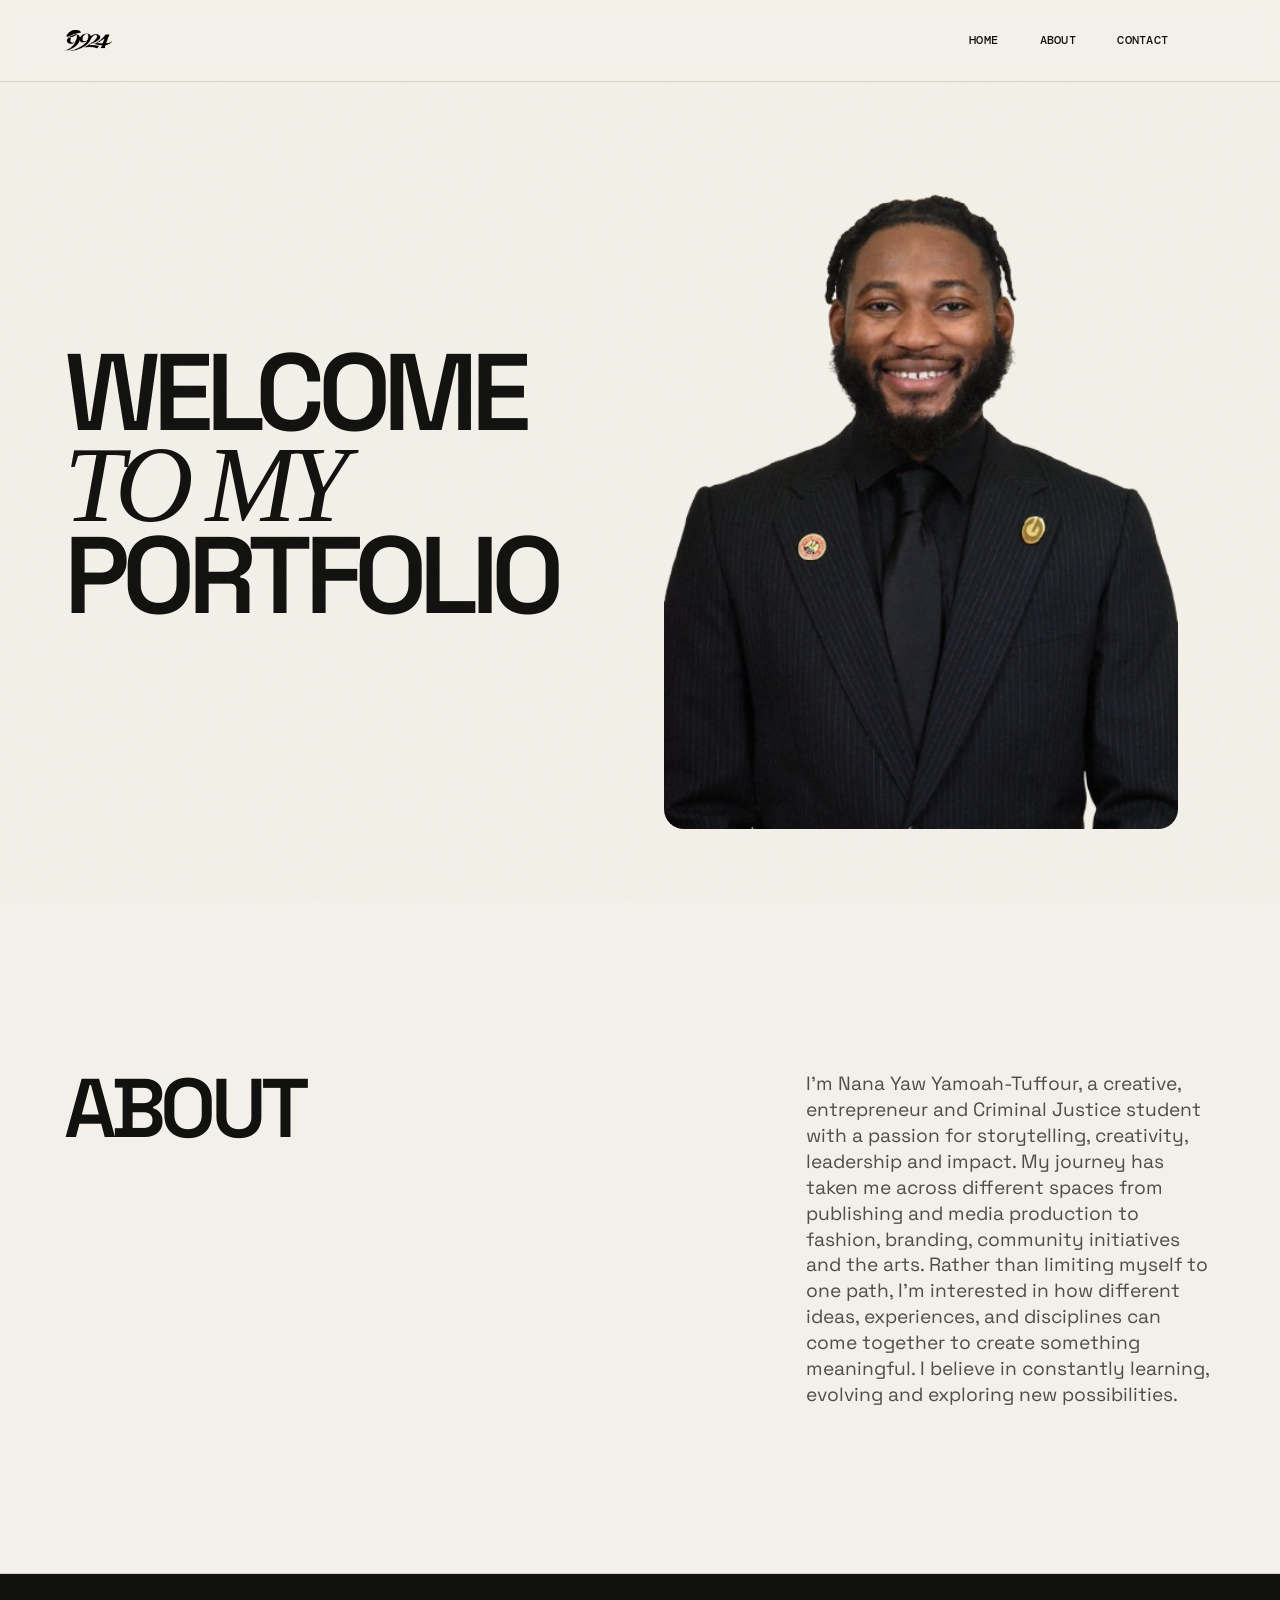
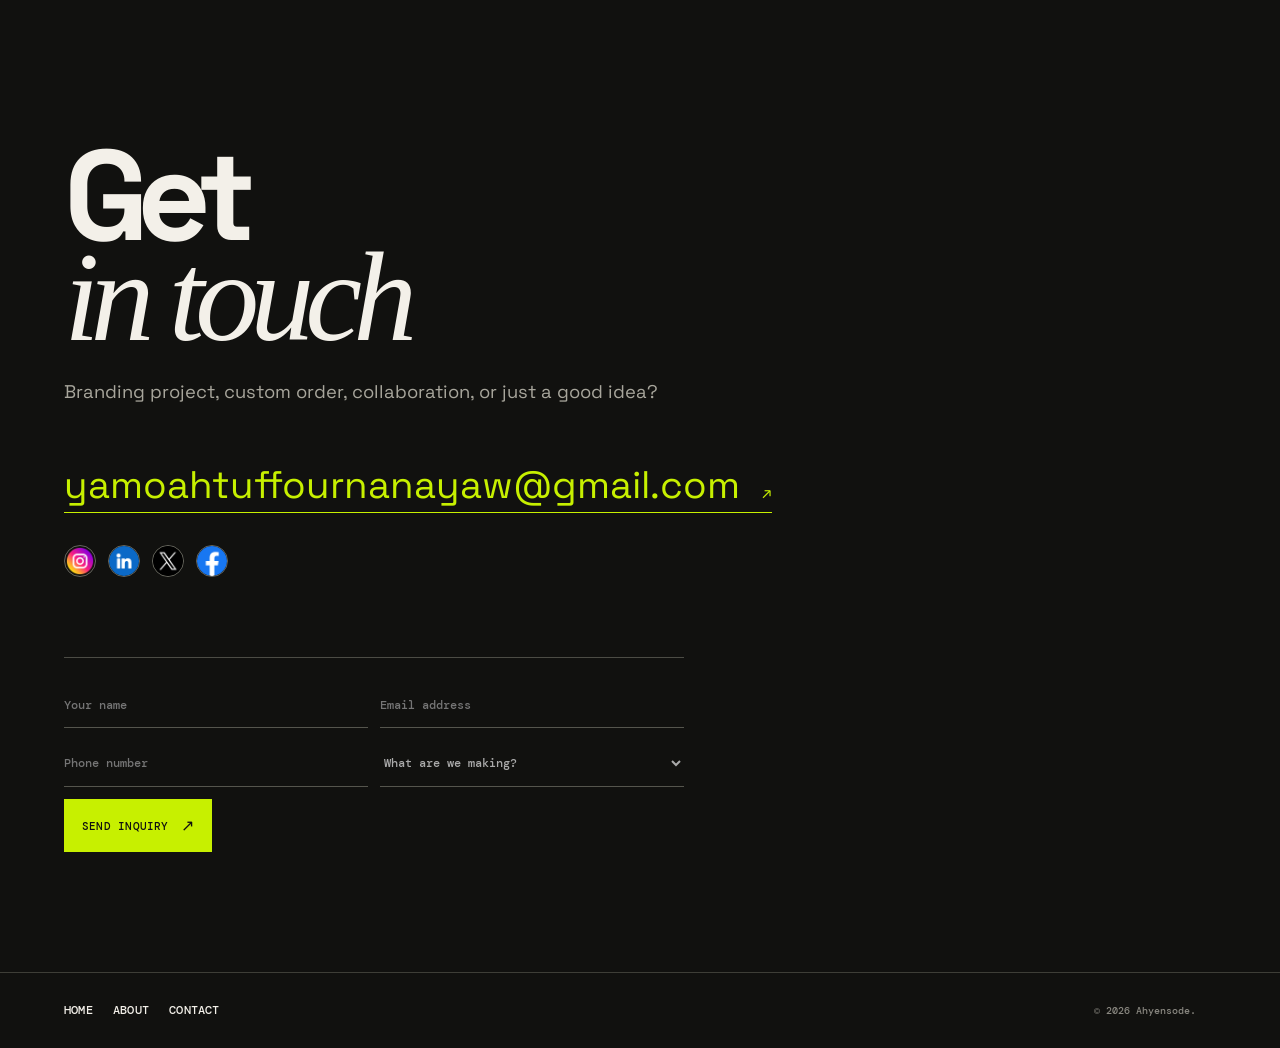
==== index.html @ be806682 "Build portfolio website" ====
<!doctype html>
<html lang="en">
<head>
<meta charset="UTF-8">
<meta name="viewport" content="width=device-width, initial-scale=1">
<meta name="description" content="A creative portfolio for Kora House and its founder.">
<title>Portfolio | Kora House</title>
<link rel="preconnect" href="https://fonts.googleapis.com">
<link rel="preconnect" href="https://fonts.gstatic.com" crossorigin>
<link href="https://fonts.googleapis.com/css2?family=DM+Mono:wght@400;500&family=Space+Grotesk:wght@400;500;600;700&display=swap" rel="stylesheet">
<link rel="stylesheet" href="styles.css">
</head>
<body>
<div class="page-noise" aria-hidden="true"></div>
<header class="site-header">
    <a class="site-logo" href="#home" aria-label="Kora House home">
        <img src="9924.img/logo.PNG" alt="Kora House logo">
    </a>
    <nav class="nav-menu" id="navMenu" aria-label="Main navigation">
        <a href="#home">Home</a>
        <a href="#about">About</a>
        <a href="#contact">Contact</a>
    </nav>
    <button class="menu-toggle" id="menuToggle" aria-label="Open menu" aria-expanded="false"><span></span><span></span></button>
</header>
<main>
<section class="hero" id="home">
    <div class="hero-copy reveal">
        
        <h1>WELCOME<br><em>TO MY</em><br>PORTFOLIO</h1>
        
        
    </div>
    <div class="hero-visual reveal delay-1" style="justify-self:center;position:relative;left:-20px;"><img src="9924.img/mainpic.png" alt="Portrait of the Kora House owner and creative director" style="object-fit:contain;object-position:center bottom;filter:none;border-radius:20px;"></div>
</section>

<section class="intro section-wrap" id="about">
    
    <div class="intro-body reveal"><h2>ABOUT</h2><div><p>
I’m Nana Yaw Yamoah-Tuffour, a creative, entrepreneur and Criminal Justice student with a passion for storytelling, creativity, leadership and impact.
My journey has taken me across different spaces from publishing and media production to fashion, branding, community initiatives and the arts. Rather than limiting myself to one path, I’m interested in how different ideas, experiences, and disciplines can come together to create something meaningful.
I believe in constantly learning, evolving and exploring new possibilities.</p>
</section>
<section class="contact" id="contact">
    <div class="section-wrap contact-inner">
        
        <h2>Get<br><em>in touch</em></h2>
        <p>Branding project, custom order, collaboration, or just a good idea?</p>
        <a class="contact-email" href="mailto:yamoahtuffournanayaw@gmail.com">yamoahtuffournanayaw@gmail.com <span>↗</span></a>
        <div class="contact-socials" aria-label="Social media links">
            <a href="https://www.instagram.com/nana_tuffourh?utm_source=qr" target="_blank" rel="noopener noreferrer" aria-label="Instagram">
                <span class="social-icon"><img src="9924.img/ig.PNG" alt="Instagram"></span>
            </a>
            <a href="https://www.linkedin.com/in/nanayawyamoahtuffour?utm_source=share_via&utm_content=profile&utm_medium=member_ios" target="_blank" rel="noopener noreferrer" aria-label="LinkedIn">
                <span class="social-icon"><img src="9924.img/in.PNG" alt="LinkedIn"></span>
            </a>
            <a href="https://x.com/nanatuffour337?s=11" target="_blank" rel="noopener noreferrer" aria-label="X">
                <span class="social-icon"><img src="9924.img/x.PNG" alt="X"></span>
            </a>
            <a href="https://www.facebook.com/share/1Bp9s2R8KX/?mibextid=wwXIfr" target="_blank" rel="noopener noreferrer" aria-label="Facebook">
                <span class="social-icon"><img src="9924.img/fb.PNG" alt="Facebook"></span>
            </a>
        </div>
        <form class="contact-form" id="contactForm">
            <input type="text" name="name" placeholder="Your name" required>
            <input type="email" name="email" placeholder="Email address" required>
            <input type="tel" name="phone" placeholder="Phone number">
            <select name="projectType" required><option value="" disabled selected>What are we making?</option><option>Brand identity</option><option>Custom apparel</option><option>Merchandise</option><option>Collaboration</option><option>Other</option></select>
            
            <button class="button button-light" type="submit">Send inquiry <span>↗</span></button>
            <p class="form-status" id="formStatus" role="status"></p>
        </form>
    </div>
</section>
</main>
<footer class="site-footer"><div class="footer-links"><a href="#home">Home</a><a href="#about">About</a><a href="#contact">Contact</a></div><a href="#contact"></a></div><small>© 2026 Ahyensode. </small></footer>
<script src="script.js"></script>
</body>
</html>
---- styles.css ----
.contact-socials{display:flex;gap:12px;margin:-3rem 0 5rem}.contact-socials a{display:inline-flex;align-items:center;gap:9px;color:var(--paper);font:500 .72rem var(--mono);text-decoration:none;text-transform:uppercase}.social-icon{display:grid;place-items:center;width:32px;height:32px;border:1px solid #66665d;border-radius:50%;color:var(--accent);font-size:.62rem;letter-spacing:-.04em;overflow:hidden}.social-icon img{display:block;width:100%;height:100%;object-fit:cover}.contact-socials a:hover .social-icon,.contact-socials a:focus-visible .social-icon{background:var(--accent);border-color:var(--accent);color:var(--ink)}
.intro h2{font-size:clamp(3.5rem,7.5vw,8rem)}
:root{--ink:#11110f;--paper:#f3f0e9;--muted:#8a8881;--line:#d5d1c7;--accent:#c7f000;--serif:Georgia,'Times New Roman',serif;--sans:'Space Grotesk',sans-serif;--mono:'DM Mono',monospace}*{box-sizing:border-box}html{scroll-behavior:smooth}body{margin:0;background:var(--paper);color:var(--ink);font-family:var(--sans);line-height:1.45;overflow-x:hidden}.page-noise{position:fixed;inset:0;pointer-events:none;opacity:.035;z-index:10;background-image:url("data:image/svg+xml,%3Csvg viewBox='0 0 180 180' xmlns='http://www.w3.org/2000/svg'%3E%3Cfilter id='n'%3E%3CfeTurbulence type='fractalNoise' baseFrequency='.9' numOctaves='3' stitchTiles='stitch'/%3E%3C/filter%3E%3Crect width='100%25' height='100%25' filter='url(%23n)' opacity='.75'/%3E%3C/svg%3E")}.site-header{height:82px;padding:0 5vw;display:flex;align-items:center;justify-content:space-between;gap:1rem;border-bottom:1px solid var(--line);position:relative;z-index:20;background:rgba(243,240,233,.92);backdrop-filter:blur(12px)}.site-logo{display:flex;align-items:center;justify-content:center;flex-shrink:0;width:48px;height:48px;margin-right:0}.site-logo img{display:block;width:100%;height:100%;object-fit:contain}.brand{font-size:1rem;font-weight:700;letter-spacing:.08em;color:inherit;text-decoration:none}.brand span{color:#a9cb00}.nav-menu{display:flex;gap:2.6rem;margin-left:auto;margin-right:3rem}.nav-menu a,.header-cta,.footer-links a,.social-links a{font:500 .72rem var(--mono);letter-spacing:.02em;color:inherit;text-decoration:none;text-transform:uppercase}.nav-menu a:hover,.footer-links a:hover,.social-links a:hover{color:#809800}.header-cta{border:1px solid var(--ink);padding:11px 15px}.header-cta span,.text-link span,.button span,.contact-email span{font-size:1rem;margin-left:12px}.menu-toggle{display:none;background:none;border:0;width:30px;padding:3px}.menu-toggle span{display:block;height:2px;background:var(--ink);margin:6px 0}@media (max-width:768px){.site-header{height:72px;padding:0 20px}.site-logo{width:40px;height:40px}.nav-menu{display:none;position:absolute;top:72px;left:20px;right:20px;flex-direction:column;align-items:flex-start;gap:1rem;padding:1rem 1.2rem;border:1px solid var(--line);background:rgba(243,240,233,.98);margin:0}.nav-menu.open{display:flex}.menu-toggle{display:block;margin-left:auto}}.hero{min-height:calc(100vh - 82px);padding:7vh 5vw 4vh;display:grid;grid-template-columns:1fr 1.05fr;gap:6vw;align-items:center;position:relative}.hero-copy{padding-bottom:4vh}.eyebrow,.section-kicker{font:500 .67rem var(--mono);letter-spacing:.08em;text-transform:uppercase;color:var(--muted)}.hero h1{font-size:clamp(3.8rem,8.5vw,8.8rem);line-height:.84;letter-spacing:-.07em;margin:1.7rem 0 2rem;font-weight:600}.hero h1 em,.collection h2 em,.custom h2 em,.contact h2 em{font-family:var(--serif);font-weight:400;letter-spacing:-.07em}.hero-lede{font-size:1.05rem;max-width:300px;color:#4e4d48;margin-bottom:2rem}.hero-actions{display:flex;align-items:center;gap:25px}.button{display:inline-flex;align-items:center;justify-content:space-between;text-decoration:none;border:1px solid transparent;padding:15px 17px;font:500 .7rem var(--mono);text-transform:uppercase;letter-spacing:.02em;cursor:pointer}.button-dark{background:var(--ink);color:var(--paper)}.button-dark:hover{background:#383830}.button-light{background:var(--accent);color:var(--ink)}.button-light:hover{background:#d6ff32}.text-link{font:500 .7rem var(--mono);text-transform:uppercase;color:inherit;text-decoration:none;border-bottom:1px solid currentColor;padding-bottom:5px}.text-link:hover{color:#7b9300}.hero-visual{height:min(72vh,720px);position:relative}.hero-visual img,.collection-image img,.custom-image img,.work-card img,.studio-grid img{width:100%;height:100%;object-fit:cover;display:block;filter:saturate(.78)}.hero-stamp{position:absolute;top:7%;left:-8%;width:105px;height:105px;border-radius:50%;background:var(--accent);display:grid;place-content:center;text-align:center;font:500 .65rem var(--mono);line-height:1.2;transform:rotate(-14deg)}.image-caption{position:absolute;bottom:0;right:0;background:var(--paper);padding:9px 13px;margin:0;font:500 .62rem var(--mono);text-transform:uppercase}.hero-scroll{position:absolute;bottom:3vh;left:5vw;font:500 .63rem var(--mono);text-transform:uppercase;color:var(--muted)}.hero-scroll span{margin-left:16px;color:var(--ink);font-size:1rem}.marquee{overflow:hidden;white-space:nowrap;background:var(--accent);font:500 .75rem var(--mono);padding:12px 0}.marquee div{width:max-content;animation:marquee 25s linear infinite}.section-wrap{padding:12vh 5vw;max-width:1500px;margin:auto}@media (max-width:768px){.site-header{height:72px;padding:0 20px}.site-logo{width:40px;height:40px}.nav-menu{display:none;position:absolute;top:72px;left:20px;right:20px;flex-direction:column;align-items:flex-start;gap:1rem;padding:1rem 1.2rem;border:1px solid var(--line);background:rgba(243,240,233,.98);margin:0}.nav-menu.open{display:flex}.menu-toggle{display:block;margin-left:auto}}.intro{position:relative;border-bottom:1px solid var(--line)}.intro-body{display:grid;grid-template-columns:1.2fr .8fr;gap:10vw;margin:7vh 0 4vh}.intro h2,.section-heading h2{font-size:clamp(3rem,6.5vw,7rem);line-height:.9;letter-spacing:-.07em;margin:0;font-weight:600}.intro h2 span,.section-heading h2 span{font-family:var(--serif);font-weight:400}.intro-body p{font-size:1.2rem;line-height:1.35;max-width:425px;margin:0 0 1.3rem;color:#4e4d48}.intro-stat{border-top:1px solid var(--ink);display:flex;gap:20px;padding-top:14px;width:190px;font:500 .65rem var(--mono);text-transform:uppercase}.intro-stat strong{font-size:2.5rem;line-height:.8}.section-heading{display:flex;align-items:end;justify-content:space-between;margin:7vh 0 5vh}.section-heading p{font:500 .65rem var(--mono);text-transform:uppercase;color:var(--muted)}.service-grid{display:grid;grid-template-columns:repeat(3,1fr);border-top:1px solid var(--ink);border-left:1px solid var(--ink)}.service-item{min-height:255px;padding:22px;border-right:1px solid var(--ink);border-bottom:1px solid var(--ink);position:relative;transition:background .25s,color .25s}.service-item:hover{background:var(--ink);color:var(--paper)}.service-item span,.service-item p{font:500 .63rem var(--mono);text-transform:uppercase}.service-item h3{font-size:1.65rem;line-height:.95;letter-spacing:-.05em;margin:52px 0 18px}.service-item p{color:var(--muted);max-width:220px;line-height:1.5;text-transform:none}.service-item b{position:absolute;right:22px;bottom:20px;font-size:1.3rem;font-weight:400}.filter-row{display:flex;gap:10px;margin:0 0 28px;flex-wrap:wrap}.filter{background:none;border:0;border-bottom:1px solid transparent;padding:5px 0;margin-right:17px;font:500 .68rem var(--mono);text-transform:uppercase;color:var(--muted);cursor:pointer}.filter.active,.filter:hover{border-color:var(--ink);color:var(--ink)}.work-grid{display:grid;grid-template-columns:1fr 1fr;gap:4vw 2vw}.work-card{margin:0;cursor:pointer}.work-card img{height:470px;transition:transform .5s}.work-card:hover img{transform:scale(.985);filter:saturate(1)}.work-wide{grid-column:span 2}.work-wide img{height:650px}.work-meta{display:flex;justify-content:space-between;align-items:baseline;border-bottom:1px solid var(--ink);padding:12px 0}.work-meta h3{font-size:1rem;margin:0}.work-meta span{font:500 .62rem var(--mono);text-transform:uppercase;color:var(--muted)}.collection{background:var(--ink);color:var(--paper);display:grid;grid-template-columns:1.12fr .88fr;min-height:760px;position:relative}.collection-image{min-height:700px}.collection-image img{filter:saturate(.65)}.collection-copy{padding:10vw 7vw;align-self:center}.collection-copy h2{font-size:clamp(5rem,10vw,11rem);line-height:.76;letter-spacing:-.09em;margin:2rem 0}.collection-copy p:not(.eyebrow){color:#aaa9a1;max-width:330px;font-size:1.05rem;margin-bottom:2.5rem}.collection-copy>div{display:flex;align-items:center;gap:25px}.light-link{color:var(--paper)}.collection-note{position:absolute;right:4vw;top:5vh;font:500 .63rem var(--mono);color:var(--accent);text-align:right}.custom{display:grid;grid-template-columns:1fr 1fr;gap:8vw;align-items:center}.custom-image{height:620px;position:relative}.custom-image span{position:absolute;bottom:28px;left:28px;color:var(--paper);font-size:2rem;line-height:.9;letter-spacing:-.06em}.custom-copy h2{font-size:clamp(3rem,6vw,6.5rem);line-height:.83;letter-spacing:-.08em;margin:2rem 0}.custom-copy>p{max-width:350px;font-size:1.1rem;color:#55534e;margin-bottom:2rem}.studio{border-top:1px solid var(--line)}.studio-grid{display:grid;grid-template-columns:1.2fr .8fr;grid-template-rows:350px 210px;gap:20px;margin-top:6vh}.studio-grid img{min-height:0}.studio-large{grid-row:span 2}.studio-quote{background:var(--accent);display:flex;flex-direction:column;justify-content:center;padding:35px;font:2.4rem/1 var(--serif);letter-spacing:-.06em}.studio-quote small{font:500 .6rem var(--mono);letter-spacing:0;text-transform:uppercase;margin-top:30px}.contact{background:var(--ink);color:var(--paper)}.contact-inner{position:relative}.contact h2{font-size:clamp(4rem,10vw,10rem);line-height:.78;letter-spacing:-.09em;margin:4rem 0 2rem}.contact-inner>p{color:#a8a69c;font-size:1.15rem}.contact-email{display:inline-block;color:var(--accent);font-size:clamp(1.3rem,3vw,2.4rem);text-decoration:none;border-bottom:1px solid var(--accent);margin:2rem 0 5rem}.contact-form{max-width:620px;display:grid;grid-template-columns:1fr 1fr;gap:12px;border-top:1px solid #4c4c45;padding-top:25px}.contact-form input,.contact-form select,.contact-form textarea{background:transparent;color:var(--paper);border:0;border-bottom:1px solid #55554d;padding:14px 0;font:500 .75rem var(--mono);border-radius:0;outline:0;width:100%}.contact-form input:focus,.contact-form select:focus,.contact-form textarea:focus{border-color:var(--accent)}.contact-form select{color:#aaa}.contact-form select option{color:var(--ink)}.contact-form textarea,.contact-form button,.form-status{grid-column:span 2}.contact-form textarea{resize:vertical}.contact-form button{width:max-content}.form-status{font:500 .7rem var(--mono);color:var(--accent);margin:0}.site-footer{padding:30px 5vw;display:grid;grid-template-columns:1fr 1fr 1fr auto;align-items:center;gap:20px;background:var(--ink);color:var(--paper);border-top:1px solid #3e3e37}.footer-links,.social-links{display:flex;gap:20px}.site-footer small{font:500 .6rem var(--mono);color:var(--muted);text-align:right}.reveal{opacity:0;transform:translateY(25px);animation:reveal .8s .15s forwards}.delay-1{animation-delay:.35s}@keyframes reveal{to{opacity:1;transform:none}}@keyframes marquee{to{transform:translateX(-50%)}}@media(max-width:800px){.site-header{height:68px}.nav-menu{display:none;position:absolute;top:68px;left:0;right:0;background:var(--paper);padding:25px 5vw;border-bottom:1px solid var(--line);flex-direction:column;gap:20px}.nav-menu.open{display:flex}.header-cta{display:none}.menu-toggle{display:block}.hero{display:flex;flex-direction:column;align-items:stretch;min-height:auto;padding-top:10vh}.hero h1{font-size:clamp(3.7rem,15vw,7rem)}.hero-visual{height:70vh;margin-top:5vh}.hero-scroll{display:none}.intro-body,.custom{grid-template-columns:1fr;gap:40px}.intro-body{margin-top:5vh}.service-grid{grid-template-columns:1fr 1fr}.service-item{min-height:225px}.work-grid{grid-template-columns:1fr}.work-wide{grid-column:auto}.work-card img,.work-wide img{height:480px}.collection{grid-template-columns:1fr}.collection-image{min-height:75vh}.collection-copy{position:absolute;inset:0;padding:15vh 8vw;display:flex;flex-direction:column;justify-content:end;background:linear-gradient(transparent 20%,rgba(17,17,15,.9))}.collection-copy p:not(.eyebrow){color:var(--paper)}.custom-image{height:500px}.studio-grid{grid-template-columns:1fr;grid-template-rows:400px 250px 230px}.studio-large{grid-row:auto}.contact-form{grid-template-columns:1fr}.contact-form textarea,.contact-form button,.form-status{grid-column:auto}.site-footer{grid-template-columns:1fr 1fr}.site-footer small{grid-column:span 2;text-align:left}.social-links{flex-wrap:wrap}}@media(max-width:480px){.section-wrap{padding:10vh 6vw}.hero{padding-left:6vw;padding-right:6vw}.hero-visual{height:55vh}.hero-stamp{left:-5%;width:85px;height:85px;font-size:.55rem}.hero-actions{align-items:flex-start;flex-direction:column;gap:20px}.intro h2,.section-heading h2{font-size:3.5rem}.section-heading{display:block}.section-heading p{margin-top:25px}.service-grid{grid-template-columns:1fr}.work-card img,.work-wide img{height:390px}.collection-image{min-height:70vh}.collection-copy h2{font-size:5.5rem}.custom-image{height:400px}.custom-copy h2{font-size:3.7rem}.studio-grid{grid-template-rows:300px 220px 220px}.studio-quote{font-size:2rem}.site-footer{grid-template-columns:1fr}.site-footer small{grid-column:auto}.footer-links,.social-links{gap:12px;flex-wrap:wrap}}
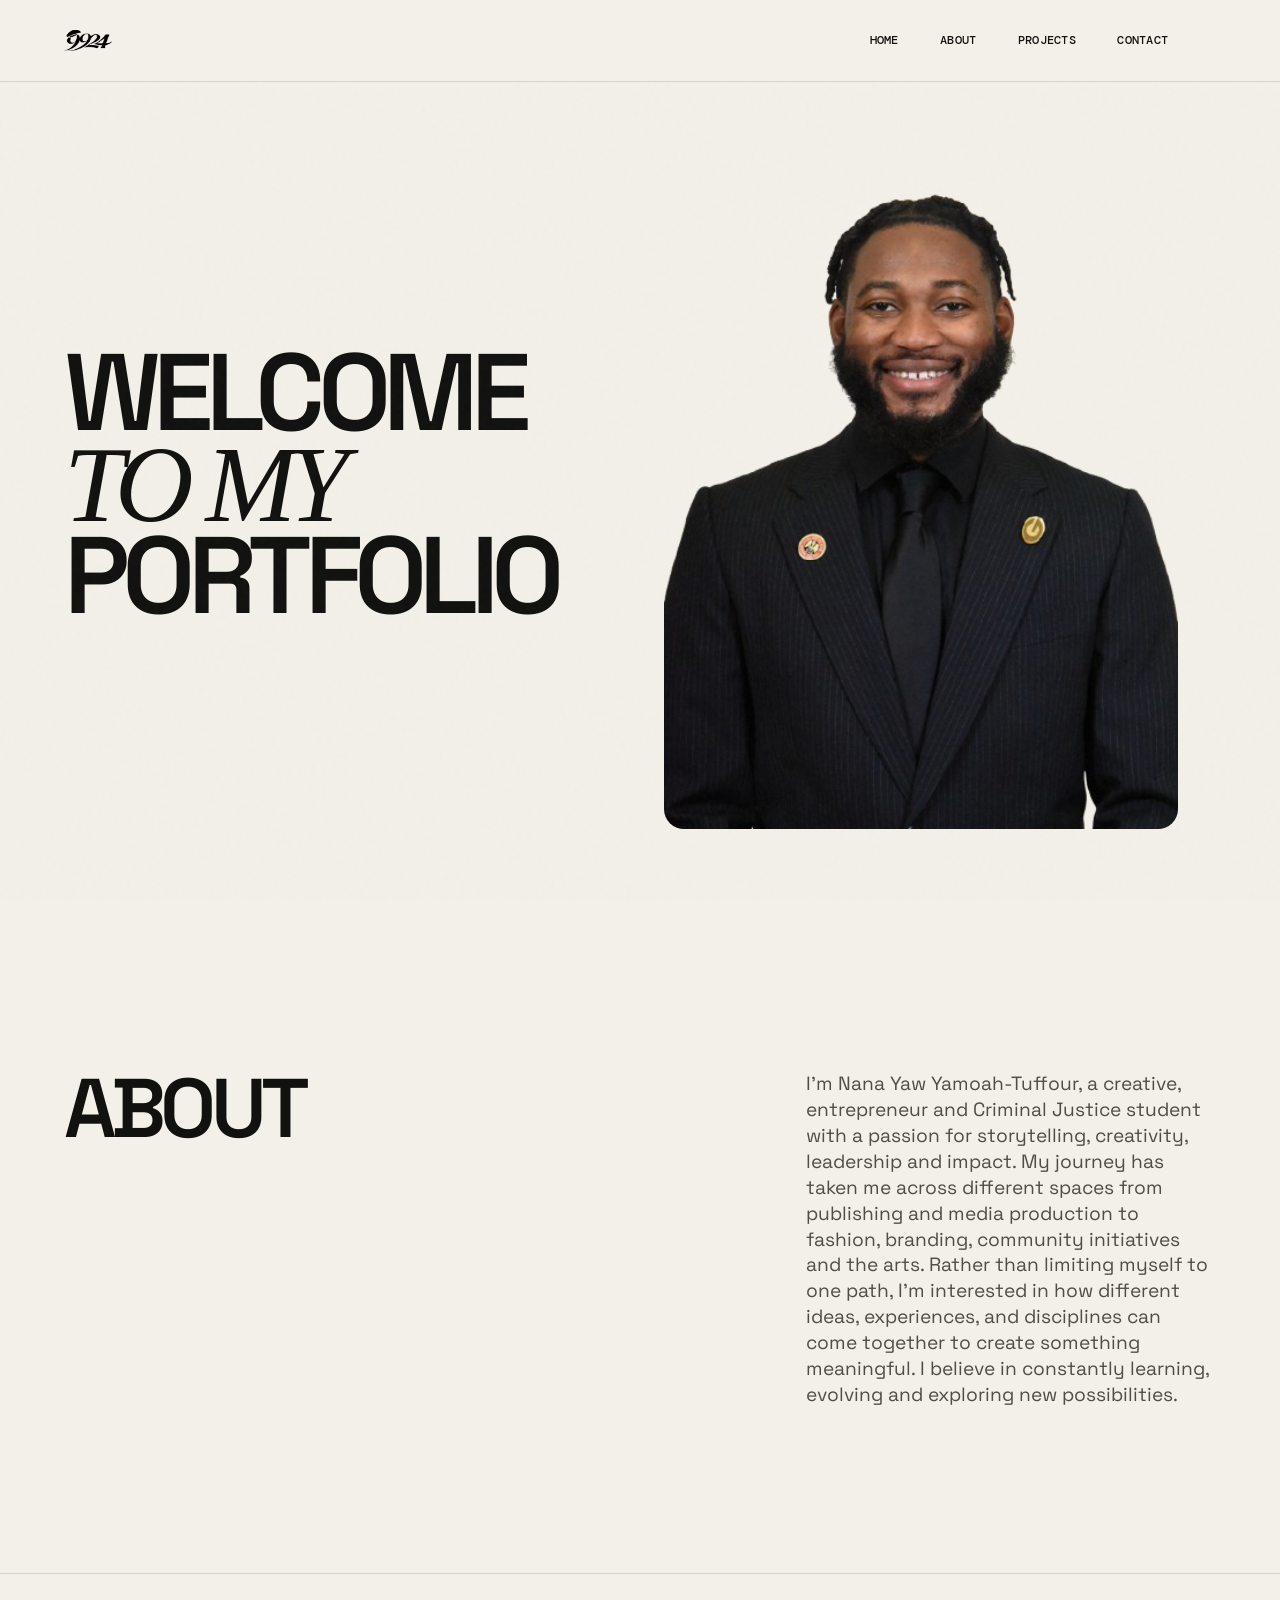
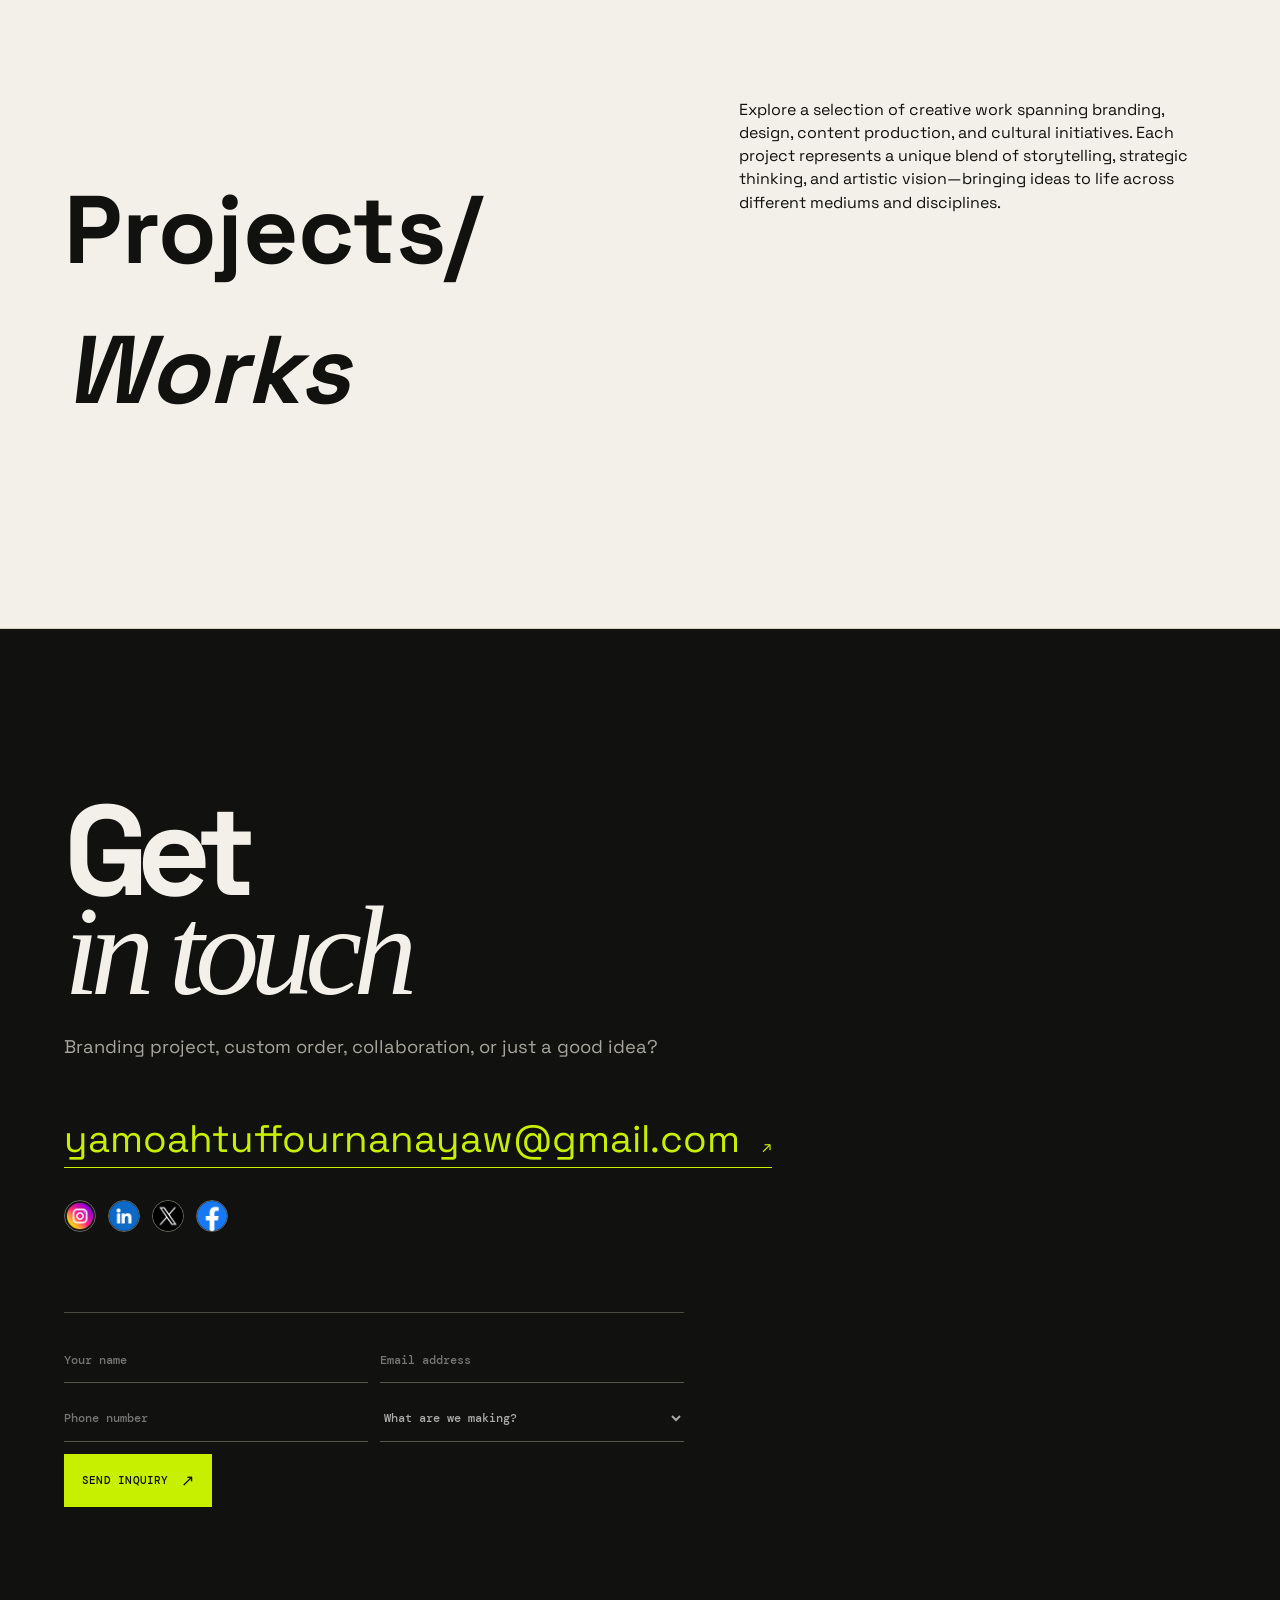
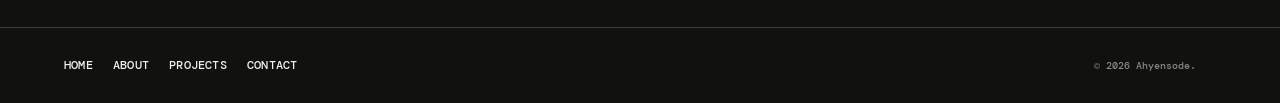
==== commit 39db8863: "Add Projects/Works section between About and Contact" ====
--- a/index.html
+++ b/index.html
@@ -19,6 +19,7 @@
     <nav class="nav-menu" id="navMenu" aria-label="Main navigation">
         <a href="#home">Home</a>
         <a href="#about">About</a>
+        <a href="#projects">Projects</a>
         <a href="#contact">Contact</a>
     </nav>
     <button class="menu-toggle" id="menuToggle" aria-label="Open menu" aria-expanded="false"><span></span><span></span></button>
@@ -40,6 +41,11 @@
 I’m Nana Yaw Yamoah-Tuffour, a creative, entrepreneur and Criminal Justice student with a passion for storytelling, creativity, leadership and impact.
 My journey has taken me across different spaces from publishing and media production to fashion, branding, community initiatives and the arts. Rather than limiting myself to one path, I’m interested in how different ideas, experiences, and disciplines can come together to create something meaningful.
 I believe in constantly learning, evolving and exploring new possibilities.</p>
+</section>
+<section class="projects section-wrap" id="projects">
+    <div class="projects-body reveal"><h2>Projects/<br><em>Works</em></h2><div><p>
+        Explore a selection of creative work spanning branding, design, content production, and cultural initiatives. Each project represents a unique blend of storytelling, strategic thinking, and artistic vision—bringing ideas to life across different mediums and disciplines.
+    </p></div></div>
 </section>
 <section class="contact" id="contact">
     <div class="section-wrap contact-inner">
@@ -73,7 +79,7 @@
     </div>
 </section>
 </main>
-<footer class="site-footer"><div class="footer-links"><a href="#home">Home</a><a href="#about">About</a><a href="#contact">Contact</a></div><a href="#contact"></a></div><small>© 2026 Ahyensode. </small></footer>
+<footer class="site-footer"><div class="footer-links"><a href="#home">Home</a><a href="#about">About</a><a href="#projects">Projects</a><a href="#contact">Contact</a></div><a href="#contact"></a></div><small>© 2026 Ahyensode. </small></footer>
 <script src="script.js"></script>
 </body>
 </html>
--- a/styles.css
+++ b/styles.css
@@ -1,3 +1,5 @@
 .contact-socials{display:flex;gap:12px;margin:-3rem 0 5rem}.contact-socials a{display:inline-flex;align-items:center;gap:9px;color:var(--paper);font:500 .72rem var(--mono);text-decoration:none;text-transform:uppercase}.social-icon{display:grid;place-items:center;width:32px;height:32px;border:1px solid #66665d;border-radius:50%;color:var(--accent);font-size:.62rem;letter-spacing:-.04em;overflow:hidden}.social-icon img{display:block;width:100%;height:100%;object-fit:cover}.contact-socials a:hover .social-icon,.contact-socials a:focus-visible .social-icon{background:var(--accent);border-color:var(--accent);color:var(--ink)}
 .intro h2{font-size:clamp(3.5rem,7.5vw,8rem)}
-:root{--ink:#11110f;--paper:#f3f0e9;--muted:#8a8881;--line:#d5d1c7;--accent:#c7f000;--serif:Georgia,'Times New Roman',serif;--sans:'Space Grotesk',sans-serif;--mono:'DM Mono',monospace}*{box-sizing:border-box}html{scroll-behavior:smooth}body{margin:0;background:var(--paper);color:var(--ink);font-family:var(--sans);line-height:1.45;overflow-x:hidden}.page-noise{position:fixed;inset:0;pointer-events:none;opacity:.035;z-index:10;background-image:url("data:image/svg+xml,%3Csvg viewBox='0 0 180 180' xmlns='http://www.w3.org/2000/svg'%3E%3Cfilter id='n'%3E%3CfeTurbulence type='fractalNoise' baseFrequency='.9' numOctaves='3' stitchTiles='stitch'/%3E%3C/filter%3E%3Crect width='100%25' height='100%25' filter='url(%23n)' opacity='.75'/%3E%3C/svg%3E")}.site-header{height:82px;padding:0 5vw;display:flex;align-items:center;justify-content:space-between;gap:1rem;border-bottom:1px solid var(--line);position:relative;z-index:20;background:rgba(243,240,233,.92);backdrop-filter:blur(12px)}.site-logo{display:flex;align-items:center;justify-content:center;flex-shrink:0;width:48px;height:48px;margin-right:0}.site-logo img{display:block;width:100%;height:100%;object-fit:contain}.brand{font-size:1rem;font-weight:700;letter-spacing:.08em;color:inherit;text-decoration:none}.brand span{color:#a9cb00}.nav-menu{display:flex;gap:2.6rem;margin-left:auto;margin-right:3rem}.nav-menu a,.header-cta,.footer-links a,.social-links a{font:500 .72rem var(--mono);letter-spacing:.02em;color:inherit;text-decoration:none;text-transform:uppercase}.nav-menu a:hover,.footer-links a:hover,.social-links a:hover{color:#809800}.header-cta{border:1px solid var(--ink);padding:11px 15px}.header-cta span,.text-link span,.button span,.contact-email span{font-size:1rem;margin-left:12px}.menu-toggle{display:none;background:none;border:0;width:30px;padding:3px}.menu-toggle span{display:block;height:2px;background:var(--ink);margin:6px 0}@media (max-width:768px){.site-header{height:72px;padding:0 20px}.site-logo{width:40px;height:40px}.nav-menu{display:none;position:absolute;top:72px;left:20px;right:20px;flex-direction:column;align-items:flex-start;gap:1rem;padding:1rem 1.2rem;border:1px solid var(--line);background:rgba(243,240,233,.98);margin:0}.nav-menu.open{display:flex}.menu-toggle{display:block;margin-left:auto}}.hero{min-height:calc(100vh - 82px);padding:7vh 5vw 4vh;display:grid;grid-template-columns:1fr 1.05fr;gap:6vw;align-items:center;position:relative}.hero-copy{padding-bottom:4vh}.eyebrow,.section-kicker{font:500 .67rem var(--mono);letter-spacing:.08em;text-transform:uppercase;color:var(--muted)}.hero h1{font-size:clamp(3.8rem,8.5vw,8.8rem);line-height:.84;letter-spacing:-.07em;margin:1.7rem 0 2rem;font-weight:600}.hero h1 em,.collection h2 em,.custom h2 em,.contact h2 em{font-family:var(--serif);font-weight:400;letter-spacing:-.07em}.hero-lede{font-size:1.05rem;max-width:300px;color:#4e4d48;margin-bottom:2rem}.hero-actions{display:flex;align-items:center;gap:25px}.button{display:inline-flex;align-items:center;justify-content:space-between;text-decoration:none;border:1px solid transparent;padding:15px 17px;font:500 .7rem var(--mono);text-transform:uppercase;letter-spacing:.02em;cursor:pointer}.button-dark{background:var(--ink);color:var(--paper)}.button-dark:hover{background:#383830}.button-light{background:var(--accent);color:var(--ink)}.button-light:hover{background:#d6ff32}.text-link{font:500 .7rem var(--mono);text-transform:uppercase;color:inherit;text-decoration:none;border-bottom:1px solid currentColor;padding-bottom:5px}.text-link:hover{color:#7b9300}.hero-visual{height:min(72vh,720px);position:relative}.hero-visual img,.collection-image img,.custom-image img,.work-card img,.studio-grid img{width:100%;height:100%;object-fit:cover;display:block;filter:saturate(.78)}.hero-stamp{position:absolute;top:7%;left:-8%;width:105px;height:105px;border-radius:50%;background:var(--accent);display:grid;place-content:center;text-align:center;font:500 .65rem var(--mono);line-height:1.2;transform:rotate(-14deg)}.image-caption{position:absolute;bottom:0;right:0;background:var(--paper);padding:9px 13px;margin:0;font:500 .62rem var(--mono);text-transform:uppercase}.hero-scroll{position:absolute;bottom:3vh;left:5vw;font:500 .63rem var(--mono);text-transform:uppercase;color:var(--muted)}.hero-scroll span{margin-left:16px;color:var(--ink);font-size:1rem}.marquee{overflow:hidden;white-space:nowrap;background:var(--accent);font:500 .75rem var(--mono);padding:12px 0}.marquee div{width:max-content;animation:marquee 25s linear infinite}.section-wrap{padding:12vh 5vw;max-width:1500px;margin:auto}@media (max-width:768px){.site-header{height:72px;padding:0 20px}.site-logo{width:40px;height:40px}.nav-menu{display:none;position:absolute;top:72px;left:20px;right:20px;flex-direction:column;align-items:flex-start;gap:1rem;padding:1rem 1.2rem;border:1px solid var(--line);background:rgba(243,240,233,.98);margin:0}.nav-menu.open{display:flex}.menu-toggle{display:block;margin-left:auto}}.intro{position:relative;border-bottom:1px solid var(--line)}.intro-body{display:grid;grid-template-columns:1.2fr .8fr;gap:10vw;margin:7vh 0 4vh}.intro h2,.section-heading h2{font-size:clamp(3rem,6.5vw,7rem);line-height:.9;letter-spacing:-.07em;margin:0;font-weight:600}.intro h2 span,.section-heading h2 span{font-family:var(--serif);font-weight:400}.intro-body p{font-size:1.2rem;line-height:1.35;max-width:425px;margin:0 0 1.3rem;color:#4e4d48}.intro-stat{border-top:1px solid var(--ink);display:flex;gap:20px;padding-top:14px;width:190px;font:500 .65rem var(--mono);text-transform:uppercase}.intro-stat strong{font-size:2.5rem;line-height:.8}.section-heading{display:flex;align-items:end;justify-content:space-between;margin:7vh 0 5vh}.section-heading p{font:500 .65rem var(--mono);text-transform:uppercase;color:var(--muted)}.service-grid{display:grid;grid-template-columns:repeat(3,1fr);border-top:1px solid var(--ink);border-left:1px solid var(--ink)}.service-item{min-height:255px;padding:22px;border-right:1px solid var(--ink);border-bottom:1px solid var(--ink);position:relative;transition:background .25s,color .25s}.service-item:hover{background:var(--ink);color:var(--paper)}.service-item span,.service-item p{font:500 .63rem var(--mono);text-transform:uppercase}.service-item h3{font-size:1.65rem;line-height:.95;letter-spacing:-.05em;margin:52px 0 18px}.service-item p{color:var(--muted);max-width:220px;line-height:1.5;text-transform:none}.service-item b{position:absolute;right:22px;bottom:20px;font-size:1.3rem;font-weight:400}.filter-row{display:flex;gap:10px;margin:0 0 28px;flex-wrap:wrap}.filter{background:none;border:0;border-bottom:1px solid transparent;padding:5px 0;margin-right:17px;font:500 .68rem var(--mono);text-transform:uppercase;color:var(--muted);cursor:pointer}.filter.active,.filter:hover{border-color:var(--ink);color:var(--ink)}.work-grid{display:grid;grid-template-columns:1fr 1fr;gap:4vw 2vw}.work-card{margin:0;cursor:pointer}.work-card img{height:470px;transition:transform .5s}.work-card:hover img{transform:scale(.985);filter:saturate(1)}.work-wide{grid-column:span 2}.work-wide img{height:650px}.work-meta{display:flex;justify-content:space-between;align-items:baseline;border-bottom:1px solid var(--ink);padding:12px 0}.work-meta h3{font-size:1rem;margin:0}.work-meta span{font:500 .62rem var(--mono);text-transform:uppercase;color:var(--muted)}.collection{background:var(--ink);color:var(--paper);display:grid;grid-template-columns:1.12fr .88fr;min-height:760px;position:relative}.collection-image{min-height:700px}.collection-image img{filter:saturate(.65)}.collection-copy{padding:10vw 7vw;align-self:center}.collection-copy h2{font-size:clamp(5rem,10vw,11rem);line-height:.76;letter-spacing:-.09em;margin:2rem 0}.collection-copy p:not(.eyebrow){color:#aaa9a1;max-width:330px;font-size:1.05rem;margin-bottom:2.5rem}.collection-copy>div{display:flex;align-items:center;gap:25px}.light-link{color:var(--paper)}.collection-note{position:absolute;right:4vw;top:5vh;font:500 .63rem var(--mono);color:var(--accent);text-align:right}.custom{display:grid;grid-template-columns:1fr 1fr;gap:8vw;align-items:center}.custom-image{height:620px;position:relative}.custom-image span{position:absolute;bottom:28px;left:28px;color:var(--paper);font-size:2rem;line-height:.9;letter-spacing:-.06em}.custom-copy h2{font-size:clamp(3rem,6vw,6.5rem);line-height:.83;letter-spacing:-.08em;margin:2rem 0}.custom-copy>p{max-width:350px;font-size:1.1rem;color:#55534e;margin-bottom:2rem}.studio{border-top:1px solid var(--line)}.studio-grid{display:grid;grid-template-columns:1.2fr .8fr;grid-template-rows:350px 210px;gap:20px;margin-top:6vh}.studio-grid img{min-height:0}.studio-large{grid-row:span 2}.studio-quote{background:var(--accent);display:flex;flex-direction:column;justify-content:center;padding:35px;font:2.4rem/1 var(--serif);letter-spacing:-.06em}.studio-quote small{font:500 .6rem var(--mono);letter-spacing:0;text-transform:uppercase;margin-top:30px}.contact{background:var(--ink);color:var(--paper)}.contact-inner{position:relative}.contact h2{font-size:clamp(4rem,10vw,10rem);line-height:.78;letter-spacing:-.09em;margin:4rem 0 2rem}.contact-inner>p{color:#a8a69c;font-size:1.15rem}.contact-email{display:inline-block;color:var(--accent);font-size:clamp(1.3rem,3vw,2.4rem);text-decoration:none;border-bottom:1px solid var(--accent);margin:2rem 0 5rem}.contact-form{max-width:620px;display:grid;grid-template-columns:1fr 1fr;gap:12px;border-top:1px solid #4c4c45;padding-top:25px}.contact-form input,.contact-form select,.contact-form textarea{background:transparent;color:var(--paper);border:0;border-bottom:1px solid #55554d;padding:14px 0;font:500 .75rem var(--mono);border-radius:0;outline:0;width:100%}.contact-form input:focus,.contact-form select:focus,.contact-form textarea:focus{border-color:var(--accent)}.contact-form select{color:#aaa}.contact-form select option{color:var(--ink)}.contact-form textarea,.contact-form button,.form-status{grid-column:span 2}.contact-form textarea{resize:vertical}.contact-form button{width:max-content}.form-status{font:500 .7rem var(--mono);color:var(--accent);margin:0}.site-footer{padding:30px 5vw;display:grid;grid-template-columns:1fr 1fr 1fr auto;align-items:center;gap:20px;background:var(--ink);color:var(--paper);border-top:1px solid #3e3e37}.footer-links,.social-links{display:flex;gap:20px}.site-footer small{font:500 .6rem var(--mono);color:var(--muted);text-align:right}.reveal{opacity:0;transform:translateY(25px);animation:reveal .8s .15s forwards}.delay-1{animation-delay:.35s}@keyframes reveal{to{opacity:1;transform:none}}@keyframes marquee{to{transform:translateX(-50%)}}@media(max-width:800px){.site-header{height:68px}.nav-menu{display:none;position:absolute;top:68px;left:0;right:0;background:var(--paper);padding:25px 5vw;border-bottom:1px solid var(--line);flex-direction:column;gap:20px}.nav-menu.open{display:flex}.header-cta{display:none}.menu-toggle{display:block}.hero{display:flex;flex-direction:column;align-items:stretch;min-height:auto;padding-top:10vh}.hero h1{font-size:clamp(3.7rem,15vw,7rem)}.hero-visual{height:70vh;margin-top:5vh}.hero-scroll{display:none}.intro-body,.custom{grid-template-columns:1fr;gap:40px}.intro-body{margin-top:5vh}.service-grid{grid-template-columns:1fr 1fr}.service-item{min-height:225px}.work-grid{grid-template-columns:1fr}.work-wide{grid-column:auto}.work-card img,.work-wide img{height:480px}.collection{grid-template-columns:1fr}.collection-image{min-height:75vh}.collection-copy{position:absolute;inset:0;padding:15vh 8vw;display:flex;flex-direction:column;justify-content:end;background:linear-gradient(transparent 20%,rgba(17,17,15,.9))}.collection-copy p:not(.eyebrow){color:var(--paper)}.custom-image{height:500px}.studio-grid{grid-template-columns:1fr;grid-template-rows:400px 250px 230px}.studio-large{grid-row:auto}.contact-form{grid-template-columns:1fr}.contact-form textarea,.contact-form button,.form-status{grid-column:auto}.site-footer{grid-template-columns:1fr 1fr}.site-footer small{grid-column:span 2;text-align:left}.social-links{flex-wrap:wrap}}@media(max-width:480px){.section-wrap{padding:10vh 6vw}.hero{padding-left:6vw;padding-right:6vw}.hero-visual{height:55vh}.hero-stamp{left:-5%;width:85px;height:85px;font-size:.55rem}.hero-actions{align-items:flex-start;flex-direction:column;gap:20px}.intro h2,.section-heading h2{font-size:3.5rem}.section-heading{display:block}.section-heading p{margin-top:25px}.service-grid{grid-template-columns:1fr}.work-card img,.work-wide img{height:390px}.collection-image{min-height:70vh}.collection-copy h2{font-size:5.5rem}.custom-image{height:400px}.custom-copy h2{font-size:3.7rem}.studio-grid{grid-template-rows:300px 220px 220px}.studio-quote{font-size:2rem}.site-footer{grid-template-columns:1fr}.site-footer small{grid-column:auto}.footer-links,.social-links{gap:12px;flex-wrap:wrap}}
+.projects h2{font-size:clamp(3.5rem,7.5vw,8rem)}
+.projects{position:relative;border-bottom:1px solid var(--line)}.projects-body{display:grid;grid-template-columns:1.2fr 1fr;gap:8vw;align-items:start}@media (max-width:768px){.projects-body{grid-template-columns:1fr;gap:2rem}}
+:root{--ink:#11110f;--paper:#f3f0e9;--muted:#8a8881;--line:#d5d1c7;--accent:#c7f000;--serif:Georgia,'Times New Roman',serif;--sans:'Space Grotesk',sans-serif;--mono:'DM Mono',monospace}*{box-sizing:border-box}html{scroll-behavior:smooth}body{margin:0;background:var(--paper);color:var(--ink);font-family:var(--sans);line-height:1.45;overflow-x:hidden}.page-noise{position:fixed;inset:0;pointer-events:none;opacity:.035;z-index:10;background-image:url("data:image/svg+xml,%3Csvg viewBox='0 0 180 180' xmlns='http://www.w3.org/2000/svg'%3E%3Cfilter id='n'%3E%3CfeTurbulence type='fractalNoise' baseFrequency='.9' numOctaves='3' stitchTiles='stitch'/%3E%3C/filter%3E%3Crect width='100%25' height='100%25' filter='url(%23n)' opacity='.75'/%3E%3C/svg%3E")}.site-header{height:82px;padding:0 5vw;display:flex;align-items:center;justify-content:space-between;gap:1rem;border-bottom:1px solid var(--line);position:relative;z-index:20;background:rgba(243,240,233,.92);backdrop-filter:blur(12px)}.site-logo{display:flex;align-items:center;justify-content:center;flex-shrink:0;width:48px;height:48px;margin-right:0}.site-logo img{display:block;width:100%;height:100%;object-fit:contain}.brand{font-size:1rem;font-weight:700;letter-spacing:.08em;color:inherit;text-decoration:none}.brand span{color:#a9cb00}.nav-menu{display:flex;gap:2.6rem;margin-left:auto;margin-right:3rem}.nav-menu a,.header-cta,.footer-links a,.social-links a{font:500 .72rem var(--mono);letter-spacing:.02em;color:inherit;text-decoration:none;text-transform:uppercase}.nav-menu a:hover,.footer-links a:hover,.social-links a:hover{color:#809800}.header-cta{border:1px solid var(--ink);padding:11px 15px}.header-cta span,.text-link span,.button span,.contact-email span{font-size:1rem;margin-left:12px}.menu-toggle{display:none;background:none;border:0;width:30px;padding:3px}.menu-toggle span{display:block;height:2px;background:var(--ink);margin:6px 0}@media (max-width:768px){.site-header{height:72px;padding:0 20px}.site-logo{width:40px;height:40px}.nav-menu{display:none;position:absolute;top:72px;left:40px;right:30px;flex-direction:column;align-items:flex-start;gap:1rem;padding:1rem 1.2rem;border:1px solid var(--line);background:rgba(243,240,233,.98);margin:0}.nav-menu.open{display:flex}.menu-toggle{display:block;margin-left:auto}}.hero{min-height:calc(100vh - 82px);padding:7vh 5vw 4vh;display:grid;grid-template-columns:1fr 1.05fr;gap:6vw;align-items:center;position:relative}.hero-copy{padding-bottom:4vh}.eyebrow,.section-kicker{font:500 .67rem var(--mono);letter-spacing:.08em;text-transform:uppercase;color:var(--muted)}.hero h1{font-size:clamp(3.8rem,8.5vw,8.8rem);line-height:.84;letter-spacing:-.07em;margin:1.7rem 0 2rem;font-weight:600}.hero h1 em,.collection h2 em,.custom h2 em,.contact h2 em{font-family:var(--serif);font-weight:400;letter-spacing:-.07em}.hero-lede{font-size:1.05rem;max-width:300px;color:#4e4d48;margin-bottom:2rem}.hero-actions{display:flex;align-items:center;gap:25px}.button{display:inline-flex;align-items:center;justify-content:space-between;text-decoration:none;border:1px solid transparent;padding:15px 17px;font:500 .7rem var(--mono);text-transform:uppercase;letter-spacing:.02em;cursor:pointer}.button-dark{background:var(--ink);color:var(--paper)}.button-dark:hover{background:#383830}.button-light{background:var(--accent);color:var(--ink)}.button-light:hover{background:#d6ff32}.text-link{font:500 .7rem var(--mono);text-transform:uppercase;color:inherit;text-decoration:none;border-bottom:1px solid currentColor;padding-bottom:5px}.text-link:hover{color:#7b9300}.hero-visual{height:min(72vh,720px);position:relative}.hero-visual img,.collection-image img,.custom-image img,.work-card img,.studio-grid img{width:100%;height:100%;object-fit:cover;display:block;filter:saturate(.78)}.hero-stamp{position:absolute;top:7%;left:-8%;width:105px;height:105px;border-radius:50%;background:var(--accent);display:grid;place-content:center;text-align:center;font:500 .65rem var(--mono);line-height:1.2;transform:rotate(-14deg)}.image-caption{position:absolute;bottom:0;right:0;background:var(--paper);padding:9px 13px;margin:0;font:500 .62rem var(--mono);text-transform:uppercase}.hero-scroll{position:absolute;bottom:3vh;left:5vw;font:500 .63rem var(--mono);text-transform:uppercase;color:var(--muted)}.hero-scroll span{margin-left:16px;color:var(--ink);font-size:1rem}.marquee{overflow:hidden;white-space:nowrap;background:var(--accent);font:500 .75rem var(--mono);padding:12px 0}.marquee div{width:max-content;animation:marquee 25s linear infinite}.section-wrap{padding:12vh 5vw;max-width:1500px;margin:auto}@media (max-width:768px){.site-header{height:72px;padding:0 20px}.site-logo{width:40px;height:40px}.nav-menu{display:none;position:absolute;top:72px;left:20px;right:20px;flex-direction:column;align-items:flex-start;gap:1rem;padding:1rem 1.2rem;border:1px solid var(--line);background:rgba(243,240,233,.98);margin:0}.nav-menu.open{display:flex}.menu-toggle{display:block;margin-left:auto}.hero-visual{left:50%;transform:translateX(-50%);width:min(76vw,340px);height:420px}.hero-visual img{object-fit:cover;object-position:center;filter:none;border-radius:20px}}.intro{position:relative;border-bottom:1px solid var(--line)}.intro-body{display:grid;grid-template-columns:1.2fr .8fr;gap:10vw;margin:7vh 0 4vh}.intro h2,.section-heading h2{font-size:clamp(3rem,6.5vw,7rem);line-height:.9;letter-spacing:-.07em;margin:0;font-weight:600}.intro h2 span,.section-heading h2 span{font-family:var(--serif);font-weight:400}.intro-body p{font-size:1.2rem;line-height:1.35;max-width:425px;margin:0 0 1.3rem;color:#4e4d48}.intro-stat{border-top:1px solid var(--ink);display:flex;gap:20px;padding-top:14px;width:190px;font:500 .65rem var(--mono);text-transform:uppercase}.intro-stat strong{font-size:2.5rem;line-height:.8}.section-heading{display:flex;align-items:end;justify-content:space-between;margin:7vh 0 5vh}.section-heading p{font:500 .65rem var(--mono);text-transform:uppercase;color:var(--muted)}.service-grid{display:grid;grid-template-columns:repeat(3,1fr);border-top:1px solid var(--ink);border-left:1px solid var(--ink)}.service-item{min-height:255px;padding:22px;border-right:1px solid var(--ink);border-bottom:1px solid var(--ink);position:relative;transition:background .25s,color .25s}.service-item:hover{background:var(--ink);color:var(--paper)}.service-item span,.service-item p{font:500 .63rem var(--mono);text-transform:uppercase}.service-item h3{font-size:1.65rem;line-height:.95;letter-spacing:-.05em;margin:52px 0 18px}.service-item p{color:var(--muted);max-width:220px;line-height:1.5;text-transform:none}.service-item b{position:absolute;right:22px;bottom:20px;font-size:1.3rem;font-weight:400}.filter-row{display:flex;gap:10px;margin:0 0 28px;flex-wrap:wrap}.filter{background:none;border:0;border-bottom:1px solid transparent;padding:5px 0;margin-right:17px;font:500 .68rem var(--mono);text-transform:uppercase;color:var(--muted);cursor:pointer}.filter.active,.filter:hover{border-color:var(--ink);color:var(--ink)}.work-grid{display:grid;grid-template-columns:1fr 1fr;gap:4vw 2vw}.work-card{margin:0;cursor:pointer}.work-card img{height:470px;transition:transform .5s}.work-card:hover img{transform:scale(.985);filter:saturate(1)}.work-wide{grid-column:span 2}.work-wide img{height:650px}.work-meta{display:flex;justify-content:space-between;align-items:baseline;border-bottom:1px solid var(--ink);padding:12px 0}.work-meta h3{font-size:1rem;margin:0}.work-meta span{font:500 .62rem var(--mono);text-transform:uppercase;color:var(--muted)}.collection{background:var(--ink);color:var(--paper);display:grid;grid-template-columns:1.12fr .88fr;min-height:760px;position:relative}.collection-image{min-height:700px}.collection-image img{filter:saturate(.65)}.collection-copy{padding:10vw 7vw;align-self:center}.collection-copy h2{font-size:clamp(5rem,10vw,11rem);line-height:.76;letter-spacing:-.09em;margin:2rem 0}.collection-copy p:not(.eyebrow){color:#aaa9a1;max-width:330px;font-size:1.05rem;margin-bottom:2.5rem}.collection-copy>div{display:flex;align-items:center;gap:25px}.light-link{color:var(--paper)}.collection-note{position:absolute;right:4vw;top:5vh;font:500 .63rem var(--mono);color:var(--accent);text-align:right}.custom{display:grid;grid-template-columns:1fr 1fr;gap:8vw;align-items:center}.custom-image{height:620px;position:relative}.custom-image span{position:absolute;bottom:28px;left:28px;color:var(--paper);font-size:2rem;line-height:.9;letter-spacing:-.06em}.custom-copy h2{font-size:clamp(3rem,6vw,6.5rem);line-height:.83;letter-spacing:-.08em;margin:2rem 0}.custom-copy>p{max-width:350px;font-size:1.1rem;color:#55534e;margin-bottom:2rem}.studio{border-top:1px solid var(--line)}.studio-grid{display:grid;grid-template-columns:1.2fr .8fr;grid-template-rows:350px 210px;gap:20px;margin-top:6vh}.studio-grid img{min-height:0}.studio-large{grid-row:span 2}.studio-quote{background:var(--accent);display:flex;flex-direction:column;justify-content:center;padding:35px;font:2.4rem/1 var(--serif);letter-spacing:-.06em}.studio-quote small{font:500 .6rem var(--mono);letter-spacing:0;text-transform:uppercase;margin-top:30px}.contact{background:var(--ink);color:var(--paper)}.contact-inner{position:relative}.contact h2{font-size:clamp(4rem,10vw,10rem);line-height:.78;letter-spacing:-.09em;margin:4rem 0 2rem}.contact-inner>p{color:#a8a69c;font-size:1.15rem}.contact-email{display:inline-block;color:var(--accent);font-size:clamp(1.3rem,3vw,2.4rem);text-decoration:none;border-bottom:1px solid var(--accent);margin:2rem 0 5rem}.contact-form{max-width:620px;display:grid;grid-template-columns:1fr 1fr;gap:12px;border-top:1px solid #4c4c45;padding-top:25px}.contact-form input,.contact-form select,.contact-form textarea{background:transparent;color:var(--paper);border:0;border-bottom:1px solid #55554d;padding:14px 0;font:500 .75rem var(--mono);border-radius:0;outline:0;width:100%}.contact-form input:focus,.contact-form select:focus,.contact-form textarea:focus{border-color:var(--accent)}.contact-form select{color:#aaa}.contact-form select option{color:var(--ink)}.contact-form textarea,.contact-form button,.form-status{grid-column:span 2}.contact-form textarea{resize:vertical}.contact-form button{width:max-content}.form-status{font:500 .7rem var(--mono);color:var(--accent);margin:0}.site-footer{padding:30px 5vw;display:grid;grid-template-columns:1fr 1fr 1fr auto;align-items:center;gap:20px;background:var(--ink);color:var(--paper);border-top:1px solid #3e3e37}.footer-links,.social-links{display:flex;gap:20px}.site-footer small{font:500 .6rem var(--mono);color:var(--muted);text-align:right}.reveal{opacity:0;transform:translateY(25px);animation:reveal .8s .15s forwards}.delay-1{animation-delay:.35s}@keyframes reveal{to{opacity:1;transform:none}}@keyframes marquee{to{transform:translateX(-50%)}}@media(max-width:800px){.site-header{height:68px}.nav-menu{display:none;position:absolute;top:68px;left:0;right:0;background:var(--paper);padding:25px 5vw;border-bottom:1px solid var(--line);flex-direction:column;gap:20px}.nav-menu.open{display:flex}.header-cta{display:none}.menu-toggle{display:block}.hero{display:flex;flex-direction:column;align-items:stretch;min-height:auto;padding-top:10vh}.hero h1{font-size:clamp(3.7rem,15vw,7rem)}.hero-visual{height:70vh;margin-top:5vh}.hero-scroll{display:none}.intro-body,.custom{grid-template-columns:1fr;gap:40px}.intro-body{margin-top:5vh}.service-grid{grid-template-columns:1fr 1fr}.service-item{min-height:225px}.work-grid{grid-template-columns:1fr}.work-wide{grid-column:auto}.work-card img,.work-wide img{height:480px}.collection{grid-template-columns:1fr}.collection-image{min-height:75vh}.collection-copy{position:absolute;inset:0;padding:15vh 8vw;display:flex;flex-direction:column;justify-content:end;background:linear-gradient(transparent 20%,rgba(17,17,15,.9))}.collection-copy p:not(.eyebrow){color:var(--paper)}.custom-image{height:500px}.studio-grid{grid-template-columns:1fr;grid-template-rows:400px 250px 230px}.studio-large{grid-row:auto}.contact-form{grid-template-columns:1fr}.contact-form textarea,.contact-form button,.form-status{grid-column:auto}.site-footer{grid-template-columns:1fr 1fr}.site-footer small{grid-column:span 2;text-align:left}.social-links{flex-wrap:wrap}}@media(max-width:480px){.section-wrap{padding:10vh 6vw}.hero{padding-left:6vw;padding-right:6vw}.hero-visual{height:55vh}.hero-stamp{left:-5%;width:85px;height:85px;font-size:.55rem}.hero-actions{align-items:flex-start;flex-direction:column;gap:20px}.intro h2,.section-heading h2{font-size:3.5rem}.section-heading{display:block}.section-heading p{margin-top:25px}.service-grid{grid-template-columns:1fr}.work-card img,.work-wide img{height:390px}.collection-image{min-height:70vh}.collection-copy h2{font-size:5.5rem}.custom-image{height:400px}.custom-copy h2{font-size:3.7rem}.studio-grid{grid-template-rows:300px 220px 220px}.studio-quote{font-size:2rem}.site-footer{grid-template-columns:1fr}.site-footer small{grid-column:auto}.footer-links,.social-links{gap:12px;flex-wrap:wrap}}
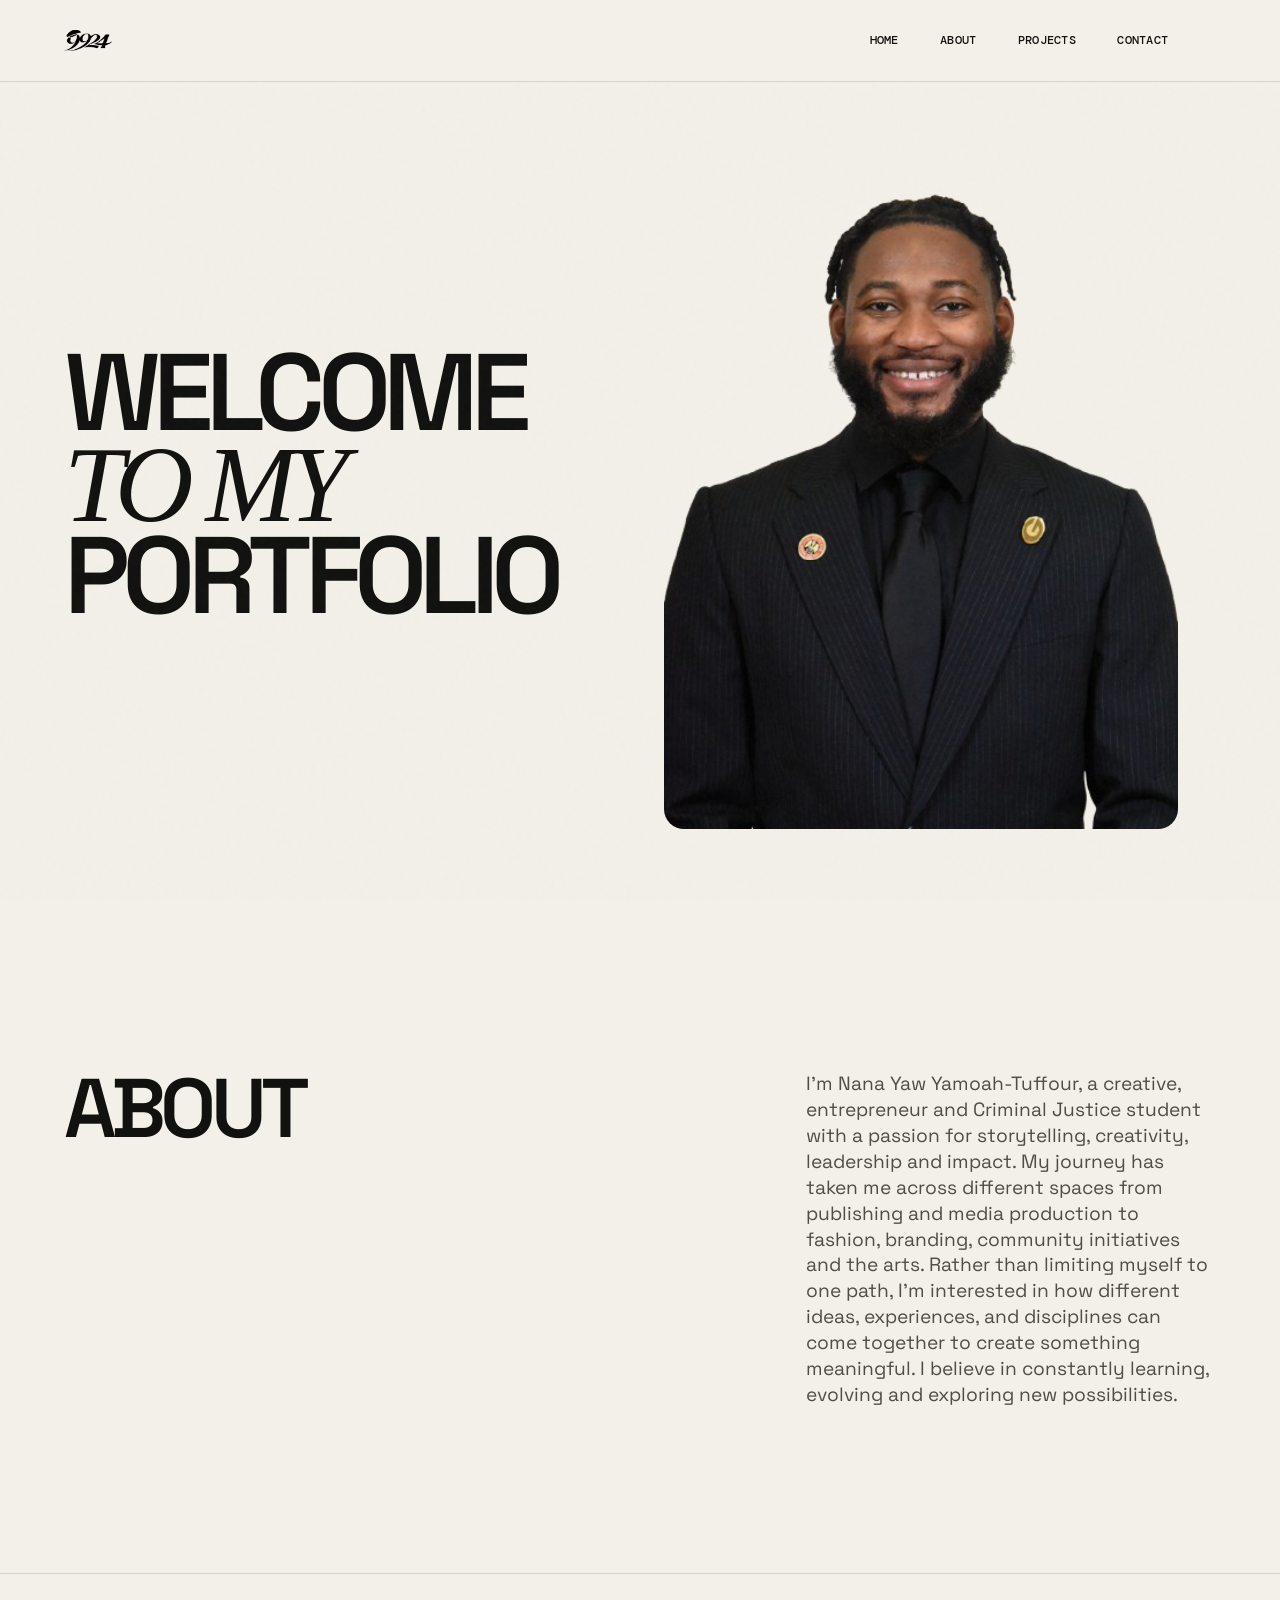
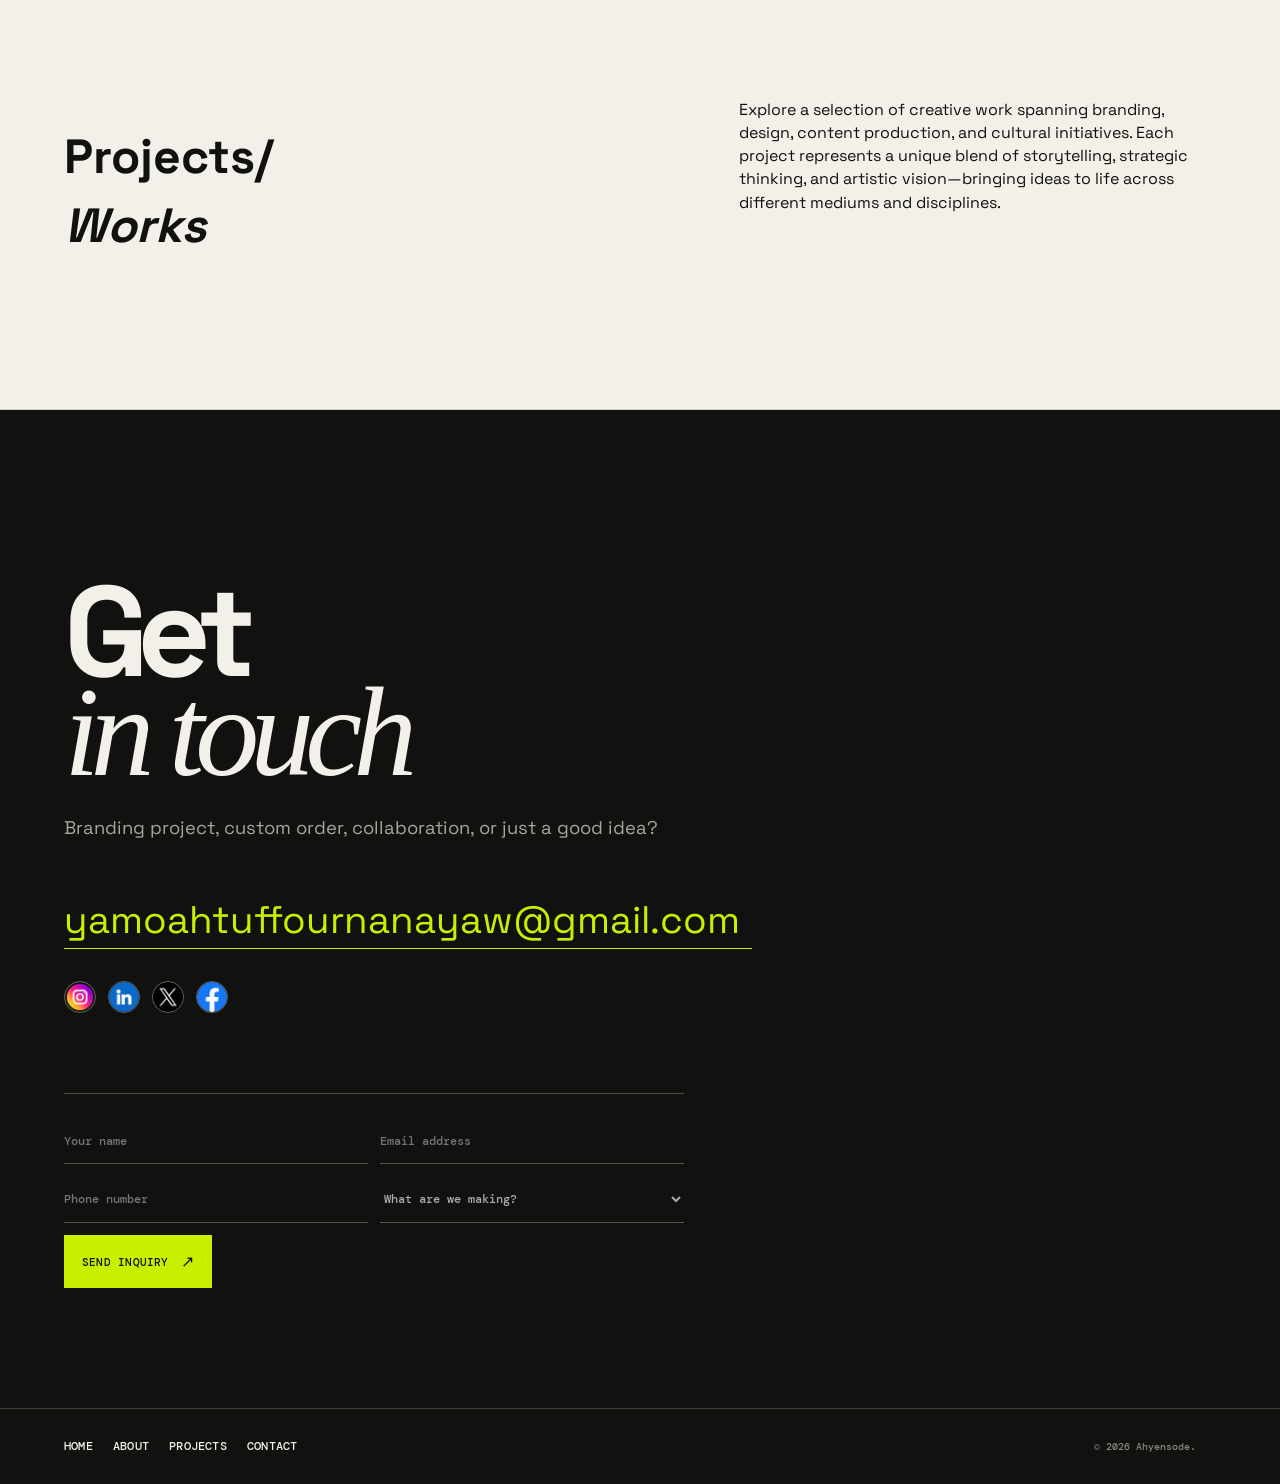
==== commit c168bfe5: "change commit" ====
--- a/index.html
+++ b/index.html
@@ -52,7 +52,7 @@
         
         <h2>Get<br><em>in touch</em></h2>
         <p>Branding project, custom order, collaboration, or just a good idea?</p>
-        <a class="contact-email" href="mailto:yamoahtuffournanayaw@gmail.com">yamoahtuffournanayaw@gmail.com <span>↗</span></a>
+        <a class="contact-email" href="mailto:yamoahtuffournanayaw@gmail.com">yamoahtuffournanayaw@gmail.com <span></span></a>
         <div class="contact-socials" aria-label="Social media links">
             <a href="https://www.instagram.com/nana_tuffourh?utm_source=qr" target="_blank" rel="noopener noreferrer" aria-label="Instagram">
                 <span class="social-icon"><img src="9924.img/ig.PNG" alt="Instagram"></span>
--- a/styles.css
+++ b/styles.css
@@ -1,5 +1,5 @@
 .contact-socials{display:flex;gap:12px;margin:-3rem 0 5rem}.contact-socials a{display:inline-flex;align-items:center;gap:9px;color:var(--paper);font:500 .72rem var(--mono);text-decoration:none;text-transform:uppercase}.social-icon{display:grid;place-items:center;width:32px;height:32px;border:1px solid #66665d;border-radius:50%;color:var(--accent);font-size:.62rem;letter-spacing:-.04em;overflow:hidden}.social-icon img{display:block;width:100%;height:100%;object-fit:cover}.contact-socials a:hover .social-icon,.contact-socials a:focus-visible .social-icon{background:var(--accent);border-color:var(--accent);color:var(--ink)}
 .intro h2{font-size:clamp(3.5rem,7.5vw,8rem)}
-.projects h2{font-size:clamp(3.5rem,7.5vw,8rem)}
+.projects h2{font-size:clamp(1.75rem,3.75vw,4rem)}
 .projects{position:relative;border-bottom:1px solid var(--line)}.projects-body{display:grid;grid-template-columns:1.2fr 1fr;gap:8vw;align-items:start}@media (max-width:768px){.projects-body{grid-template-columns:1fr;gap:2rem}}
-:root{--ink:#11110f;--paper:#f3f0e9;--muted:#8a8881;--line:#d5d1c7;--accent:#c7f000;--serif:Georgia,'Times New Roman',serif;--sans:'Space Grotesk',sans-serif;--mono:'DM Mono',monospace}*{box-sizing:border-box}html{scroll-behavior:smooth}body{margin:0;background:var(--paper);color:var(--ink);font-family:var(--sans);line-height:1.45;overflow-x:hidden}.page-noise{position:fixed;inset:0;pointer-events:none;opacity:.035;z-index:10;background-image:url("data:image/svg+xml,%3Csvg viewBox='0 0 180 180' xmlns='http://www.w3.org/2000/svg'%3E%3Cfilter id='n'%3E%3CfeTurbulence type='fractalNoise' baseFrequency='.9' numOctaves='3' stitchTiles='stitch'/%3E%3C/filter%3E%3Crect width='100%25' height='100%25' filter='url(%23n)' opacity='.75'/%3E%3C/svg%3E")}.site-header{height:82px;padding:0 5vw;display:flex;align-items:center;justify-content:space-between;gap:1rem;border-bottom:1px solid var(--line);position:relative;z-index:20;background:rgba(243,240,233,.92);backdrop-filter:blur(12px)}.site-logo{display:flex;align-items:center;justify-content:center;flex-shrink:0;width:48px;height:48px;margin-right:0}.site-logo img{display:block;width:100%;height:100%;object-fit:contain}.brand{font-size:1rem;font-weight:700;letter-spacing:.08em;color:inherit;text-decoration:none}.brand span{color:#a9cb00}.nav-menu{display:flex;gap:2.6rem;margin-left:auto;margin-right:3rem}.nav-menu a,.header-cta,.footer-links a,.social-links a{font:500 .72rem var(--mono);letter-spacing:.02em;color:inherit;text-decoration:none;text-transform:uppercase}.nav-menu a:hover,.footer-links a:hover,.social-links a:hover{color:#809800}.header-cta{border:1px solid var(--ink);padding:11px 15px}.header-cta span,.text-link span,.button span,.contact-email span{font-size:1rem;margin-left:12px}.menu-toggle{display:none;background:none;border:0;width:30px;padding:3px}.menu-toggle span{display:block;height:2px;background:var(--ink);margin:6px 0}@media (max-width:768px){.site-header{height:72px;padding:0 20px}.site-logo{width:40px;height:40px}.nav-menu{display:none;position:absolute;top:72px;left:40px;right:30px;flex-direction:column;align-items:flex-start;gap:1rem;padding:1rem 1.2rem;border:1px solid var(--line);background:rgba(243,240,233,.98);margin:0}.nav-menu.open{display:flex}.menu-toggle{display:block;margin-left:auto}}.hero{min-height:calc(100vh - 82px);padding:7vh 5vw 4vh;display:grid;grid-template-columns:1fr 1.05fr;gap:6vw;align-items:center;position:relative}.hero-copy{padding-bottom:4vh}.eyebrow,.section-kicker{font:500 .67rem var(--mono);letter-spacing:.08em;text-transform:uppercase;color:var(--muted)}.hero h1{font-size:clamp(3.8rem,8.5vw,8.8rem);line-height:.84;letter-spacing:-.07em;margin:1.7rem 0 2rem;font-weight:600}.hero h1 em,.collection h2 em,.custom h2 em,.contact h2 em{font-family:var(--serif);font-weight:400;letter-spacing:-.07em}.hero-lede{font-size:1.05rem;max-width:300px;color:#4e4d48;margin-bottom:2rem}.hero-actions{display:flex;align-items:center;gap:25px}.button{display:inline-flex;align-items:center;justify-content:space-between;text-decoration:none;border:1px solid transparent;padding:15px 17px;font:500 .7rem var(--mono);text-transform:uppercase;letter-spacing:.02em;cursor:pointer}.button-dark{background:var(--ink);color:var(--paper)}.button-dark:hover{background:#383830}.button-light{background:var(--accent);color:var(--ink)}.button-light:hover{background:#d6ff32}.text-link{font:500 .7rem var(--mono);text-transform:uppercase;color:inherit;text-decoration:none;border-bottom:1px solid currentColor;padding-bottom:5px}.text-link:hover{color:#7b9300}.hero-visual{height:min(72vh,720px);position:relative}.hero-visual img,.collection-image img,.custom-image img,.work-card img,.studio-grid img{width:100%;height:100%;object-fit:cover;display:block;filter:saturate(.78)}.hero-stamp{position:absolute;top:7%;left:-8%;width:105px;height:105px;border-radius:50%;background:var(--accent);display:grid;place-content:center;text-align:center;font:500 .65rem var(--mono);line-height:1.2;transform:rotate(-14deg)}.image-caption{position:absolute;bottom:0;right:0;background:var(--paper);padding:9px 13px;margin:0;font:500 .62rem var(--mono);text-transform:uppercase}.hero-scroll{position:absolute;bottom:3vh;left:5vw;font:500 .63rem var(--mono);text-transform:uppercase;color:var(--muted)}.hero-scroll span{margin-left:16px;color:var(--ink);font-size:1rem}.marquee{overflow:hidden;white-space:nowrap;background:var(--accent);font:500 .75rem var(--mono);padding:12px 0}.marquee div{width:max-content;animation:marquee 25s linear infinite}.section-wrap{padding:12vh 5vw;max-width:1500px;margin:auto}@media (max-width:768px){.site-header{height:72px;padding:0 20px}.site-logo{width:40px;height:40px}.nav-menu{display:none;position:absolute;top:72px;left:20px;right:20px;flex-direction:column;align-items:flex-start;gap:1rem;padding:1rem 1.2rem;border:1px solid var(--line);background:rgba(243,240,233,.98);margin:0}.nav-menu.open{display:flex}.menu-toggle{display:block;margin-left:auto}.hero-visual{left:50%;transform:translateX(-50%);width:min(76vw,340px);height:420px}.hero-visual img{object-fit:cover;object-position:center;filter:none;border-radius:20px}}.intro{position:relative;border-bottom:1px solid var(--line)}.intro-body{display:grid;grid-template-columns:1.2fr .8fr;gap:10vw;margin:7vh 0 4vh}.intro h2,.section-heading h2{font-size:clamp(3rem,6.5vw,7rem);line-height:.9;letter-spacing:-.07em;margin:0;font-weight:600}.intro h2 span,.section-heading h2 span{font-family:var(--serif);font-weight:400}.intro-body p{font-size:1.2rem;line-height:1.35;max-width:425px;margin:0 0 1.3rem;color:#4e4d48}.intro-stat{border-top:1px solid var(--ink);display:flex;gap:20px;padding-top:14px;width:190px;font:500 .65rem var(--mono);text-transform:uppercase}.intro-stat strong{font-size:2.5rem;line-height:.8}.section-heading{display:flex;align-items:end;justify-content:space-between;margin:7vh 0 5vh}.section-heading p{font:500 .65rem var(--mono);text-transform:uppercase;color:var(--muted)}.service-grid{display:grid;grid-template-columns:repeat(3,1fr);border-top:1px solid var(--ink);border-left:1px solid var(--ink)}.service-item{min-height:255px;padding:22px;border-right:1px solid var(--ink);border-bottom:1px solid var(--ink);position:relative;transition:background .25s,color .25s}.service-item:hover{background:var(--ink);color:var(--paper)}.service-item span,.service-item p{font:500 .63rem var(--mono);text-transform:uppercase}.service-item h3{font-size:1.65rem;line-height:.95;letter-spacing:-.05em;margin:52px 0 18px}.service-item p{color:var(--muted);max-width:220px;line-height:1.5;text-transform:none}.service-item b{position:absolute;right:22px;bottom:20px;font-size:1.3rem;font-weight:400}.filter-row{display:flex;gap:10px;margin:0 0 28px;flex-wrap:wrap}.filter{background:none;border:0;border-bottom:1px solid transparent;padding:5px 0;margin-right:17px;font:500 .68rem var(--mono);text-transform:uppercase;color:var(--muted);cursor:pointer}.filter.active,.filter:hover{border-color:var(--ink);color:var(--ink)}.work-grid{display:grid;grid-template-columns:1fr 1fr;gap:4vw 2vw}.work-card{margin:0;cursor:pointer}.work-card img{height:470px;transition:transform .5s}.work-card:hover img{transform:scale(.985);filter:saturate(1)}.work-wide{grid-column:span 2}.work-wide img{height:650px}.work-meta{display:flex;justify-content:space-between;align-items:baseline;border-bottom:1px solid var(--ink);padding:12px 0}.work-meta h3{font-size:1rem;margin:0}.work-meta span{font:500 .62rem var(--mono);text-transform:uppercase;color:var(--muted)}.collection{background:var(--ink);color:var(--paper);display:grid;grid-template-columns:1.12fr .88fr;min-height:760px;position:relative}.collection-image{min-height:700px}.collection-image img{filter:saturate(.65)}.collection-copy{padding:10vw 7vw;align-self:center}.collection-copy h2{font-size:clamp(5rem,10vw,11rem);line-height:.76;letter-spacing:-.09em;margin:2rem 0}.collection-copy p:not(.eyebrow){color:#aaa9a1;max-width:330px;font-size:1.05rem;margin-bottom:2.5rem}.collection-copy>div{display:flex;align-items:center;gap:25px}.light-link{color:var(--paper)}.collection-note{position:absolute;right:4vw;top:5vh;font:500 .63rem var(--mono);color:var(--accent);text-align:right}.custom{display:grid;grid-template-columns:1fr 1fr;gap:8vw;align-items:center}.custom-image{height:620px;position:relative}.custom-image span{position:absolute;bottom:28px;left:28px;color:var(--paper);font-size:2rem;line-height:.9;letter-spacing:-.06em}.custom-copy h2{font-size:clamp(3rem,6vw,6.5rem);line-height:.83;letter-spacing:-.08em;margin:2rem 0}.custom-copy>p{max-width:350px;font-size:1.1rem;color:#55534e;margin-bottom:2rem}.studio{border-top:1px solid var(--line)}.studio-grid{display:grid;grid-template-columns:1.2fr .8fr;grid-template-rows:350px 210px;gap:20px;margin-top:6vh}.studio-grid img{min-height:0}.studio-large{grid-row:span 2}.studio-quote{background:var(--accent);display:flex;flex-direction:column;justify-content:center;padding:35px;font:2.4rem/1 var(--serif);letter-spacing:-.06em}.studio-quote small{font:500 .6rem var(--mono);letter-spacing:0;text-transform:uppercase;margin-top:30px}.contact{background:var(--ink);color:var(--paper)}.contact-inner{position:relative}.contact h2{font-size:clamp(4rem,10vw,10rem);line-height:.78;letter-spacing:-.09em;margin:4rem 0 2rem}.contact-inner>p{color:#a8a69c;font-size:1.15rem}.contact-email{display:inline-block;color:var(--accent);font-size:clamp(1.3rem,3vw,2.4rem);text-decoration:none;border-bottom:1px solid var(--accent);margin:2rem 0 5rem}.contact-form{max-width:620px;display:grid;grid-template-columns:1fr 1fr;gap:12px;border-top:1px solid #4c4c45;padding-top:25px}.contact-form input,.contact-form select,.contact-form textarea{background:transparent;color:var(--paper);border:0;border-bottom:1px solid #55554d;padding:14px 0;font:500 .75rem var(--mono);border-radius:0;outline:0;width:100%}.contact-form input:focus,.contact-form select:focus,.contact-form textarea:focus{border-color:var(--accent)}.contact-form select{color:#aaa}.contact-form select option{color:var(--ink)}.contact-form textarea,.contact-form button,.form-status{grid-column:span 2}.contact-form textarea{resize:vertical}.contact-form button{width:max-content}.form-status{font:500 .7rem var(--mono);color:var(--accent);margin:0}.site-footer{padding:30px 5vw;display:grid;grid-template-columns:1fr 1fr 1fr auto;align-items:center;gap:20px;background:var(--ink);color:var(--paper);border-top:1px solid #3e3e37}.footer-links,.social-links{display:flex;gap:20px}.site-footer small{font:500 .6rem var(--mono);color:var(--muted);text-align:right}.reveal{opacity:0;transform:translateY(25px);animation:reveal .8s .15s forwards}.delay-1{animation-delay:.35s}@keyframes reveal{to{opacity:1;transform:none}}@keyframes marquee{to{transform:translateX(-50%)}}@media(max-width:800px){.site-header{height:68px}.nav-menu{display:none;position:absolute;top:68px;left:0;right:0;background:var(--paper);padding:25px 5vw;border-bottom:1px solid var(--line);flex-direction:column;gap:20px}.nav-menu.open{display:flex}.header-cta{display:none}.menu-toggle{display:block}.hero{display:flex;flex-direction:column;align-items:stretch;min-height:auto;padding-top:10vh}.hero h1{font-size:clamp(3.7rem,15vw,7rem)}.hero-visual{height:70vh;margin-top:5vh}.hero-scroll{display:none}.intro-body,.custom{grid-template-columns:1fr;gap:40px}.intro-body{margin-top:5vh}.service-grid{grid-template-columns:1fr 1fr}.service-item{min-height:225px}.work-grid{grid-template-columns:1fr}.work-wide{grid-column:auto}.work-card img,.work-wide img{height:480px}.collection{grid-template-columns:1fr}.collection-image{min-height:75vh}.collection-copy{position:absolute;inset:0;padding:15vh 8vw;display:flex;flex-direction:column;justify-content:end;background:linear-gradient(transparent 20%,rgba(17,17,15,.9))}.collection-copy p:not(.eyebrow){color:var(--paper)}.custom-image{height:500px}.studio-grid{grid-template-columns:1fr;grid-template-rows:400px 250px 230px}.studio-large{grid-row:auto}.contact-form{grid-template-columns:1fr}.contact-form textarea,.contact-form button,.form-status{grid-column:auto}.site-footer{grid-template-columns:1fr 1fr}.site-footer small{grid-column:span 2;text-align:left}.social-links{flex-wrap:wrap}}@media(max-width:480px){.section-wrap{padding:10vh 6vw}.hero{padding-left:6vw;padding-right:6vw}.hero-visual{height:55vh}.hero-stamp{left:-5%;width:85px;height:85px;font-size:.55rem}.hero-actions{align-items:flex-start;flex-direction:column;gap:20px}.intro h2,.section-heading h2{font-size:3.5rem}.section-heading{display:block}.section-heading p{margin-top:25px}.service-grid{grid-template-columns:1fr}.work-card img,.work-wide img{height:390px}.collection-image{min-height:70vh}.collection-copy h2{font-size:5.5rem}.custom-image{height:400px}.custom-copy h2{font-size:3.7rem}.studio-grid{grid-template-rows:300px 220px 220px}.studio-quote{font-size:2rem}.site-footer{grid-template-columns:1fr}.site-footer small{grid-column:auto}.footer-links,.social-links{gap:12px;flex-wrap:wrap}}
+:root{--ink:#11110f;--paper:#f3f0e9;--muted:#8a8881;--line:#d5d1c7;--accent:#c7f000;--serif:Georgia,'Times New Roman',serif;--sans:'Space Grotesk',sans-serif;--mono:'DM Mono',monospace}*{box-sizing:border-box}html{scroll-behavior:smooth}body{margin:0;background:var(--paper);color:var(--ink);font-family:var(--sans);line-height:1.45;overflow-x:hidden}.page-noise{position:fixed;inset:0;pointer-events:none;opacity:.035;z-index:10;background-image:url("data:image/svg+xml,%3Csvg viewBox='0 0 180 180' xmlns='http://www.w3.org/2000/svg'%3E%3Cfilter id='n'%3E%3CfeTurbulence type='fractalNoise' baseFrequency='.9' numOctaves='3' stitchTiles='stitch'/%3E%3C/filter%3E%3Crect width='100%25' height='100%25' filter='url(%23n)' opacity='.75'/%3E%3C/svg%3E")}.site-header{height:82px;padding:0 5vw;display:flex;align-items:center;justify-content:space-between;gap:1rem;border-bottom:1px solid var(--line);position:relative;z-index:20;background:rgba(243,240,233,.92);backdrop-filter:blur(12px)}.site-logo{display:flex;align-items:center;justify-content:center;flex-shrink:0;width:48px;height:48px;margin-right:0}.site-logo img{display:block;width:100%;height:100%;object-fit:contain}.brand{font-size:1rem;font-weight:700;letter-spacing:.08em;color:inherit;text-decoration:none}.brand span{color:#a9cb00}.nav-menu{display:flex;gap:2.6rem;margin-left:auto;margin-right:3rem}.nav-menu a,.header-cta,.footer-links a,.social-links a{font:500 .72rem var(--mono);letter-spacing:.02em;color:inherit;text-decoration:none;text-transform:uppercase}.nav-menu a:hover,.footer-links a:hover,.social-links a:hover{color:#809800}.header-cta{border:1px solid var(--ink);padding:11px 15px}.header-cta span,.text-link span,.button span,.contact-email span{font-size:1rem;margin-left:12px}.menu-toggle{display:none;background:none;border:0;width:30px;padding:3px}.menu-toggle span{display:block;height:2px;background:var(--ink);margin:6px 0}@media (max-width:768px){.site-header{height:72px;padding:0 20px}.site-logo{width:40px;height:40px}.nav-menu{display:none;position:absolute;top:72px;left:20px;right:50px;flex-direction:column;align-items:flex-start;gap:1rem;padding:1rem 1.2rem;border:1px solid var(--line);background:rgba(243,240,233,.98);margin:0}.nav-menu.open{display:flex}.menu-toggle{display:block;margin-left:auto}}.hero{min-height:calc(100vh - 82px);padding:7vh 5vw 4vh;display:grid;grid-template-columns:1fr 1.05fr;gap:6vw;align-items:center;position:relative}.hero-copy{padding-bottom:4vh}.eyebrow,.section-kicker{font:500 .67rem var(--mono);letter-spacing:.08em;text-transform:uppercase;color:var(--muted)}.hero h1{font-size:clamp(3.8rem,8.5vw,8.8rem);line-height:.84;letter-spacing:-.07em;margin:1.7rem 0 2rem;font-weight:600}.hero h1 em,.collection h2 em,.custom h2 em,.contact h2 em{font-family:var(--serif);font-weight:400;letter-spacing:-.07em}.hero-lede{font-size:1.05rem;max-width:300px;color:#4e4d48;margin-bottom:2rem}.hero-actions{display:flex;align-items:center;gap:25px}.button{display:inline-flex;align-items:center;justify-content:space-between;text-decoration:none;border:1px solid transparent;padding:15px 17px;font:500 .7rem var(--mono);text-transform:uppercase;letter-spacing:.02em;cursor:pointer}.button-dark{background:var(--ink);color:var(--paper)}.button-dark:hover{background:#383830}.button-light{background:var(--accent);color:var(--ink)}.button-light:hover{background:#d6ff32}.text-link{font:500 .7rem var(--mono);text-transform:uppercase;color:inherit;text-decoration:none;border-bottom:1px solid currentColor;padding-bottom:5px}.text-link:hover{color:#7b9300}.hero-visual{height:min(72vh,720px);position:relative}.hero-visual img,.collection-image img,.custom-image img,.work-card img,.studio-grid img{width:100%;height:100%;object-fit:cover;display:block;filter:saturate(.78)}.hero-stamp{position:absolute;top:7%;left:-8%;width:105px;height:105px;border-radius:50%;background:var(--accent);display:grid;place-content:center;text-align:center;font:500 .65rem var(--mono);line-height:1.2;transform:rotate(-14deg)}.image-caption{position:absolute;bottom:0;right:0;background:var(--paper);padding:9px 13px;margin:0;font:500 .62rem var(--mono);text-transform:uppercase}.hero-scroll{position:absolute;bottom:3vh;left:5vw;font:500 .63rem var(--mono);text-transform:uppercase;color:var(--muted)}.hero-scroll span{margin-left:16px;color:var(--ink);font-size:1rem}.marquee{overflow:hidden;white-space:nowrap;background:var(--accent);font:500 .75rem var(--mono);padding:12px 0}.marquee div{width:max-content;animation:marquee 25s linear infinite}.section-wrap{padding:12vh 5vw;max-width:1500px;margin:auto}@media (max-width:768px){.site-header{height:72px;padding:0 20px}.site-logo{width:40px;height:40px}.nav-menu{display:none;position:absolute;top:72px;left:20px;right:20px;flex-direction:column;align-items:flex-start;gap:1rem;padding:1rem 1.2rem;border:1px solid var(--line);background:rgba(243,240,233,.98);margin:0}.nav-menu.open{display:flex}.menu-toggle{display:block;margin-left:auto}.hero-visual{left:50%;transform:translateX(-50%);width:min(76vw,340px);height:420px}.hero-visual img{object-fit:cover;object-position:center;filter:none;border-radius:20px}}.intro{position:relative;border-bottom:1px solid var(--line)}.intro-body{display:grid;grid-template-columns:1.2fr .8fr;gap:10vw;margin:7vh 0 4vh}.intro h2,.section-heading h2{font-size:clamp(3rem,6.5vw,7rem);line-height:.9;letter-spacing:-.07em;margin:0;font-weight:600}.intro h2 span,.section-heading h2 span{font-family:var(--serif);font-weight:400}.intro-body p{font-size:1.2rem;line-height:1.35;max-width:425px;margin:0 0 1.3rem;color:#4e4d48}.intro-stat{border-top:1px solid var(--ink);display:flex;gap:20px;padding-top:14px;width:190px;font:500 .65rem var(--mono);text-transform:uppercase}.intro-stat strong{font-size:2.5rem;line-height:.8}.section-heading{display:flex;align-items:end;justify-content:space-between;margin:7vh 0 5vh}.section-heading p{font:500 .65rem var(--mono);text-transform:uppercase;color:var(--muted)}.service-grid{display:grid;grid-template-columns:repeat(3,1fr);border-top:1px solid var(--ink);border-left:1px solid var(--ink)}.service-item{min-height:255px;padding:22px;border-right:1px solid var(--ink);border-bottom:1px solid var(--ink);position:relative;transition:background .25s,color .25s}.service-item:hover{background:var(--ink);color:var(--paper)}.service-item span,.service-item p{font:500 .63rem var(--mono);text-transform:uppercase}.service-item h3{font-size:1.65rem;line-height:.95;letter-spacing:-.05em;margin:52px 0 18px}.service-item p{color:var(--muted);max-width:220px;line-height:1.5;text-transform:none}.service-item b{position:absolute;right:22px;bottom:20px;font-size:1.3rem;font-weight:400}.filter-row{display:flex;gap:10px;margin:0 0 28px;flex-wrap:wrap}.filter{background:none;border:0;border-bottom:1px solid transparent;padding:5px 0;margin-right:17px;font:500 .68rem var(--mono);text-transform:uppercase;color:var(--muted);cursor:pointer}.filter.active,.filter:hover{border-color:var(--ink);color:var(--ink)}.work-grid{display:grid;grid-template-columns:1fr 1fr;gap:4vw 2vw}.work-card{margin:0;cursor:pointer}.work-card img{height:470px;transition:transform .5s}.work-card:hover img{transform:scale(.985);filter:saturate(1)}.work-wide{grid-column:span 2}.work-wide img{height:650px}.work-meta{display:flex;justify-content:space-between;align-items:baseline;border-bottom:1px solid var(--ink);padding:12px 0}.work-meta h3{font-size:1rem;margin:0}.work-meta span{font:500 .62rem var(--mono);text-transform:uppercase;color:var(--muted)}.collection{background:var(--ink);color:var(--paper);display:grid;grid-template-columns:1.12fr .88fr;min-height:760px;position:relative}.collection-image{min-height:700px}.collection-image img{filter:saturate(.65)}.collection-copy{padding:10vw 7vw;align-self:center}.collection-copy h2{font-size:clamp(5rem,10vw,11rem);line-height:.76;letter-spacing:-.09em;margin:2rem 0}.collection-copy p:not(.eyebrow){color:#aaa9a1;max-width:330px;font-size:1.05rem;margin-bottom:2.5rem}.collection-copy>div{display:flex;align-items:center;gap:25px}.light-link{color:var(--paper)}.collection-note{position:absolute;right:4vw;top:5vh;font:500 .63rem var(--mono);color:var(--accent);text-align:right}.custom{display:grid;grid-template-columns:1fr 1fr;gap:8vw;align-items:center}.custom-image{height:620px;position:relative}.custom-image span{position:absolute;bottom:28px;left:28px;color:var(--paper);font-size:2rem;line-height:.9;letter-spacing:-.06em}.custom-copy h2{font-size:clamp(3rem,6vw,6.5rem);line-height:.83;letter-spacing:-.08em;margin:2rem 0}.custom-copy>p{max-width:350px;font-size:1.1rem;color:#55534e;margin-bottom:2rem}.studio{border-top:1px solid var(--line)}.studio-grid{display:grid;grid-template-columns:1.2fr .8fr;grid-template-rows:350px 210px;gap:20px;margin-top:6vh}.studio-grid img{min-height:0}.studio-large{grid-row:span 2}.studio-quote{background:var(--accent);display:flex;flex-direction:column;justify-content:center;padding:35px;font:2.4rem/1 var(--serif);letter-spacing:-.06em}.studio-quote small{font:500 .6rem var(--mono);letter-spacing:0;text-transform:uppercase;margin-top:30px}.contact{background:var(--ink);color:var(--paper)}.contact-inner{position:relative}.contact h2{font-size:clamp(4rem,10vw,10rem);line-height:.78;letter-spacing:-.09em;margin:4rem 0 2rem}.contact-inner>p{color:#a8a69c;font-size:1.15rem}.contact-email{display:inline-block;color:var(--accent);font-size:clamp(1.3rem,3vw,2.4rem);text-decoration:none;border-bottom:1px solid var(--accent);margin:2rem 0 5rem}.contact-form{max-width:620px;display:grid;grid-template-columns:1fr 1fr;gap:12px;border-top:1px solid #4c4c45;padding-top:25px}.contact-form input,.contact-form select,.contact-form textarea{background:transparent;color:var(--paper);border:0;border-bottom:1px solid #55554d;padding:14px 0;font:500 .75rem var(--mono);border-radius:0;outline:0;width:100%}.contact-form input:focus,.contact-form select:focus,.contact-form textarea:focus{border-color:var(--accent)}.contact-form select{color:#aaa}.contact-form select option{color:var(--ink)}.contact-form textarea,.contact-form button,.form-status{grid-column:span 2}.contact-form textarea{resize:vertical}.contact-form button{width:max-content}.form-status{font:500 .7rem var(--mono);color:var(--accent);margin:0}.site-footer{padding:30px 5vw;display:grid;grid-template-columns:1fr 1fr 1fr auto;align-items:center;gap:20px;background:var(--ink);color:var(--paper);border-top:1px solid #3e3e37}.footer-links,.social-links{display:flex;gap:20px}.site-footer small{font:500 .6rem var(--mono);color:var(--muted);text-align:right}.reveal{opacity:0;transform:translateY(25px);animation:reveal .8s .15s forwards}.delay-1{animation-delay:.35s}@keyframes reveal{to{opacity:1;transform:none}}@keyframes marquee{to{transform:translateX(-50%)}}@media(max-width:800px){.site-header{height:68px}.nav-menu{display:none;position:absolute;top:68px;left:0;right:0;background:var(--paper);padding:25px 5vw;border-bottom:1px solid var(--line);flex-direction:column;gap:20px}.nav-menu.open{display:flex}.header-cta{display:none}.menu-toggle{display:block}.hero{display:flex;flex-direction:column;align-items:stretch;min-height:auto;padding-top:10vh}.hero h1{font-size:clamp(3.7rem,15vw,7rem)}.hero-visual{height:70vh;margin-top:5vh}.hero-scroll{display:none}.intro-body,.custom{grid-template-columns:1fr;gap:40px}.intro-body{margin-top:5vh}.service-grid{grid-template-columns:1fr 1fr}.service-item{min-height:225px}.work-grid{grid-template-columns:1fr}.work-wide{grid-column:auto}.work-card img,.work-wide img{height:480px}.collection{grid-template-columns:1fr}.collection-image{min-height:75vh}.collection-copy{position:absolute;inset:0;padding:15vh 8vw;display:flex;flex-direction:column;justify-content:end;background:linear-gradient(transparent 20%,rgba(17,17,15,.9))}.collection-copy p:not(.eyebrow){color:var(--paper)}.custom-image{height:500px}.studio-grid{grid-template-columns:1fr;grid-template-rows:400px 250px 230px}.studio-large{grid-row:auto}.contact-form{grid-template-columns:1fr}.contact-form textarea,.contact-form button,.form-status{grid-column:auto}.site-footer{grid-template-columns:1fr 1fr}.site-footer small{grid-column:span 2;text-align:left}.social-links{flex-wrap:wrap}}@media(max-width:480px){.section-wrap{padding:10vh 6vw}.hero{padding-left:6vw;padding-right:6vw}.hero-visual{height:55vh}.hero-stamp{left:-5%;width:85px;height:85px;font-size:.55rem}.hero-actions{align-items:flex-start;flex-direction:column;gap:20px}.intro h2,.section-heading h2{font-size:3.5rem}.section-heading{display:block}.section-heading p{margin-top:25px}.service-grid{grid-template-columns:1fr}.work-card img,.work-wide img{height:390px}.collection-image{min-height:70vh}.collection-copy h2{font-size:5.5rem}.custom-image{height:400px}.custom-copy h2{font-size:3.7rem}.studio-grid{grid-template-rows:300px 220px 220px}.studio-quote{font-size:2rem}.site-footer{grid-template-columns:1fr}.site-footer small{grid-column:auto}.footer-links,.social-links{gap:12px;flex-wrap:wrap}}
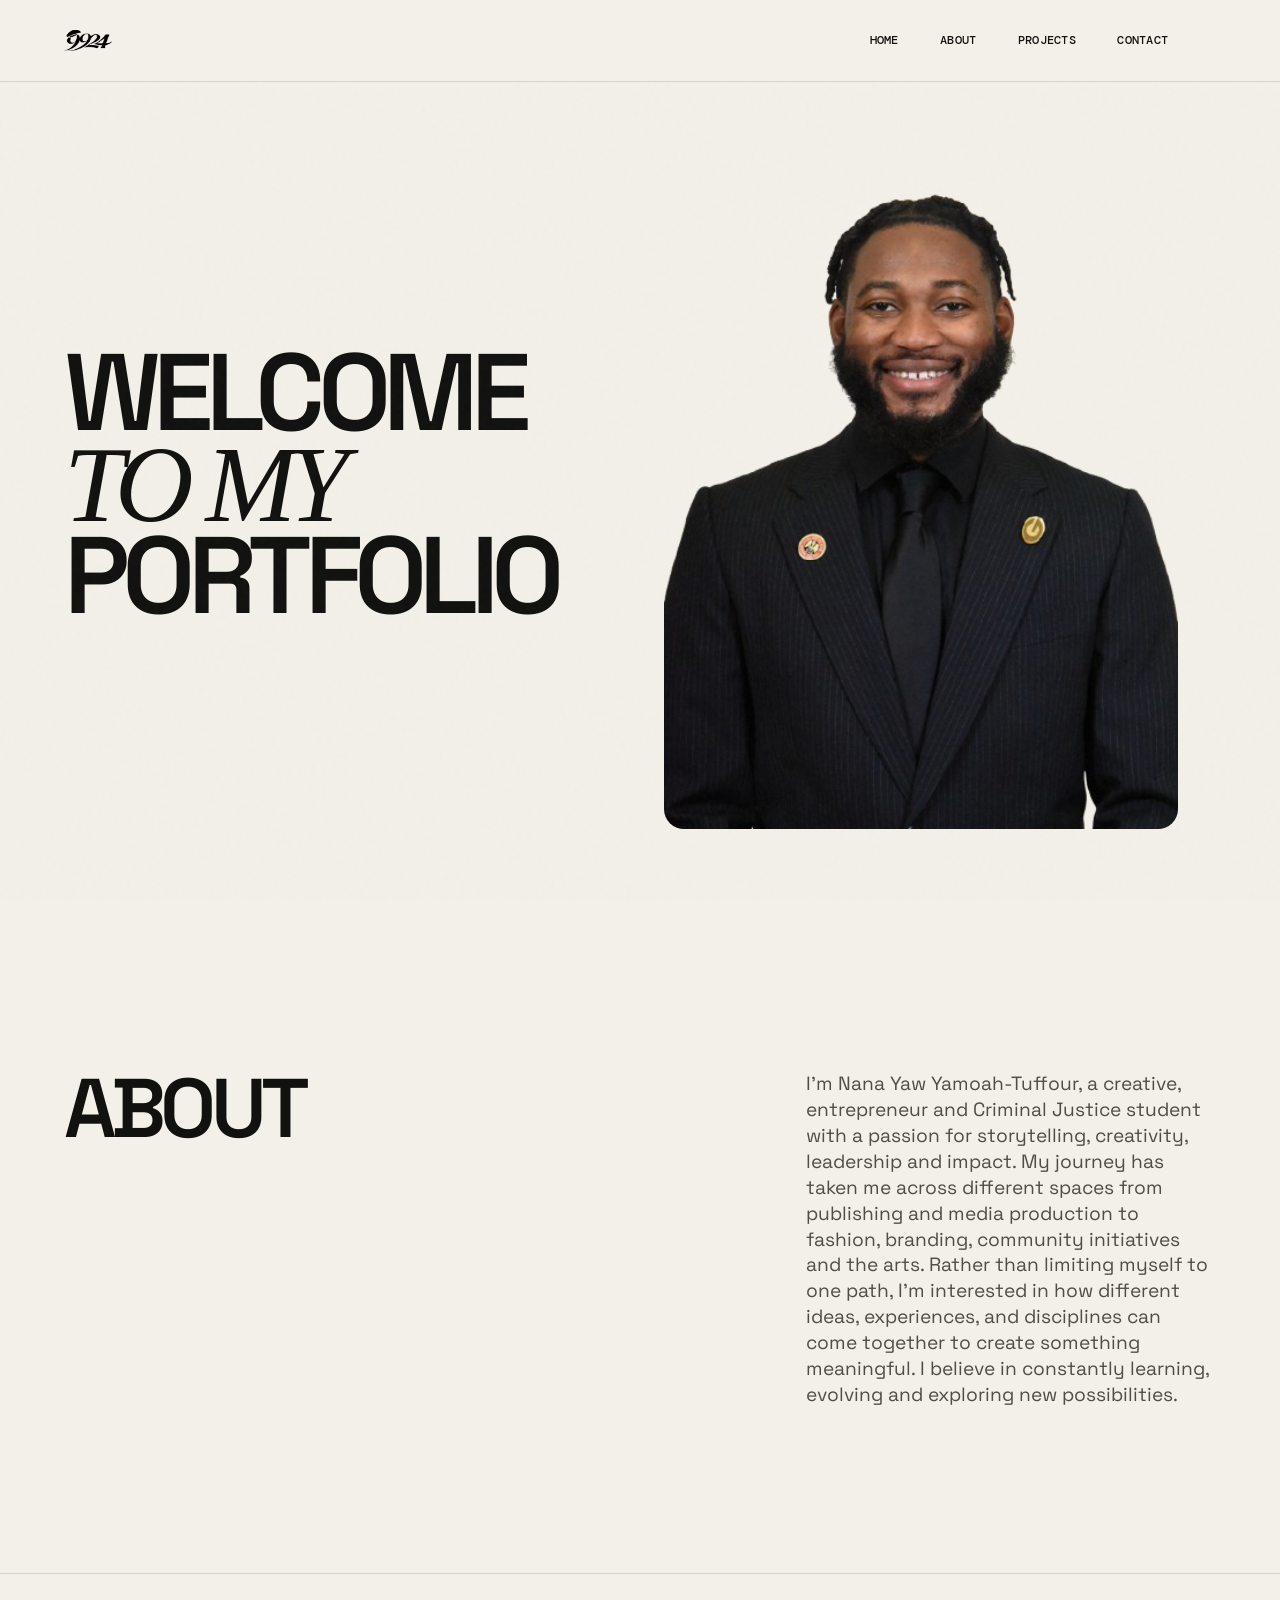
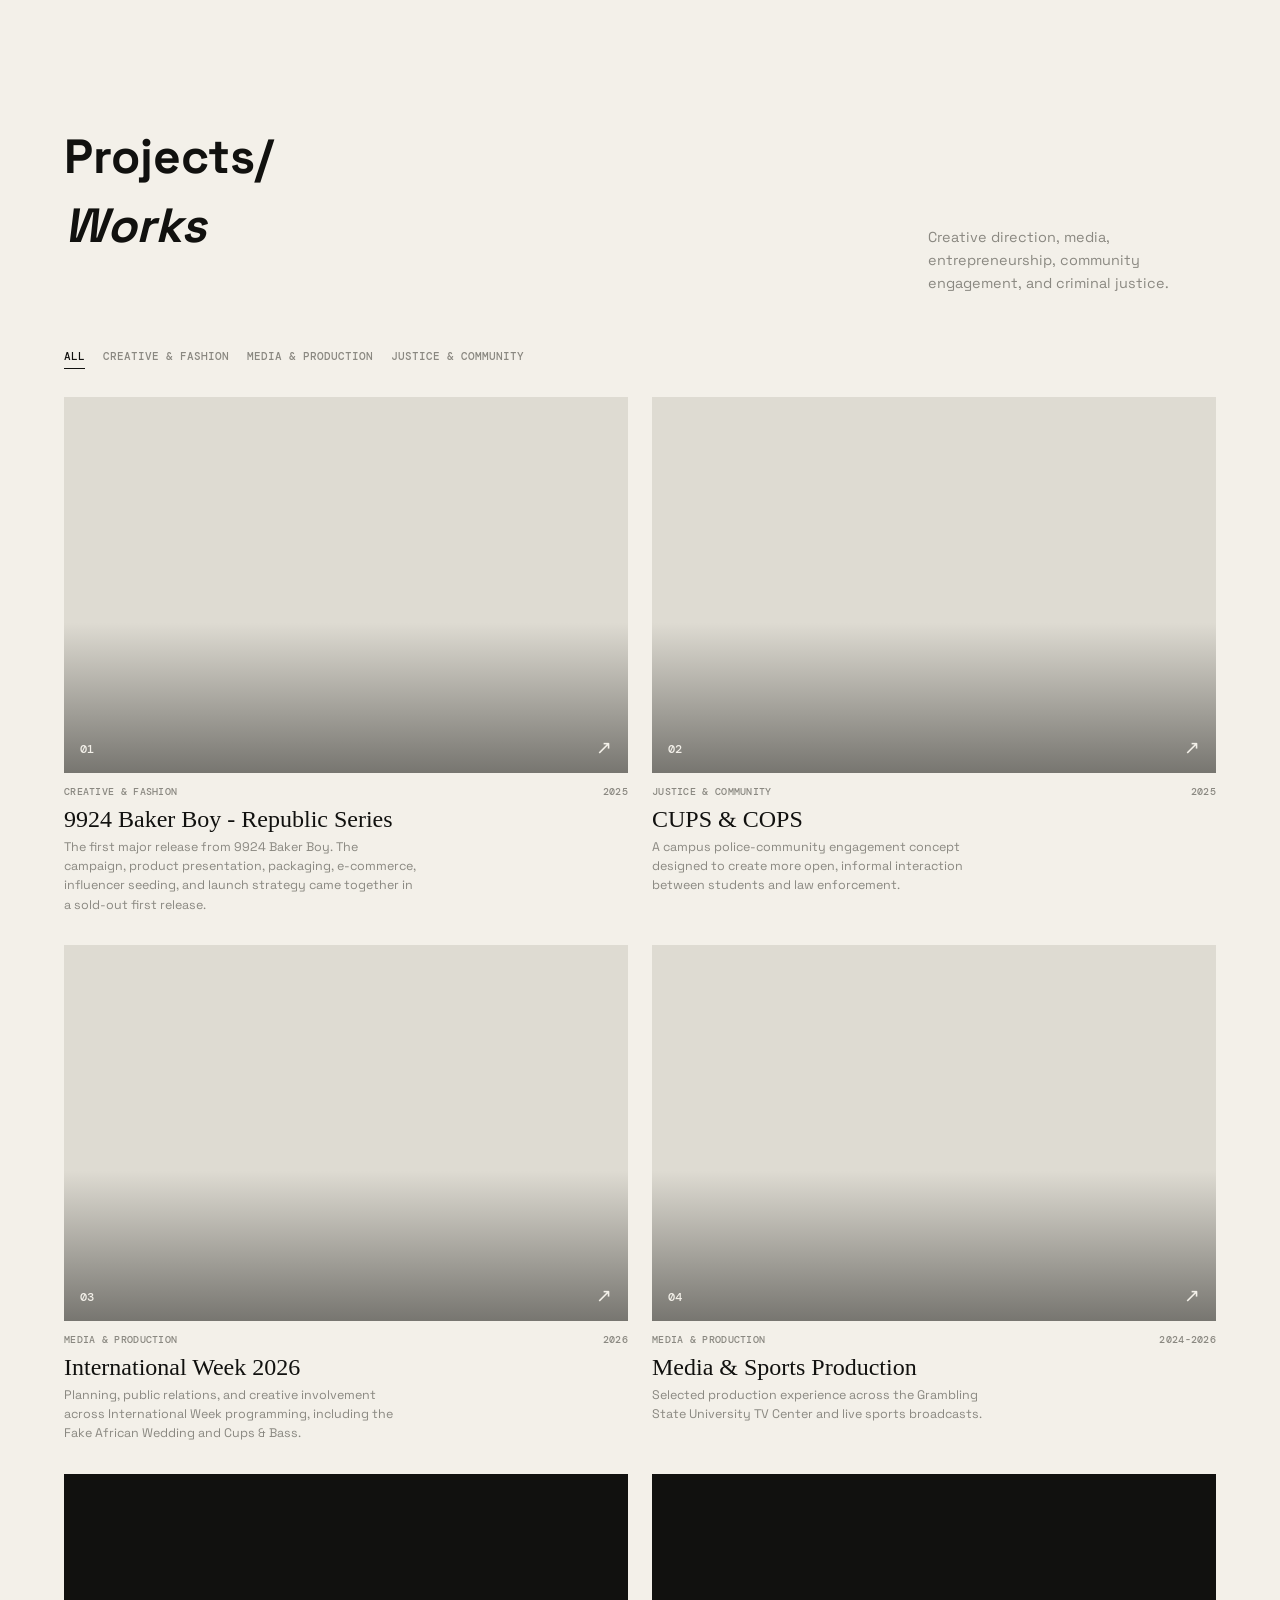
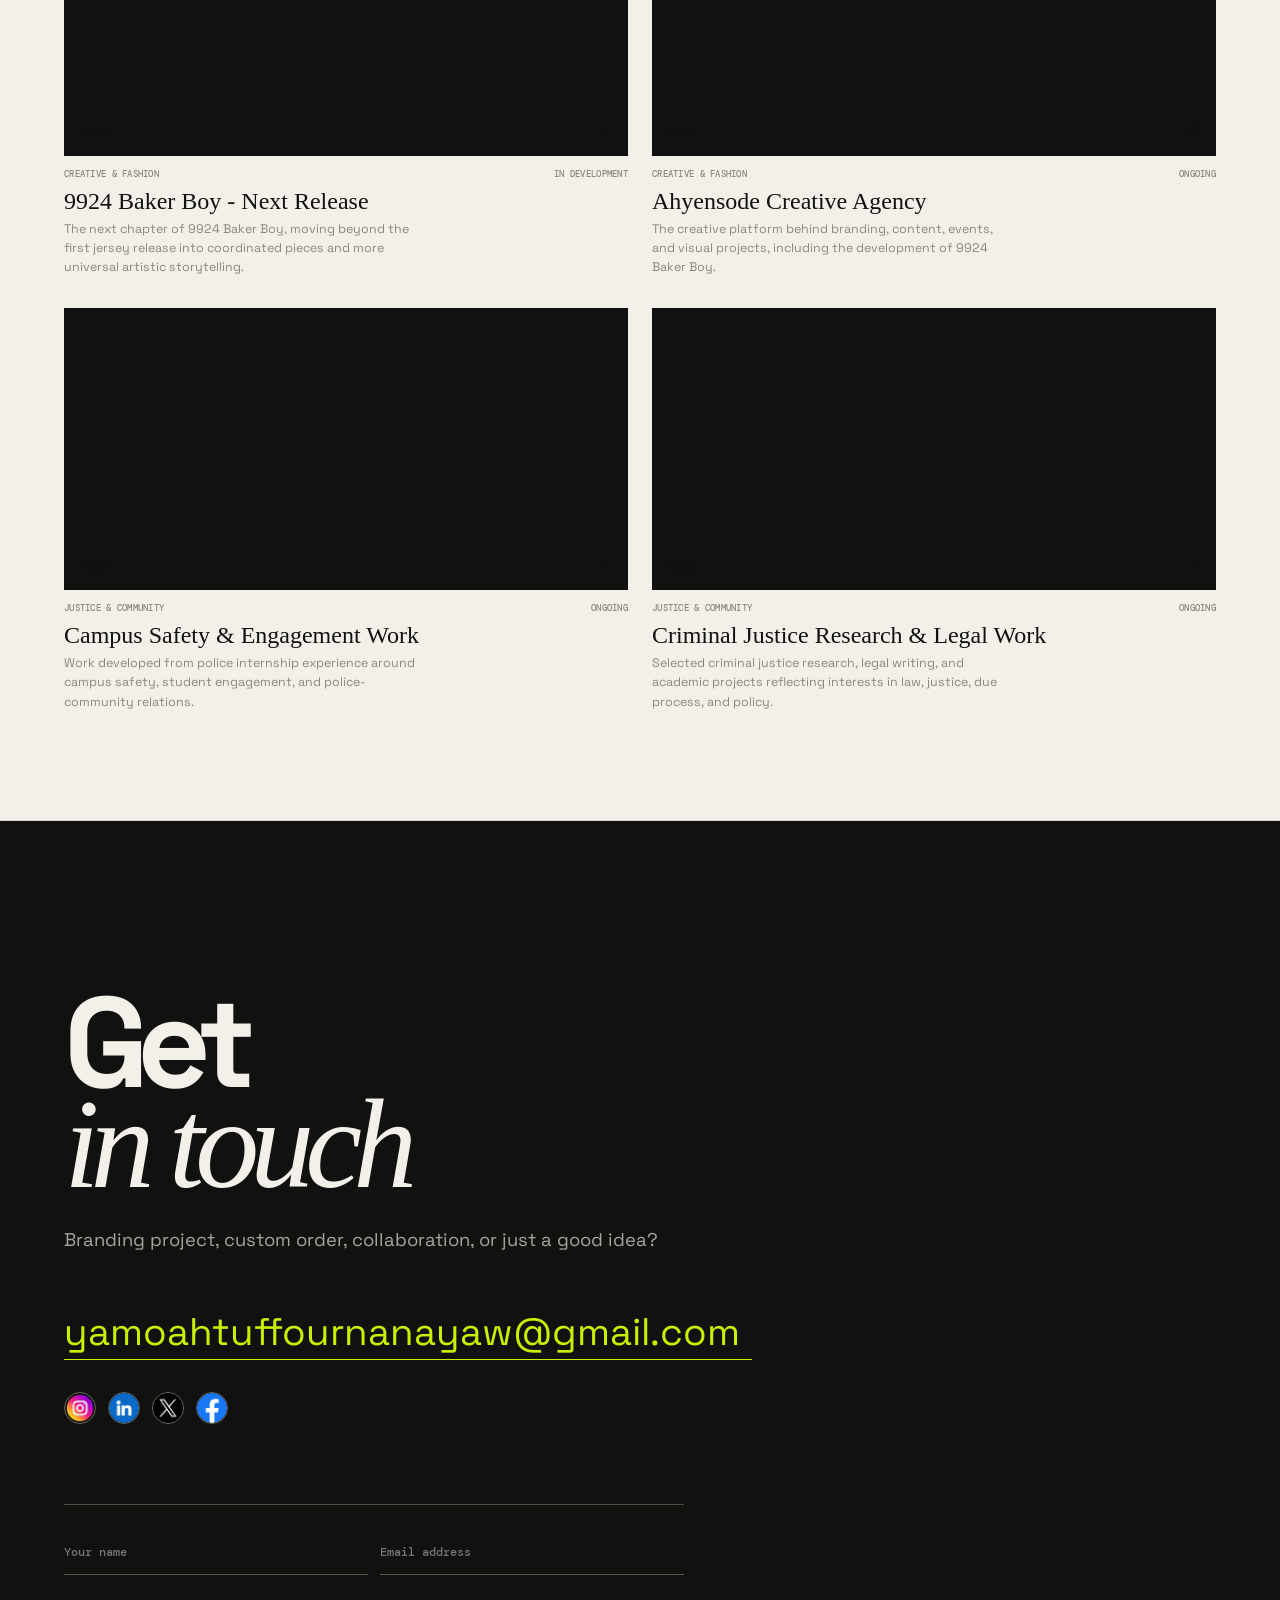
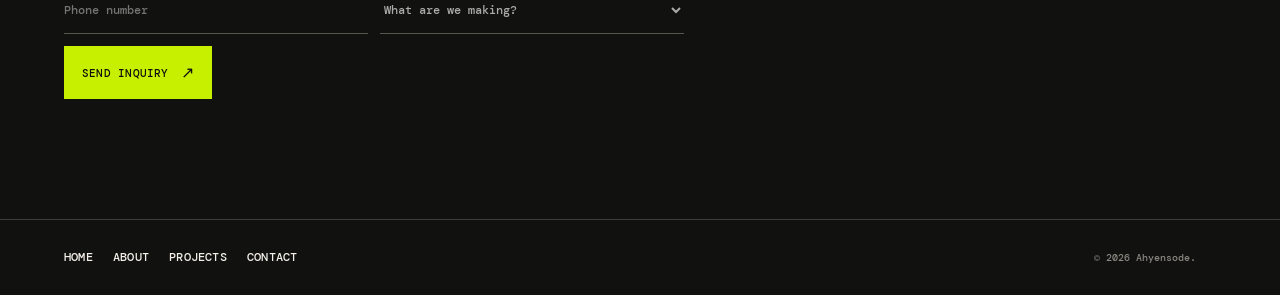
==== commit 486763f6: "Build visual project case studies" ====
--- a/index.html
+++ b/index.html
@@ -3,8 +3,8 @@
 <head>
 <meta charset="UTF-8">
 <meta name="viewport" content="width=device-width, initial-scale=1">
-<meta name="description" content="A creative portfolio for Kora House and its founder.">
-<title>Portfolio | Kora House</title>
+<meta name="description" content="A creative portfolio for 9924.">
+<title>Portfolio | 9924</title>
 <link rel="preconnect" href="https://fonts.googleapis.com">
 <link rel="preconnect" href="https://fonts.gstatic.com" crossorigin>
 <link href="https://fonts.googleapis.com/css2?family=DM+Mono:wght@400;500&family=Space+Grotesk:wght@400;500;600;700&display=swap" rel="stylesheet">
@@ -13,8 +13,8 @@
 <body>
 <div class="page-noise" aria-hidden="true"></div>
 <header class="site-header">
-    <a class="site-logo" href="#home" aria-label="Kora House home">
-        <img src="9924.img/logo.PNG" alt="Kora House logo">
+    <a class="site-logo" href="#home" aria-label="9924">
+        <img src="9924.img/logo.PNG" alt="9924 logo">
     </a>
     <nav class="nav-menu" id="navMenu" aria-label="Main navigation">
         <a href="#home">Home</a>
@@ -32,7 +32,7 @@
         
         
     </div>
-    <div class="hero-visual reveal delay-1" style="justify-self:center;position:relative;left:-20px;"><img src="9924.img/mainpic.png" alt="Portrait of the Kora House owner and creative director" style="object-fit:contain;object-position:center bottom;filter:none;border-radius:20px;"></div>
+    <div class="hero-visual reveal delay-1" style="justify-self:center;position:relative;left:-20px;"><img src="9924.img/mainpic.png" alt="Portrait of the 9924 owner and creative director" style="object-fit:contain;object-position:center bottom;filter:none;border-radius:20px;"></div>
 </section>
 
 <section class="intro section-wrap" id="about">
@@ -43,9 +43,21 @@
 I believe in constantly learning, evolving and exploring new possibilities.</p>
 </section>
 <section class="projects section-wrap" id="projects">
-    <div class="projects-body reveal"><h2>Projects/<br><em>Works</em></h2><div><p>
-        Explore a selection of creative work spanning branding, design, content production, and cultural initiatives. Each project represents a unique blend of storytelling, strategic thinking, and artistic vision—bringing ideas to life across different mediums and disciplines.
-    </p></div></div>
+    <div class="projects-body reveal">
+        <div class="projects-intro">
+            <h2>Projects/<br><em>Works</em></h2>
+            <p>Creative direction, media, entrepreneurship, community engagement, and criminal justice.</p>
+        </div>
+        <div class="projects-list-wrap">
+            <div class="project-tabs" id="projectTabs" role="tablist" aria-label="Project categories">
+                <button class="project-tab active" type="button" data-category="all" role="tab" aria-selected="true">All</button>
+                <button class="project-tab" type="button" data-category="creative" role="tab" aria-selected="false">Creative &amp; Fashion</button>
+                <button class="project-tab" type="button" data-category="media" role="tab" aria-selected="false">Media &amp; Production</button>
+                <button class="project-tab" type="button" data-category="justice" role="tab" aria-selected="false">Justice &amp; Community</button>
+            </div>
+            <div class="project-list" id="projectList"></div>
+        </div>
+    </div>
 </section>
 <section class="contact" id="contact">
     <div class="section-wrap contact-inner">
@@ -79,6 +91,12 @@
     </div>
 </section>
 </main>
+<div class="project-lightbox" id="projectLightbox" aria-hidden="true">
+    <button class="lightbox-nav prev" id="projectPrevious" type="button" aria-label="Previous project image">&#8249;</button>
+    <div class="lightbox-inner" id="projectLightboxInner"></div>
+    <button class="lightbox-nav next" id="projectNext" type="button" aria-label="Next project image">&#8250;</button>
+    <button class="lightbox-close" id="projectClose" type="button">Close &#10005;</button>
+</div>
 <footer class="site-footer"><div class="footer-links"><a href="#home">Home</a><a href="#about">About</a><a href="#projects">Projects</a><a href="#contact">Contact</a></div><a href="#contact"></a></div><small>© 2026 Ahyensode. </small></footer>
 <script src="script.js"></script>
 </body>
--- a/styles.css
+++ b/styles.css
@@ -1,5 +1,12 @@
 .contact-socials{display:flex;gap:12px;margin:-3rem 0 5rem}.contact-socials a{display:inline-flex;align-items:center;gap:9px;color:var(--paper);font:500 .72rem var(--mono);text-decoration:none;text-transform:uppercase}.social-icon{display:grid;place-items:center;width:32px;height:32px;border:1px solid #66665d;border-radius:50%;color:var(--accent);font-size:.62rem;letter-spacing:-.04em;overflow:hidden}.social-icon img{display:block;width:100%;height:100%;object-fit:cover}.contact-socials a:hover .social-icon,.contact-socials a:focus-visible .social-icon{background:var(--accent);border-color:var(--accent);color:var(--ink)}
 .intro h2{font-size:clamp(3.5rem,7.5vw,8rem)}
 .projects h2{font-size:clamp(1.75rem,3.75vw,4rem)}
-.projects{position:relative;border-bottom:1px solid var(--line)}.projects-body{display:grid;grid-template-columns:1.2fr 1fr;gap:8vw;align-items:start}@media (max-width:768px){.projects-body{grid-template-columns:1fr;gap:2rem}}
+.projects p{font-size:1.1rem}
+.projects-intro p{max-width:32ch;color:var(--muted);font-size:.9rem;line-height:1.6}.project-tabs{display:flex;flex-wrap:wrap;gap:18px;margin:0 0 28px}.project-tab{padding:0 0 5px;border:0;border-bottom:1px solid transparent;background:none;color:var(--muted);font:500 .68rem var(--mono);text-transform:uppercase;cursor:pointer}.project-tab:hover,.project-tab.active{border-bottom-color:var(--ink);color:var(--ink)}.project-list{border-top:1px solid var(--line)}.project-item{display:grid;grid-template-columns:64px 1fr auto;column-gap:16px;padding:20px 0;border-bottom:1px solid var(--line)}.project-thumb{grid-row:1 / 4;width:64px;height:64px;border:0;background:#e4e0d5;cursor:pointer}.project-thumb.empty{display:grid;place-items:center;color:var(--muted);font:500 .58rem var(--mono);line-height:1.3;text-align:center;cursor:default}.project-item h3{margin:0;font:400 1.05rem var(--serif)}.project-year{justify-self:end;color:var(--muted);font:500 .68rem var(--mono)}.project-role{margin:3px 0 0!important;color:var(--muted);font:500 .68rem var(--mono)}.project-item .project-blurb{grid-column:2;margin:9px 0 0!important;color:var(--muted);font-size:.86rem;line-height:1.55}.project-lightbox{position:fixed;inset:0;z-index:100;display:none;align-items:center;justify-content:center;padding:40px;background:rgba(15,15,13,.95)}.project-lightbox.open{display:flex}.lightbox-inner{width:100%;max-width:1000px}.lightbox-inner img,.lightbox-inner video{display:block;width:100%;max-height:70vh;object-fit:contain}.lightbox-caption{display:flex;justify-content:space-between;margin-top:14px;color:var(--paper);font:500 .75rem var(--mono)}.lightbox-nav,.lightbox-close{position:fixed;border:0;background:none;color:var(--paper);cursor:pointer;font:500 .8rem var(--mono)}.lightbox-nav{top:50%;font-size:2rem;transform:translateY(-50%)}.lightbox-nav.prev{left:24px}.lightbox-nav.next{right:24px}.lightbox-close{top:28px;right:32px}
+.project-number{grid-column:2;color:var(--accent);font:500 .68rem var(--mono)}.project-title{padding:0;border:0;background:none;color:inherit;font:400 1.05rem var(--serif);text-align:left;cursor:pointer}.project-title:hover{text-decoration:underline;text-decoration-thickness:1px;text-underline-offset:4px}.project-placeholder{display:grid;place-items:center;background:var(--ink)!important;color:var(--accent);font:500 .7rem var(--mono)}.project-thumb img{width:100%;height:100%;object-fit:cover}.case-study{max-width:980px;max-height:86vh;overflow:auto;background:var(--paper);color:var(--ink)}.case-study-cover{min-height:220px;display:grid;place-items:center;background-position:center;background-size:cover;background-color:var(--ink);color:var(--accent);font:500 clamp(2rem,6vw,5rem) var(--mono)}.case-study-copy{padding:34px clamp(24px,5vw,64px) 44px}.case-study-kicker{margin:0 0 14px;color:var(--muted);font:500 .68rem var(--mono);text-transform:uppercase}.case-study h2{margin:0 0 18px;font:400 clamp(2rem,4vw,3.7rem) var(--serif)}.case-study-overview{max-width:58ch;margin:0 0 32px;font-size:1.05rem;line-height:1.65}.case-study-sections{display:grid;grid-template-columns:repeat(2,minmax(0,1fr));gap:24px;border-top:1px solid var(--line);padding-top:24px}.case-study-sections div{margin:0}.case-study-sections dt{margin-bottom:8px;color:var(--muted);font:500 .68rem var(--mono);text-transform:uppercase}.case-study-sections dd{margin:0;line-height:1.6}.case-study-note{margin:32px 0 0;color:var(--muted);font-size:.8rem;line-height:1.5}.case-study-note code{font-family:var(--mono)}
+.project-list{display:grid;grid-template-columns:repeat(2,minmax(0,1fr));gap:32px 24px;border-top:0}.project-card{min-width:0}.project-card-link{display:block;color:inherit;text-decoration:none}.project-card-cover{position:relative;display:grid;place-items:end start;aspect-ratio:4/3;margin-bottom:14px;padding:16px;background-position:center;background-size:cover;background-color:#25251f;color:var(--paper);overflow:hidden;transition:transform 220ms ease}.project-card-cover::after{content:'';position:absolute;inset:0;background:linear-gradient(180deg,transparent 48%,rgba(17,17,15,.72))}.project-card-cover>span{position:relative;z-index:1;font:500 .72rem var(--mono)}.project-card-cover .project-card-arrow{position:absolute;right:16px;bottom:13px;font-size:1.5rem}.project-card-link:hover .project-card-cover{transform:translateY(-5px)}.project-card-meta{display:flex;justify-content:space-between;gap:12px;color:var(--muted);font:500 .62rem var(--mono);line-height:1.4;text-transform:uppercase}.project-card h3{margin:8px 0 6px;font:400 clamp(1.2rem,2.2vw,1.8rem) var(--serif)}.project-card p{margin:0!important;color:var(--muted);font-size:.82rem;line-height:1.55}.project-card.additional .project-card-cover{aspect-ratio:16/8;min-height:110px}.project-card.additional .project-card-cover{background:#272720}.project-card.additional .project-card-meta{font-size:.58rem}
+.case-study-page{background:var(--paper)}.case-study-back{color:inherit;font:500 .7rem var(--mono);text-decoration:none;text-transform:uppercase}.case-study-back span{margin-left:10px;font-size:1rem}.dedicated-case-study{max-width:1180px;margin:0 auto;padding:5vw}.dedicated-case-hero{display:grid;place-items:end start;aspect-ratio:2/1;min-height:300px;padding:28px;background-position:center;background-size:cover;background-color:var(--ink);color:var(--paper);font:500 clamp(2rem,7vw,6rem) var(--mono)}.dedicated-case-body{max-width:920px;padding:48px 0 96px}.dedicated-case-body h1{max-width:760px;margin:0 0 22px;font:400 clamp(2.5rem,6vw,6.5rem) var(--serif);line-height:.98}.case-section p{margin:0;line-height:1.65}.case-overview{max-width:62ch;margin:0 0 54px;font-size:1.15rem}.dedicated-case-grid{display:grid;grid-template-columns:repeat(2,minmax(0,1fr));gap:30px 60px;border-top:1px solid var(--line);padding-top:28px}.dedicated-case-grid section{border-bottom:1px solid var(--line);padding-bottom:24px}.case-label{margin-bottom:10px!important;color:var(--muted);font:500 .7rem var(--mono);text-transform:uppercase}.visuals-placeholder{display:grid;grid-template-columns:1fr 2fr;gap:24px;margin-top:70px;padding:28px 0;border-top:1px solid var(--line);border-bottom:1px solid var(--line)}.visuals-placeholder span{font:500 .7rem var(--mono);text-transform:uppercase}.visuals-placeholder p{max-width:46ch;margin:0;color:var(--muted);line-height:1.6}.case-outcome{margin-top:38px}
+.projects{position:relative;border-bottom:1px solid var(--line)}.projects-body{display:block}.projects-intro{display:flex;align-items:end;justify-content:space-between;gap:2rem;margin-bottom:3rem}.projects-intro p{margin:0 0 .35rem}.projects-list-wrap{width:100%}@media (max-width:768px){.projects-intro{display:block;margin-bottom:2rem}.projects-intro p{margin-top:1rem}}@media (max-width:560px){.project-list{grid-template-columns:1fr}.dedicated-case-study{padding:20px}.dedicated-case-hero{min-height:220px;aspect-ratio:4/3}.dedicated-case-body{padding:34px 0 60px}.dedicated-case-grid{grid-template-columns:1fr;gap:0}.visuals-placeholder{grid-template-columns:1fr;gap:12px}}
+.project-list{gap:38px 28px}.project-card-cover{margin-bottom:16px;background-color:#dedbd2;transition:opacity 180ms ease}.project-card-cover::after{background:linear-gradient(180deg,transparent 60%,rgba(17,17,15,.5))}.project-card-cover .project-card-arrow{font-size:1.2rem}.project-card-link:hover .project-card-cover{transform:none;opacity:.88}.project-card-meta{letter-spacing:.03em}.project-card h3{margin:7px 0 5px}.project-card p{max-width:44ch}.project-card.additional .project-card-cover{background:#ece9e1}.project-card.additional .project-card-cover>span{color:var(--ink)}
+.project-list{gap:30px 24px}.project-card-cover{aspect-ratio:3/2;margin-bottom:12px}.project-card h3{font-size:clamp(1.05rem,2vw,1.5rem)}.project-card p{font-size:.78rem}.project-card.additional .project-card-cover{min-height:96px}
 :root{--ink:#11110f;--paper:#f3f0e9;--muted:#8a8881;--line:#d5d1c7;--accent:#c7f000;--serif:Georgia,'Times New Roman',serif;--sans:'Space Grotesk',sans-serif;--mono:'DM Mono',monospace}*{box-sizing:border-box}html{scroll-behavior:smooth}body{margin:0;background:var(--paper);color:var(--ink);font-family:var(--sans);line-height:1.45;overflow-x:hidden}.page-noise{position:fixed;inset:0;pointer-events:none;opacity:.035;z-index:10;background-image:url("data:image/svg+xml,%3Csvg viewBox='0 0 180 180' xmlns='http://www.w3.org/2000/svg'%3E%3Cfilter id='n'%3E%3CfeTurbulence type='fractalNoise' baseFrequency='.9' numOctaves='3' stitchTiles='stitch'/%3E%3C/filter%3E%3Crect width='100%25' height='100%25' filter='url(%23n)' opacity='.75'/%3E%3C/svg%3E")}.site-header{height:82px;padding:0 5vw;display:flex;align-items:center;justify-content:space-between;gap:1rem;border-bottom:1px solid var(--line);position:relative;z-index:20;background:rgba(243,240,233,.92);backdrop-filter:blur(12px)}.site-logo{display:flex;align-items:center;justify-content:center;flex-shrink:0;width:48px;height:48px;margin-right:0}.site-logo img{display:block;width:100%;height:100%;object-fit:contain}.brand{font-size:1rem;font-weight:700;letter-spacing:.08em;color:inherit;text-decoration:none}.brand span{color:#a9cb00}.nav-menu{display:flex;gap:2.6rem;margin-left:auto;margin-right:3rem}.nav-menu a,.header-cta,.footer-links a,.social-links a{font:500 .72rem var(--mono);letter-spacing:.02em;color:inherit;text-decoration:none;text-transform:uppercase}.nav-menu a:hover,.footer-links a:hover,.social-links a:hover{color:#809800}.header-cta{border:1px solid var(--ink);padding:11px 15px}.header-cta span,.text-link span,.button span,.contact-email span{font-size:1rem;margin-left:12px}.menu-toggle{display:none;background:none;border:0;width:30px;padding:3px}.menu-toggle span{display:block;height:2px;background:var(--ink);margin:6px 0}@media (max-width:768px){.site-header{height:72px;padding:0 20px}.site-logo{width:40px;height:40px}.nav-menu{display:none;position:absolute;top:72px;left:20px;right:50px;flex-direction:column;align-items:flex-start;gap:1rem;padding:1rem 1.2rem;border:1px solid var(--line);background:rgba(243,240,233,.98);margin:0}.nav-menu.open{display:flex}.menu-toggle{display:block;margin-left:auto}}.hero{min-height:calc(100vh - 82px);padding:7vh 5vw 4vh;display:grid;grid-template-columns:1fr 1.05fr;gap:6vw;align-items:center;position:relative}.hero-copy{padding-bottom:4vh}.eyebrow,.section-kicker{font:500 .67rem var(--mono);letter-spacing:.08em;text-transform:uppercase;color:var(--muted)}.hero h1{font-size:clamp(3.8rem,8.5vw,8.8rem);line-height:.84;letter-spacing:-.07em;margin:1.7rem 0 2rem;font-weight:600}.hero h1 em,.collection h2 em,.custom h2 em,.contact h2 em{font-family:var(--serif);font-weight:400;letter-spacing:-.07em}.hero-lede{font-size:1.05rem;max-width:300px;color:#4e4d48;margin-bottom:2rem}.hero-actions{display:flex;align-items:center;gap:25px}.button{display:inline-flex;align-items:center;justify-content:space-between;text-decoration:none;border:1px solid transparent;padding:15px 17px;font:500 .7rem var(--mono);text-transform:uppercase;letter-spacing:.02em;cursor:pointer}.button-dark{background:var(--ink);color:var(--paper)}.button-dark:hover{background:#383830}.button-light{background:var(--accent);color:var(--ink)}.button-light:hover{background:#d6ff32}.text-link{font:500 .7rem var(--mono);text-transform:uppercase;color:inherit;text-decoration:none;border-bottom:1px solid currentColor;padding-bottom:5px}.text-link:hover{color:#7b9300}.hero-visual{height:min(72vh,720px);position:relative}.hero-visual img,.collection-image img,.custom-image img,.work-card img,.studio-grid img{width:100%;height:100%;object-fit:cover;display:block;filter:saturate(.78)}.hero-stamp{position:absolute;top:7%;left:-8%;width:105px;height:105px;border-radius:50%;background:var(--accent);display:grid;place-content:center;text-align:center;font:500 .65rem var(--mono);line-height:1.2;transform:rotate(-14deg)}.image-caption{position:absolute;bottom:0;right:0;background:var(--paper);padding:9px 13px;margin:0;font:500 .62rem var(--mono);text-transform:uppercase}.hero-scroll{position:absolute;bottom:3vh;left:5vw;font:500 .63rem var(--mono);text-transform:uppercase;color:var(--muted)}.hero-scroll span{margin-left:16px;color:var(--ink);font-size:1rem}.marquee{overflow:hidden;white-space:nowrap;background:var(--accent);font:500 .75rem var(--mono);padding:12px 0}.marquee div{width:max-content;animation:marquee 25s linear infinite}.section-wrap{padding:12vh 5vw;max-width:1500px;margin:auto}@media (max-width:768px){.site-header{height:72px;padding:0 20px}.site-logo{width:40px;height:40px}.nav-menu{display:none;position:absolute;top:72px;left:20px;right:20px;flex-direction:column;align-items:flex-start;gap:1rem;padding:1rem 1.2rem;border:1px solid var(--line);background:rgba(243,240,233,.98);margin:0}.nav-menu.open{display:flex}.menu-toggle{display:block;margin-left:auto}.hero-visual{left:50%;transform:translateX(-50%);width:min(76vw,340px);height:420px}.hero-visual img{object-fit:cover;object-position:center;filter:none;border-radius:20px}}.intro{position:relative;border-bottom:1px solid var(--line)}.intro-body{display:grid;grid-template-columns:1.2fr .8fr;gap:10vw;margin:7vh 0 4vh}.intro h2,.section-heading h2{font-size:clamp(3rem,6.5vw,7rem);line-height:.9;letter-spacing:-.07em;margin:0;font-weight:600}.intro h2 span,.section-heading h2 span{font-family:var(--serif);font-weight:400}.intro-body p{font-size:1.2rem;line-height:1.35;max-width:425px;margin:0 0 1.3rem;color:#4e4d48}.intro-stat{border-top:1px solid var(--ink);display:flex;gap:20px;padding-top:14px;width:190px;font:500 .65rem var(--mono);text-transform:uppercase}.intro-stat strong{font-size:2.5rem;line-height:.8}.section-heading{display:flex;align-items:end;justify-content:space-between;margin:7vh 0 5vh}.section-heading p{font:500 .65rem var(--mono);text-transform:uppercase;color:var(--muted)}.service-grid{display:grid;grid-template-columns:repeat(3,1fr);border-top:1px solid var(--ink);border-left:1px solid var(--ink)}.service-item{min-height:255px;padding:22px;border-right:1px solid var(--ink);border-bottom:1px solid var(--ink);position:relative;transition:background .25s,color .25s}.service-item:hover{background:var(--ink);color:var(--paper)}.service-item span,.service-item p{font:500 .63rem var(--mono);text-transform:uppercase}.service-item h3{font-size:1.65rem;line-height:.95;letter-spacing:-.05em;margin:52px 0 18px}.service-item p{color:var(--muted);max-width:220px;line-height:1.5;text-transform:none}.service-item b{position:absolute;right:22px;bottom:20px;font-size:1.3rem;font-weight:400}.filter-row{display:flex;gap:10px;margin:0 0 28px;flex-wrap:wrap}.filter{background:none;border:0;border-bottom:1px solid transparent;padding:5px 0;margin-right:17px;font:500 .68rem var(--mono);text-transform:uppercase;color:var(--muted);cursor:pointer}.filter.active,.filter:hover{border-color:var(--ink);color:var(--ink)}.work-grid{display:grid;grid-template-columns:1fr 1fr;gap:4vw 2vw}.work-card{margin:0;cursor:pointer}.work-card img{height:470px;transition:transform .5s}.work-card:hover img{transform:scale(.985);filter:saturate(1)}.work-wide{grid-column:span 2}.work-wide img{height:650px}.work-meta{display:flex;justify-content:space-between;align-items:baseline;border-bottom:1px solid var(--ink);padding:12px 0}.work-meta h3{font-size:1rem;margin:0}.work-meta span{font:500 .62rem var(--mono);text-transform:uppercase;color:var(--muted)}.collection{background:var(--ink);color:var(--paper);display:grid;grid-template-columns:1.12fr .88fr;min-height:760px;position:relative}.collection-image{min-height:700px}.collection-image img{filter:saturate(.65)}.collection-copy{padding:10vw 7vw;align-self:center}.collection-copy h2{font-size:clamp(5rem,10vw,11rem);line-height:.76;letter-spacing:-.09em;margin:2rem 0}.collection-copy p:not(.eyebrow){color:#aaa9a1;max-width:330px;font-size:1.05rem;margin-bottom:2.5rem}.collection-copy>div{display:flex;align-items:center;gap:25px}.light-link{color:var(--paper)}.collection-note{position:absolute;right:4vw;top:5vh;font:500 .63rem var(--mono);color:var(--accent);text-align:right}.custom{display:grid;grid-template-columns:1fr 1fr;gap:8vw;align-items:center}.custom-image{height:620px;position:relative}.custom-image span{position:absolute;bottom:28px;left:28px;color:var(--paper);font-size:2rem;line-height:.9;letter-spacing:-.06em}.custom-copy h2{font-size:clamp(3rem,6vw,6.5rem);line-height:.83;letter-spacing:-.08em;margin:2rem 0}.custom-copy>p{max-width:350px;font-size:1.1rem;color:#55534e;margin-bottom:2rem}.studio{border-top:1px solid var(--line)}.studio-grid{display:grid;grid-template-columns:1.2fr .8fr;grid-template-rows:350px 210px;gap:20px;margin-top:6vh}.studio-grid img{min-height:0}.studio-large{grid-row:span 2}.studio-quote{background:var(--accent);display:flex;flex-direction:column;justify-content:center;padding:35px;font:2.4rem/1 var(--serif);letter-spacing:-.06em}.studio-quote small{font:500 .6rem var(--mono);letter-spacing:0;text-transform:uppercase;margin-top:30px}.contact{background:var(--ink);color:var(--paper)}.contact-inner{position:relative}.contact h2{font-size:clamp(4rem,10vw,10rem);line-height:.78;letter-spacing:-.09em;margin:4rem 0 2rem}.contact-inner>p{color:#a8a69c;font-size:1.15rem}.contact-email{display:inline-block;color:var(--accent);font-size:clamp(1.3rem,3vw,2.4rem);text-decoration:none;border-bottom:1px solid var(--accent);margin:2rem 0 5rem}.contact-form{max-width:620px;display:grid;grid-template-columns:1fr 1fr;gap:12px;border-top:1px solid #4c4c45;padding-top:25px}.contact-form input,.contact-form select,.contact-form textarea{background:transparent;color:var(--paper);border:0;border-bottom:1px solid #55554d;padding:14px 0;font:500 .75rem var(--mono);border-radius:0;outline:0;width:100%}.contact-form input:focus,.contact-form select:focus,.contact-form textarea:focus{border-color:var(--accent)}.contact-form select{color:#aaa}.contact-form select option{color:var(--ink)}.contact-form textarea,.contact-form button,.form-status{grid-column:span 2}.contact-form textarea{resize:vertical}.contact-form button{width:max-content}.form-status{font:500 .7rem var(--mono);color:var(--accent);margin:0}.site-footer{padding:30px 5vw;display:grid;grid-template-columns:1fr 1fr 1fr auto;align-items:center;gap:20px;background:var(--ink);color:var(--paper);border-top:1px solid #3e3e37}.footer-links,.social-links{display:flex;gap:20px}.site-footer small{font:500 .6rem var(--mono);color:var(--muted);text-align:right}.reveal{opacity:0;transform:translateY(25px);animation:reveal .8s .15s forwards}.delay-1{animation-delay:.35s}@keyframes reveal{to{opacity:1;transform:none}}@keyframes marquee{to{transform:translateX(-50%)}}@media(max-width:800px){.site-header{height:68px}.nav-menu{display:none;position:absolute;top:68px;left:0;right:0;background:var(--paper);padding:25px 5vw;border-bottom:1px solid var(--line);flex-direction:column;gap:20px}.nav-menu.open{display:flex}.header-cta{display:none}.menu-toggle{display:block}.hero{display:flex;flex-direction:column;align-items:stretch;min-height:auto;padding-top:10vh}.hero h1{font-size:clamp(3.7rem,15vw,7rem)}.hero-visual{height:70vh;margin-top:5vh}.hero-scroll{display:none}.intro-body,.custom{grid-template-columns:1fr;gap:40px}.intro-body{margin-top:5vh}.service-grid{grid-template-columns:1fr 1fr}.service-item{min-height:225px}.work-grid{grid-template-columns:1fr}.work-wide{grid-column:auto}.work-card img,.work-wide img{height:480px}.collection{grid-template-columns:1fr}.collection-image{min-height:75vh}.collection-copy{position:absolute;inset:0;padding:15vh 8vw;display:flex;flex-direction:column;justify-content:end;background:linear-gradient(transparent 20%,rgba(17,17,15,.9))}.collection-copy p:not(.eyebrow){color:var(--paper)}.custom-image{height:500px}.studio-grid{grid-template-columns:1fr;grid-template-rows:400px 250px 230px}.studio-large{grid-row:auto}.contact-form{grid-template-columns:1fr}.contact-form textarea,.contact-form button,.form-status{grid-column:auto}.site-footer{grid-template-columns:1fr 1fr}.site-footer small{grid-column:span 2;text-align:left}.social-links{flex-wrap:wrap}}@media(max-width:480px){.section-wrap{padding:10vh 6vw}.hero{padding-left:6vw;padding-right:6vw}.hero-visual{height:55vh}.hero-stamp{left:-5%;width:85px;height:85px;font-size:.55rem}.hero-actions{align-items:flex-start;flex-direction:column;gap:20px}.intro h2,.section-heading h2{font-size:3.5rem}.section-heading{display:block}.section-heading p{margin-top:25px}.service-grid{grid-template-columns:1fr}.work-card img,.work-wide img{height:390px}.collection-image{min-height:70vh}.collection-copy h2{font-size:5.5rem}.custom-image{height:400px}.custom-copy h2{font-size:3.7rem}.studio-grid{grid-template-rows:300px 220px 220px}.studio-quote{font-size:2rem}.site-footer{grid-template-columns:1fr}.site-footer small{grid-column:auto}.footer-links,.social-links{gap:12px;flex-wrap:wrap}}
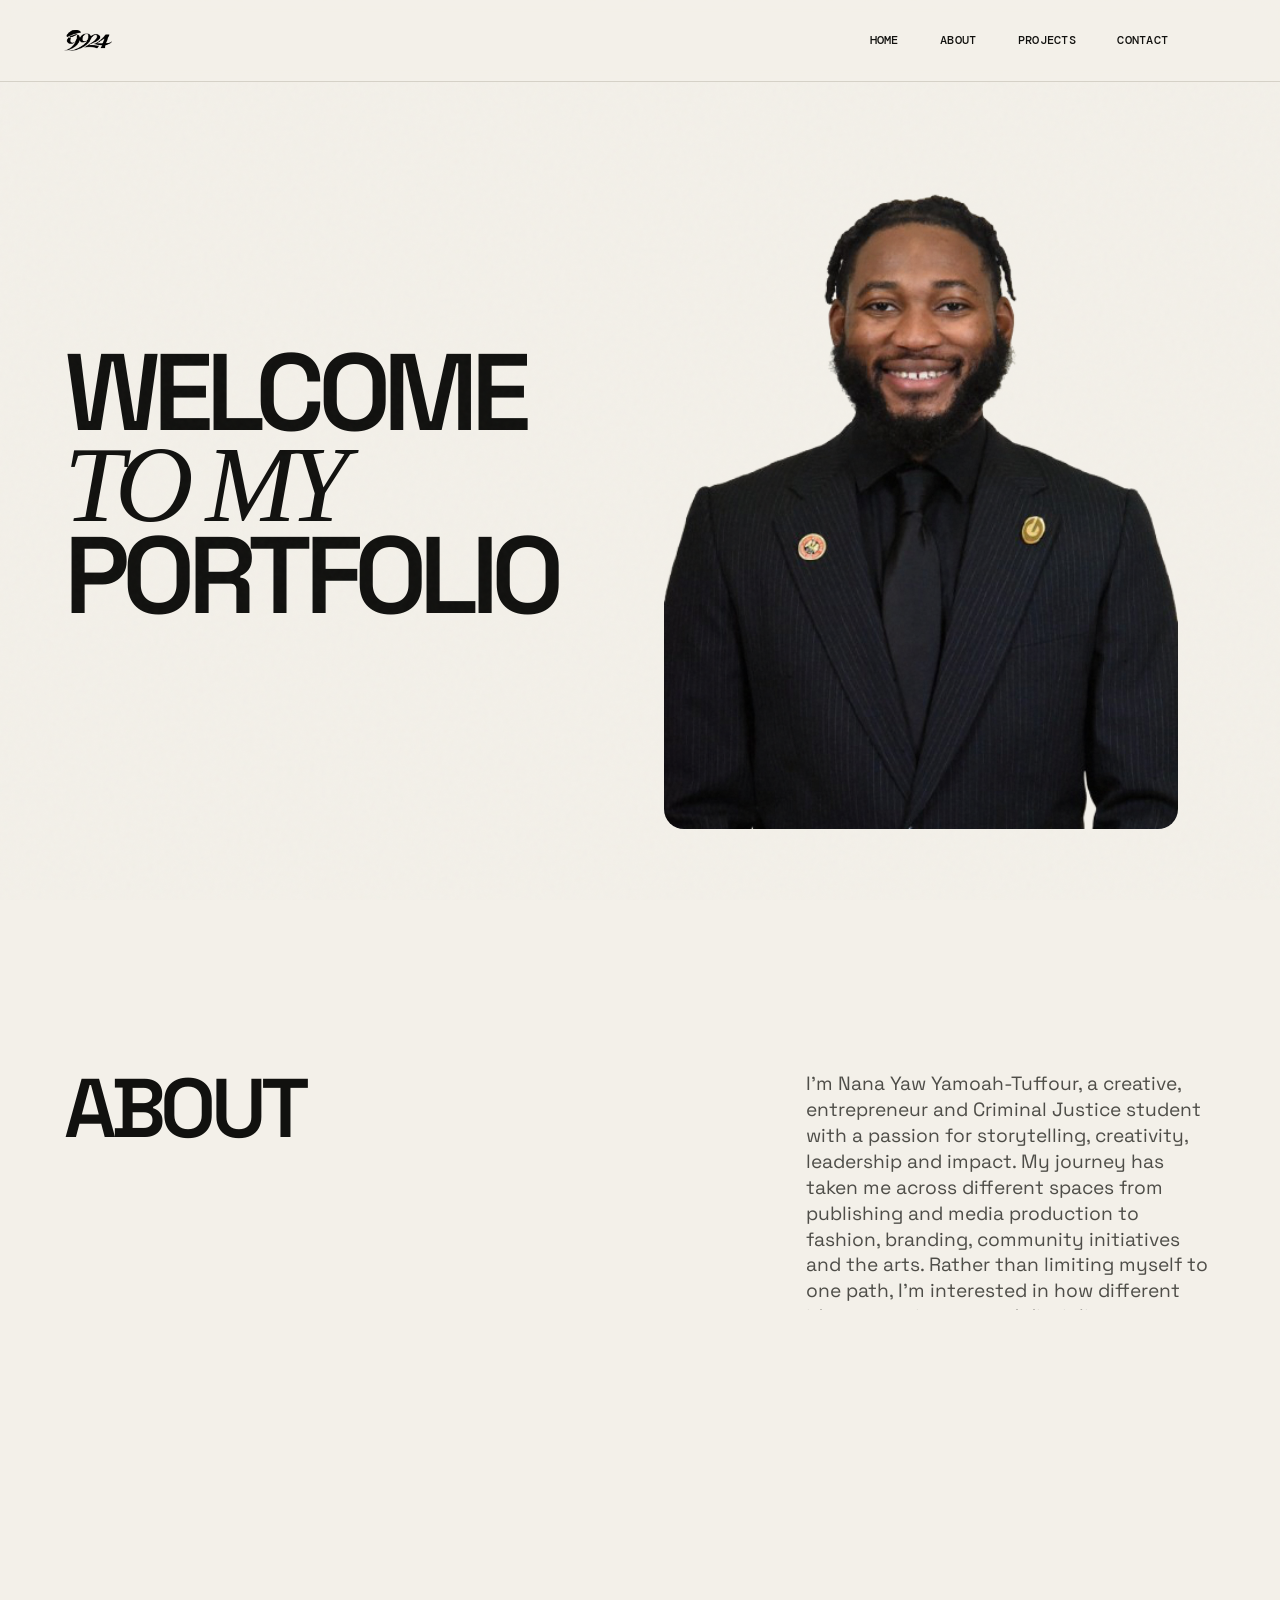
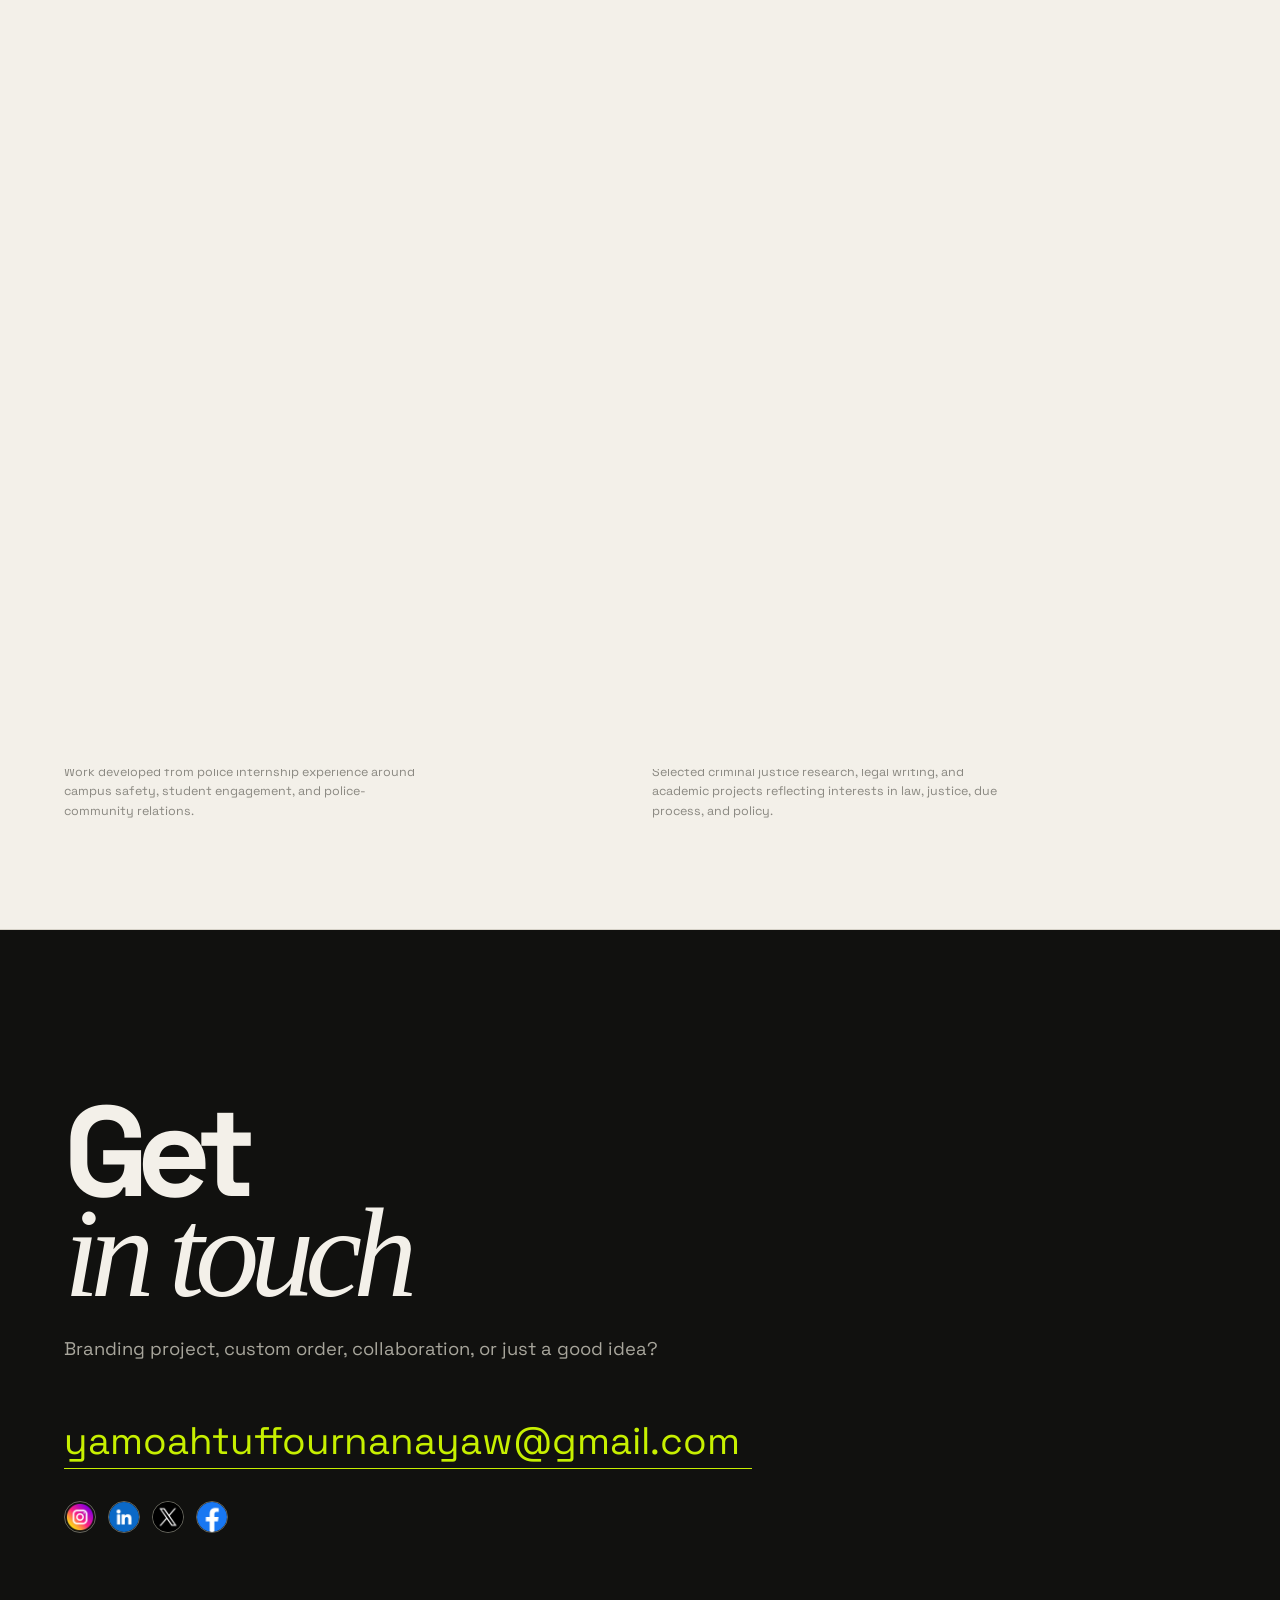
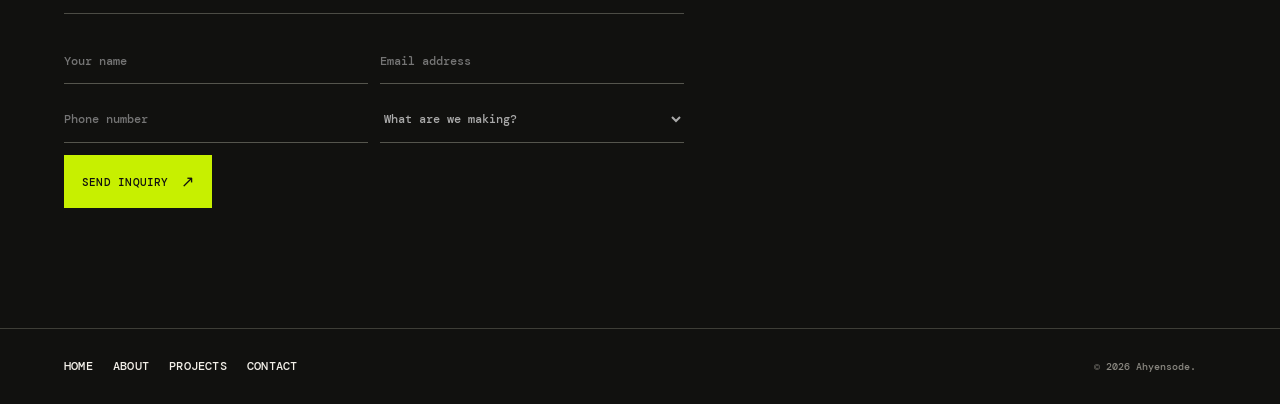
==== commit dbf0309a: "change commit" ====
--- a/index.html
+++ b/index.html
@@ -45,7 +45,7 @@
 <section class="projects section-wrap" id="projects">
     <div class="projects-body reveal">
         <div class="projects-intro">
-            <h2>Projects/<br><em>Works</em></h2>
+            <h2>PROJECTS/<br><em>WORKS</em></h2>
             <p>Creative direction, media, entrepreneurship, community engagement, and criminal justice.</p>
         </div>
         <div class="projects-list-wrap">
--- a/styles.css
+++ b/styles.css
@@ -9,4 +9,5 @@
 .projects{position:relative;border-bottom:1px solid var(--line)}.projects-body{display:block}.projects-intro{display:flex;align-items:end;justify-content:space-between;gap:2rem;margin-bottom:3rem}.projects-intro p{margin:0 0 .35rem}.projects-list-wrap{width:100%}@media (max-width:768px){.projects-intro{display:block;margin-bottom:2rem}.projects-intro p{margin-top:1rem}}@media (max-width:560px){.project-list{grid-template-columns:1fr}.dedicated-case-study{padding:20px}.dedicated-case-hero{min-height:220px;aspect-ratio:4/3}.dedicated-case-body{padding:34px 0 60px}.dedicated-case-grid{grid-template-columns:1fr;gap:0}.visuals-placeholder{grid-template-columns:1fr;gap:12px}}
 .project-list{gap:38px 28px}.project-card-cover{margin-bottom:16px;background-color:#dedbd2;transition:opacity 180ms ease}.project-card-cover::after{background:linear-gradient(180deg,transparent 60%,rgba(17,17,15,.5))}.project-card-cover .project-card-arrow{font-size:1.2rem}.project-card-link:hover .project-card-cover{transform:none;opacity:.88}.project-card-meta{letter-spacing:.03em}.project-card h3{margin:7px 0 5px}.project-card p{max-width:44ch}.project-card.additional .project-card-cover{background:#ece9e1}.project-card.additional .project-card-cover>span{color:var(--ink)}
 .project-list{gap:30px 24px}.project-card-cover{aspect-ratio:3/2;margin-bottom:12px}.project-card h3{font-size:clamp(1.05rem,2vw,1.5rem)}.project-card p{font-size:.78rem}.project-card.additional .project-card-cover{min-height:96px}
+.additional-projects-heading{grid-column:1 / -1;margin:18px 0 -6px;padding-top:22px;border-top:1px solid var(--line);font:400 clamp(1.5rem,3vw,2.4rem) var(--serif)}
 :root{--ink:#11110f;--paper:#f3f0e9;--muted:#8a8881;--line:#d5d1c7;--accent:#c7f000;--serif:Georgia,'Times New Roman',serif;--sans:'Space Grotesk',sans-serif;--mono:'DM Mono',monospace}*{box-sizing:border-box}html{scroll-behavior:smooth}body{margin:0;background:var(--paper);color:var(--ink);font-family:var(--sans);line-height:1.45;overflow-x:hidden}.page-noise{position:fixed;inset:0;pointer-events:none;opacity:.035;z-index:10;background-image:url("data:image/svg+xml,%3Csvg viewBox='0 0 180 180' xmlns='http://www.w3.org/2000/svg'%3E%3Cfilter id='n'%3E%3CfeTurbulence type='fractalNoise' baseFrequency='.9' numOctaves='3' stitchTiles='stitch'/%3E%3C/filter%3E%3Crect width='100%25' height='100%25' filter='url(%23n)' opacity='.75'/%3E%3C/svg%3E")}.site-header{height:82px;padding:0 5vw;display:flex;align-items:center;justify-content:space-between;gap:1rem;border-bottom:1px solid var(--line);position:relative;z-index:20;background:rgba(243,240,233,.92);backdrop-filter:blur(12px)}.site-logo{display:flex;align-items:center;justify-content:center;flex-shrink:0;width:48px;height:48px;margin-right:0}.site-logo img{display:block;width:100%;height:100%;object-fit:contain}.brand{font-size:1rem;font-weight:700;letter-spacing:.08em;color:inherit;text-decoration:none}.brand span{color:#a9cb00}.nav-menu{display:flex;gap:2.6rem;margin-left:auto;margin-right:3rem}.nav-menu a,.header-cta,.footer-links a,.social-links a{font:500 .72rem var(--mono);letter-spacing:.02em;color:inherit;text-decoration:none;text-transform:uppercase}.nav-menu a:hover,.footer-links a:hover,.social-links a:hover{color:#809800}.header-cta{border:1px solid var(--ink);padding:11px 15px}.header-cta span,.text-link span,.button span,.contact-email span{font-size:1rem;margin-left:12px}.menu-toggle{display:none;background:none;border:0;width:30px;padding:3px}.menu-toggle span{display:block;height:2px;background:var(--ink);margin:6px 0}@media (max-width:768px){.site-header{height:72px;padding:0 20px}.site-logo{width:40px;height:40px}.nav-menu{display:none;position:absolute;top:72px;left:20px;right:50px;flex-direction:column;align-items:flex-start;gap:1rem;padding:1rem 1.2rem;border:1px solid var(--line);background:rgba(243,240,233,.98);margin:0}.nav-menu.open{display:flex}.menu-toggle{display:block;margin-left:auto}}.hero{min-height:calc(100vh - 82px);padding:7vh 5vw 4vh;display:grid;grid-template-columns:1fr 1.05fr;gap:6vw;align-items:center;position:relative}.hero-copy{padding-bottom:4vh}.eyebrow,.section-kicker{font:500 .67rem var(--mono);letter-spacing:.08em;text-transform:uppercase;color:var(--muted)}.hero h1{font-size:clamp(3.8rem,8.5vw,8.8rem);line-height:.84;letter-spacing:-.07em;margin:1.7rem 0 2rem;font-weight:600}.hero h1 em,.collection h2 em,.custom h2 em,.contact h2 em{font-family:var(--serif);font-weight:400;letter-spacing:-.07em}.hero-lede{font-size:1.05rem;max-width:300px;color:#4e4d48;margin-bottom:2rem}.hero-actions{display:flex;align-items:center;gap:25px}.button{display:inline-flex;align-items:center;justify-content:space-between;text-decoration:none;border:1px solid transparent;padding:15px 17px;font:500 .7rem var(--mono);text-transform:uppercase;letter-spacing:.02em;cursor:pointer}.button-dark{background:var(--ink);color:var(--paper)}.button-dark:hover{background:#383830}.button-light{background:var(--accent);color:var(--ink)}.button-light:hover{background:#d6ff32}.text-link{font:500 .7rem var(--mono);text-transform:uppercase;color:inherit;text-decoration:none;border-bottom:1px solid currentColor;padding-bottom:5px}.text-link:hover{color:#7b9300}.hero-visual{height:min(72vh,720px);position:relative}.hero-visual img,.collection-image img,.custom-image img,.work-card img,.studio-grid img{width:100%;height:100%;object-fit:cover;display:block;filter:saturate(.78)}.hero-stamp{position:absolute;top:7%;left:-8%;width:105px;height:105px;border-radius:50%;background:var(--accent);display:grid;place-content:center;text-align:center;font:500 .65rem var(--mono);line-height:1.2;transform:rotate(-14deg)}.image-caption{position:absolute;bottom:0;right:0;background:var(--paper);padding:9px 13px;margin:0;font:500 .62rem var(--mono);text-transform:uppercase}.hero-scroll{position:absolute;bottom:3vh;left:5vw;font:500 .63rem var(--mono);text-transform:uppercase;color:var(--muted)}.hero-scroll span{margin-left:16px;color:var(--ink);font-size:1rem}.marquee{overflow:hidden;white-space:nowrap;background:var(--accent);font:500 .75rem var(--mono);padding:12px 0}.marquee div{width:max-content;animation:marquee 25s linear infinite}.section-wrap{padding:12vh 5vw;max-width:1500px;margin:auto}@media (max-width:768px){.site-header{height:72px;padding:0 20px}.site-logo{width:40px;height:40px}.nav-menu{display:none;position:absolute;top:72px;left:20px;right:20px;flex-direction:column;align-items:flex-start;gap:1rem;padding:1rem 1.2rem;border:1px solid var(--line);background:rgba(243,240,233,.98);margin:0}.nav-menu.open{display:flex}.menu-toggle{display:block;margin-left:auto}.hero-visual{left:50%;transform:translateX(-50%);width:min(76vw,340px);height:420px}.hero-visual img{object-fit:cover;object-position:center;filter:none;border-radius:20px}}.intro{position:relative;border-bottom:1px solid var(--line)}.intro-body{display:grid;grid-template-columns:1.2fr .8fr;gap:10vw;margin:7vh 0 4vh}.intro h2,.section-heading h2{font-size:clamp(3rem,6.5vw,7rem);line-height:.9;letter-spacing:-.07em;margin:0;font-weight:600}.intro h2 span,.section-heading h2 span{font-family:var(--serif);font-weight:400}.intro-body p{font-size:1.2rem;line-height:1.35;max-width:425px;margin:0 0 1.3rem;color:#4e4d48}.intro-stat{border-top:1px solid var(--ink);display:flex;gap:20px;padding-top:14px;width:190px;font:500 .65rem var(--mono);text-transform:uppercase}.intro-stat strong{font-size:2.5rem;line-height:.8}.section-heading{display:flex;align-items:end;justify-content:space-between;margin:7vh 0 5vh}.section-heading p{font:500 .65rem var(--mono);text-transform:uppercase;color:var(--muted)}.service-grid{display:grid;grid-template-columns:repeat(3,1fr);border-top:1px solid var(--ink);border-left:1px solid var(--ink)}.service-item{min-height:255px;padding:22px;border-right:1px solid var(--ink);border-bottom:1px solid var(--ink);position:relative;transition:background .25s,color .25s}.service-item:hover{background:var(--ink);color:var(--paper)}.service-item span,.service-item p{font:500 .63rem var(--mono);text-transform:uppercase}.service-item h3{font-size:1.65rem;line-height:.95;letter-spacing:-.05em;margin:52px 0 18px}.service-item p{color:var(--muted);max-width:220px;line-height:1.5;text-transform:none}.service-item b{position:absolute;right:22px;bottom:20px;font-size:1.3rem;font-weight:400}.filter-row{display:flex;gap:10px;margin:0 0 28px;flex-wrap:wrap}.filter{background:none;border:0;border-bottom:1px solid transparent;padding:5px 0;margin-right:17px;font:500 .68rem var(--mono);text-transform:uppercase;color:var(--muted);cursor:pointer}.filter.active,.filter:hover{border-color:var(--ink);color:var(--ink)}.work-grid{display:grid;grid-template-columns:1fr 1fr;gap:4vw 2vw}.work-card{margin:0;cursor:pointer}.work-card img{height:470px;transition:transform .5s}.work-card:hover img{transform:scale(.985);filter:saturate(1)}.work-wide{grid-column:span 2}.work-wide img{height:650px}.work-meta{display:flex;justify-content:space-between;align-items:baseline;border-bottom:1px solid var(--ink);padding:12px 0}.work-meta h3{font-size:1rem;margin:0}.work-meta span{font:500 .62rem var(--mono);text-transform:uppercase;color:var(--muted)}.collection{background:var(--ink);color:var(--paper);display:grid;grid-template-columns:1.12fr .88fr;min-height:760px;position:relative}.collection-image{min-height:700px}.collection-image img{filter:saturate(.65)}.collection-copy{padding:10vw 7vw;align-self:center}.collection-copy h2{font-size:clamp(5rem,10vw,11rem);line-height:.76;letter-spacing:-.09em;margin:2rem 0}.collection-copy p:not(.eyebrow){color:#aaa9a1;max-width:330px;font-size:1.05rem;margin-bottom:2.5rem}.collection-copy>div{display:flex;align-items:center;gap:25px}.light-link{color:var(--paper)}.collection-note{position:absolute;right:4vw;top:5vh;font:500 .63rem var(--mono);color:var(--accent);text-align:right}.custom{display:grid;grid-template-columns:1fr 1fr;gap:8vw;align-items:center}.custom-image{height:620px;position:relative}.custom-image span{position:absolute;bottom:28px;left:28px;color:var(--paper);font-size:2rem;line-height:.9;letter-spacing:-.06em}.custom-copy h2{font-size:clamp(3rem,6vw,6.5rem);line-height:.83;letter-spacing:-.08em;margin:2rem 0}.custom-copy>p{max-width:350px;font-size:1.1rem;color:#55534e;margin-bottom:2rem}.studio{border-top:1px solid var(--line)}.studio-grid{display:grid;grid-template-columns:1.2fr .8fr;grid-template-rows:350px 210px;gap:20px;margin-top:6vh}.studio-grid img{min-height:0}.studio-large{grid-row:span 2}.studio-quote{background:var(--accent);display:flex;flex-direction:column;justify-content:center;padding:35px;font:2.4rem/1 var(--serif);letter-spacing:-.06em}.studio-quote small{font:500 .6rem var(--mono);letter-spacing:0;text-transform:uppercase;margin-top:30px}.contact{background:var(--ink);color:var(--paper)}.contact-inner{position:relative}.contact h2{font-size:clamp(4rem,10vw,10rem);line-height:.78;letter-spacing:-.09em;margin:4rem 0 2rem}.contact-inner>p{color:#a8a69c;font-size:1.15rem}.contact-email{display:inline-block;color:var(--accent);font-size:clamp(1.3rem,3vw,2.4rem);text-decoration:none;border-bottom:1px solid var(--accent);margin:2rem 0 5rem}.contact-form{max-width:620px;display:grid;grid-template-columns:1fr 1fr;gap:12px;border-top:1px solid #4c4c45;padding-top:25px}.contact-form input,.contact-form select,.contact-form textarea{background:transparent;color:var(--paper);border:0;border-bottom:1px solid #55554d;padding:14px 0;font:500 .75rem var(--mono);border-radius:0;outline:0;width:100%}.contact-form input:focus,.contact-form select:focus,.contact-form textarea:focus{border-color:var(--accent)}.contact-form select{color:#aaa}.contact-form select option{color:var(--ink)}.contact-form textarea,.contact-form button,.form-status{grid-column:span 2}.contact-form textarea{resize:vertical}.contact-form button{width:max-content}.form-status{font:500 .7rem var(--mono);color:var(--accent);margin:0}.site-footer{padding:30px 5vw;display:grid;grid-template-columns:1fr 1fr 1fr auto;align-items:center;gap:20px;background:var(--ink);color:var(--paper);border-top:1px solid #3e3e37}.footer-links,.social-links{display:flex;gap:20px}.site-footer small{font:500 .6rem var(--mono);color:var(--muted);text-align:right}.reveal{opacity:0;transform:translateY(25px);animation:reveal .8s .15s forwards}.delay-1{animation-delay:.35s}@keyframes reveal{to{opacity:1;transform:none}}@keyframes marquee{to{transform:translateX(-50%)}}@media(max-width:800px){.site-header{height:68px}.nav-menu{display:none;position:absolute;top:68px;left:0;right:0;background:var(--paper);padding:25px 5vw;border-bottom:1px solid var(--line);flex-direction:column;gap:20px}.nav-menu.open{display:flex}.header-cta{display:none}.menu-toggle{display:block}.hero{display:flex;flex-direction:column;align-items:stretch;min-height:auto;padding-top:10vh}.hero h1{font-size:clamp(3.7rem,15vw,7rem)}.hero-visual{height:70vh;margin-top:5vh}.hero-scroll{display:none}.intro-body,.custom{grid-template-columns:1fr;gap:40px}.intro-body{margin-top:5vh}.service-grid{grid-template-columns:1fr 1fr}.service-item{min-height:225px}.work-grid{grid-template-columns:1fr}.work-wide{grid-column:auto}.work-card img,.work-wide img{height:480px}.collection{grid-template-columns:1fr}.collection-image{min-height:75vh}.collection-copy{position:absolute;inset:0;padding:15vh 8vw;display:flex;flex-direction:column;justify-content:end;background:linear-gradient(transparent 20%,rgba(17,17,15,.9))}.collection-copy p:not(.eyebrow){color:var(--paper)}.custom-image{height:500px}.studio-grid{grid-template-columns:1fr;grid-template-rows:400px 250px 230px}.studio-large{grid-row:auto}.contact-form{grid-template-columns:1fr}.contact-form textarea,.contact-form button,.form-status{grid-column:auto}.site-footer{grid-template-columns:1fr 1fr}.site-footer small{grid-column:span 2;text-align:left}.social-links{flex-wrap:wrap}}@media(max-width:480px){.section-wrap{padding:10vh 6vw}.hero{padding-left:6vw;padding-right:6vw}.hero-visual{height:55vh}.hero-stamp{left:-5%;width:85px;height:85px;font-size:.55rem}.hero-actions{align-items:flex-start;flex-direction:column;gap:20px}.intro h2,.section-heading h2{font-size:3.5rem}.section-heading{display:block}.section-heading p{margin-top:25px}.service-grid{grid-template-columns:1fr}.work-card img,.work-wide img{height:390px}.collection-image{min-height:70vh}.collection-copy h2{font-size:5.5rem}.custom-image{height:400px}.custom-copy h2{font-size:3.7rem}.studio-grid{grid-template-rows:300px 220px 220px}.studio-quote{font-size:2rem}.site-footer{grid-template-columns:1fr}.site-footer small{grid-column:auto}.footer-links,.social-links{gap:12px;flex-wrap:wrap}}
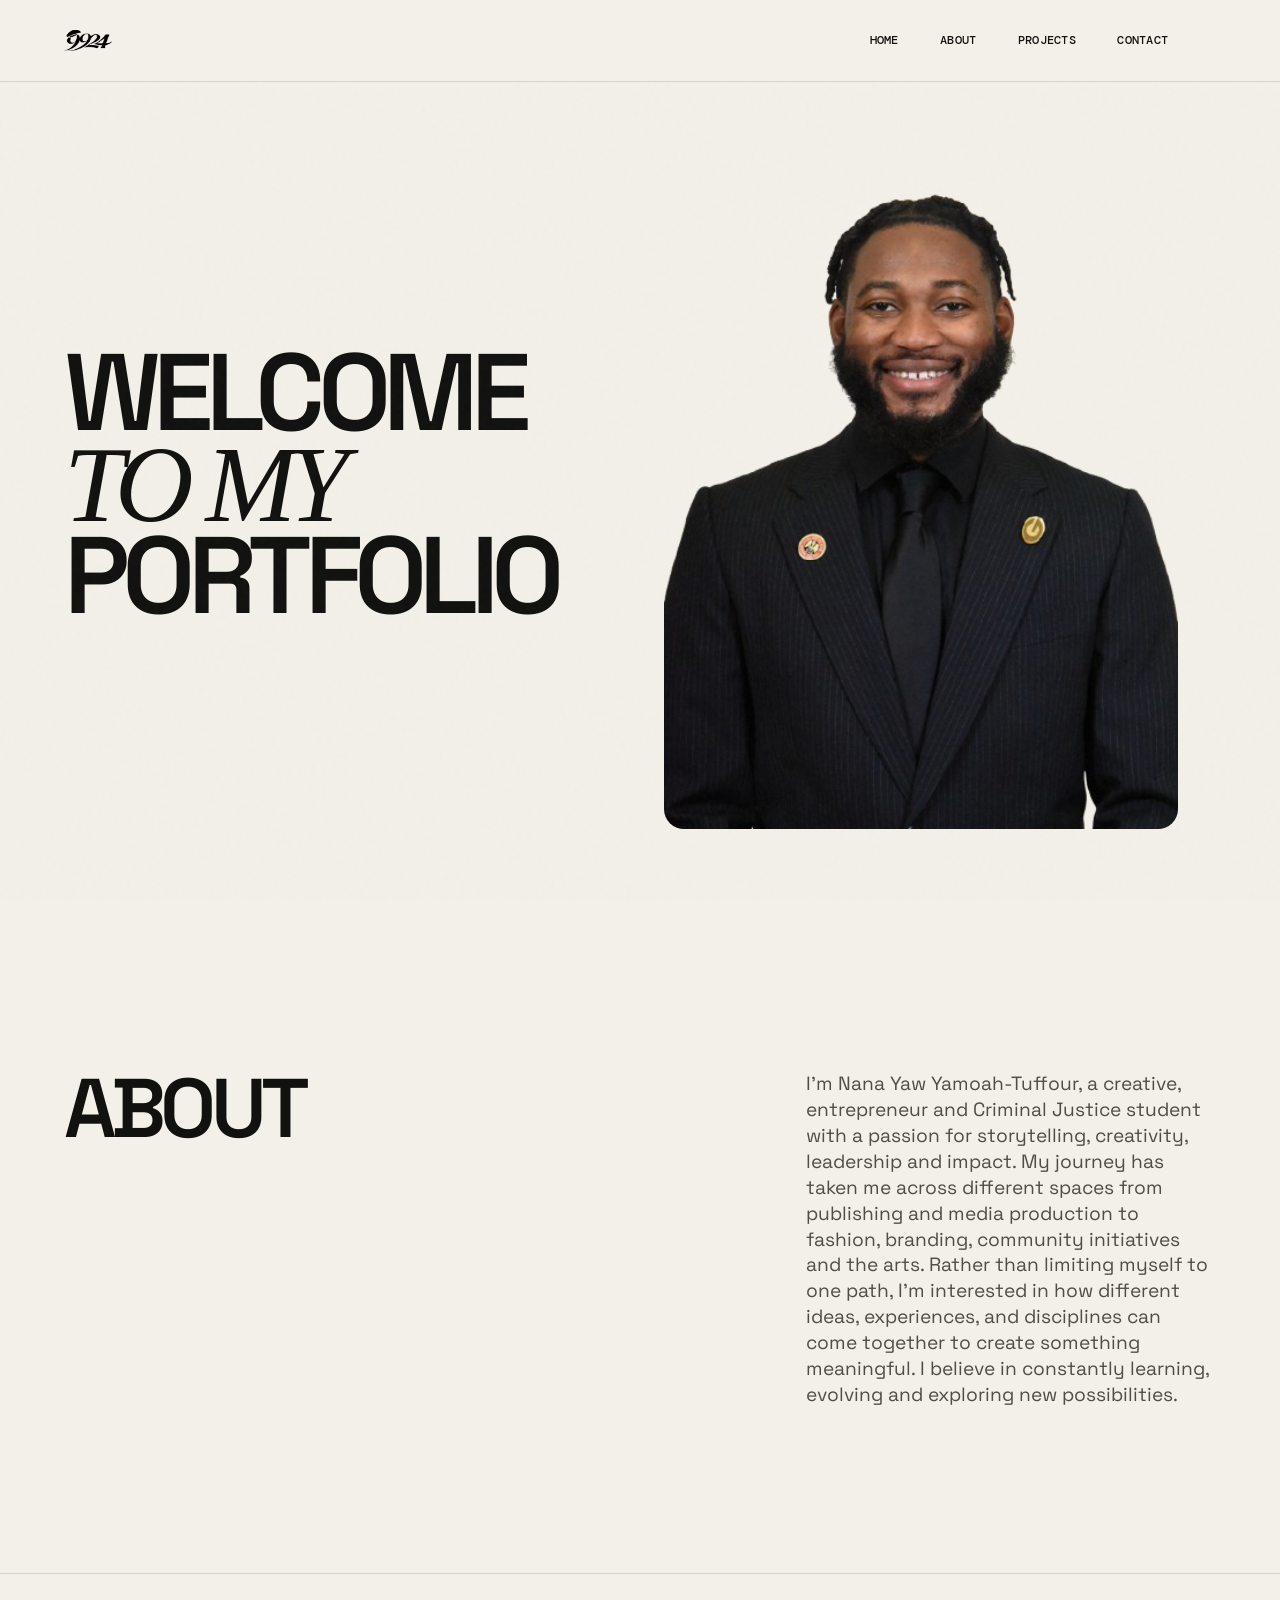
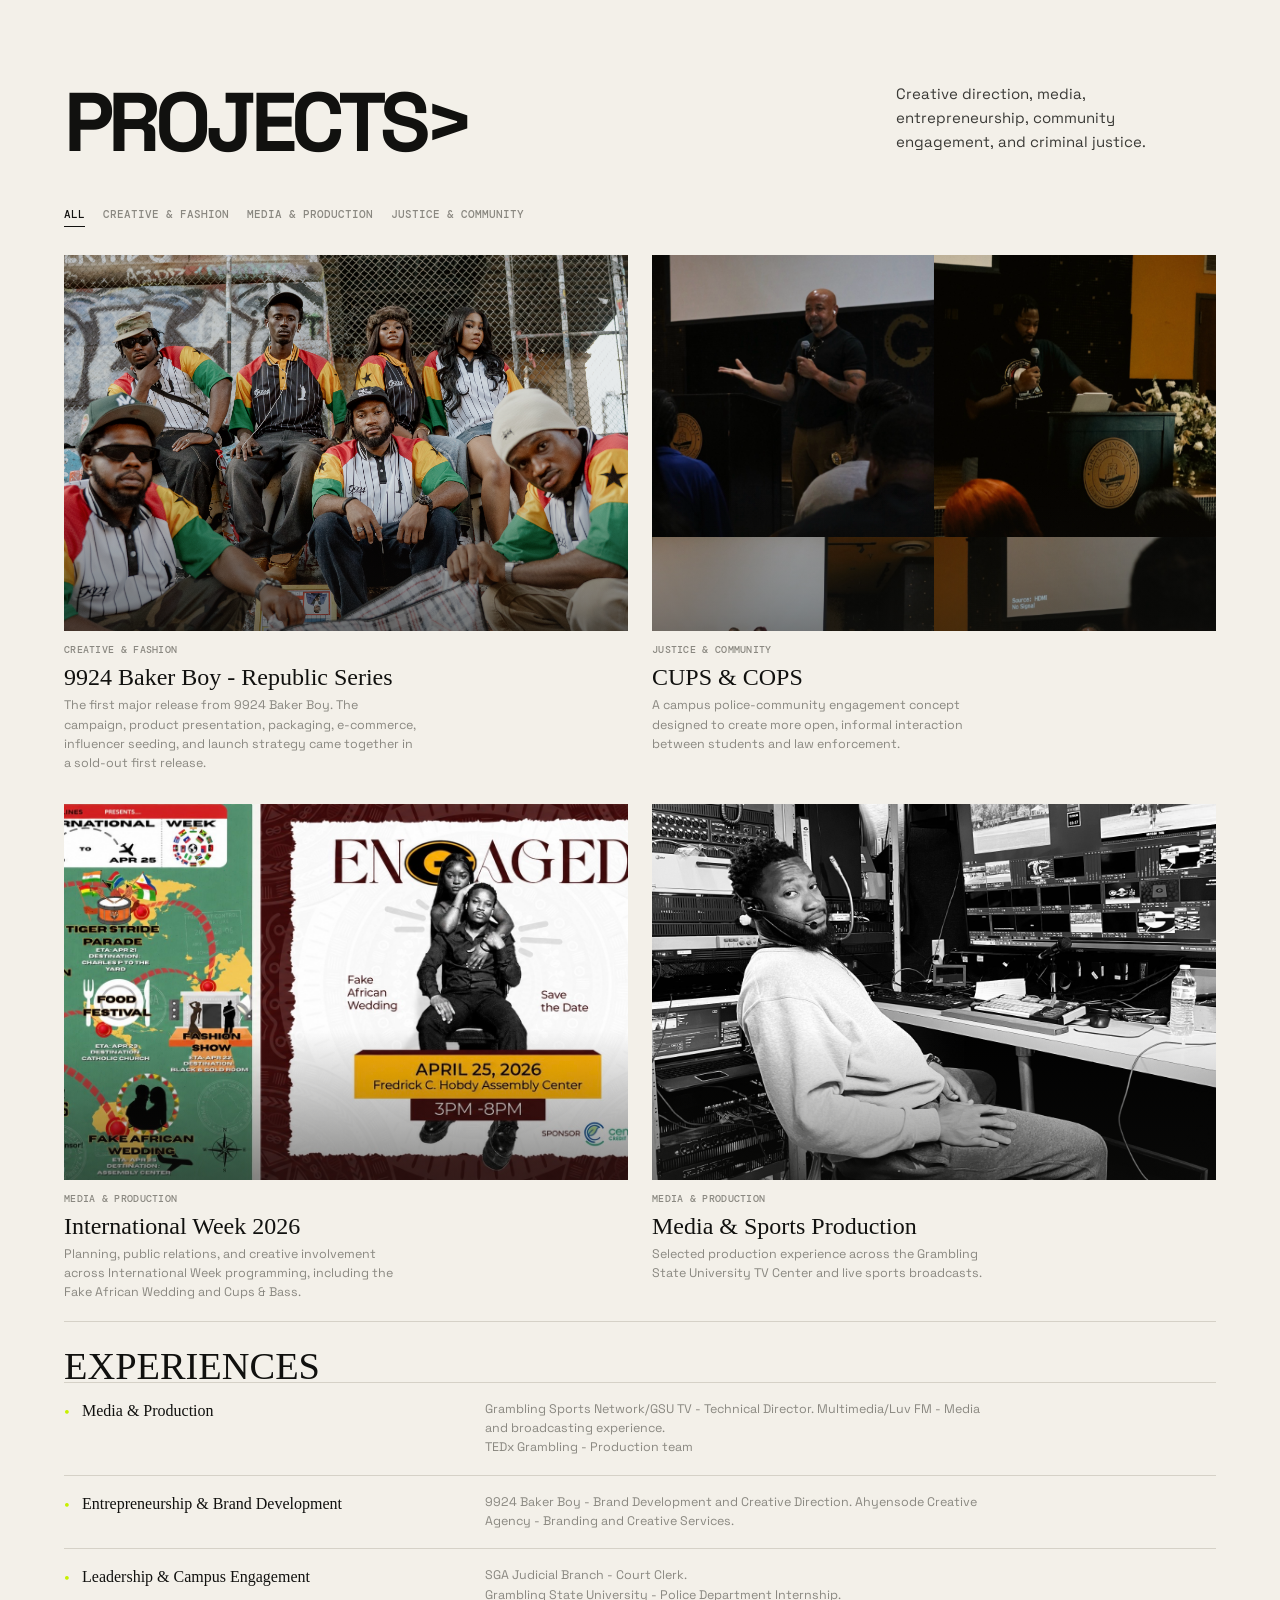
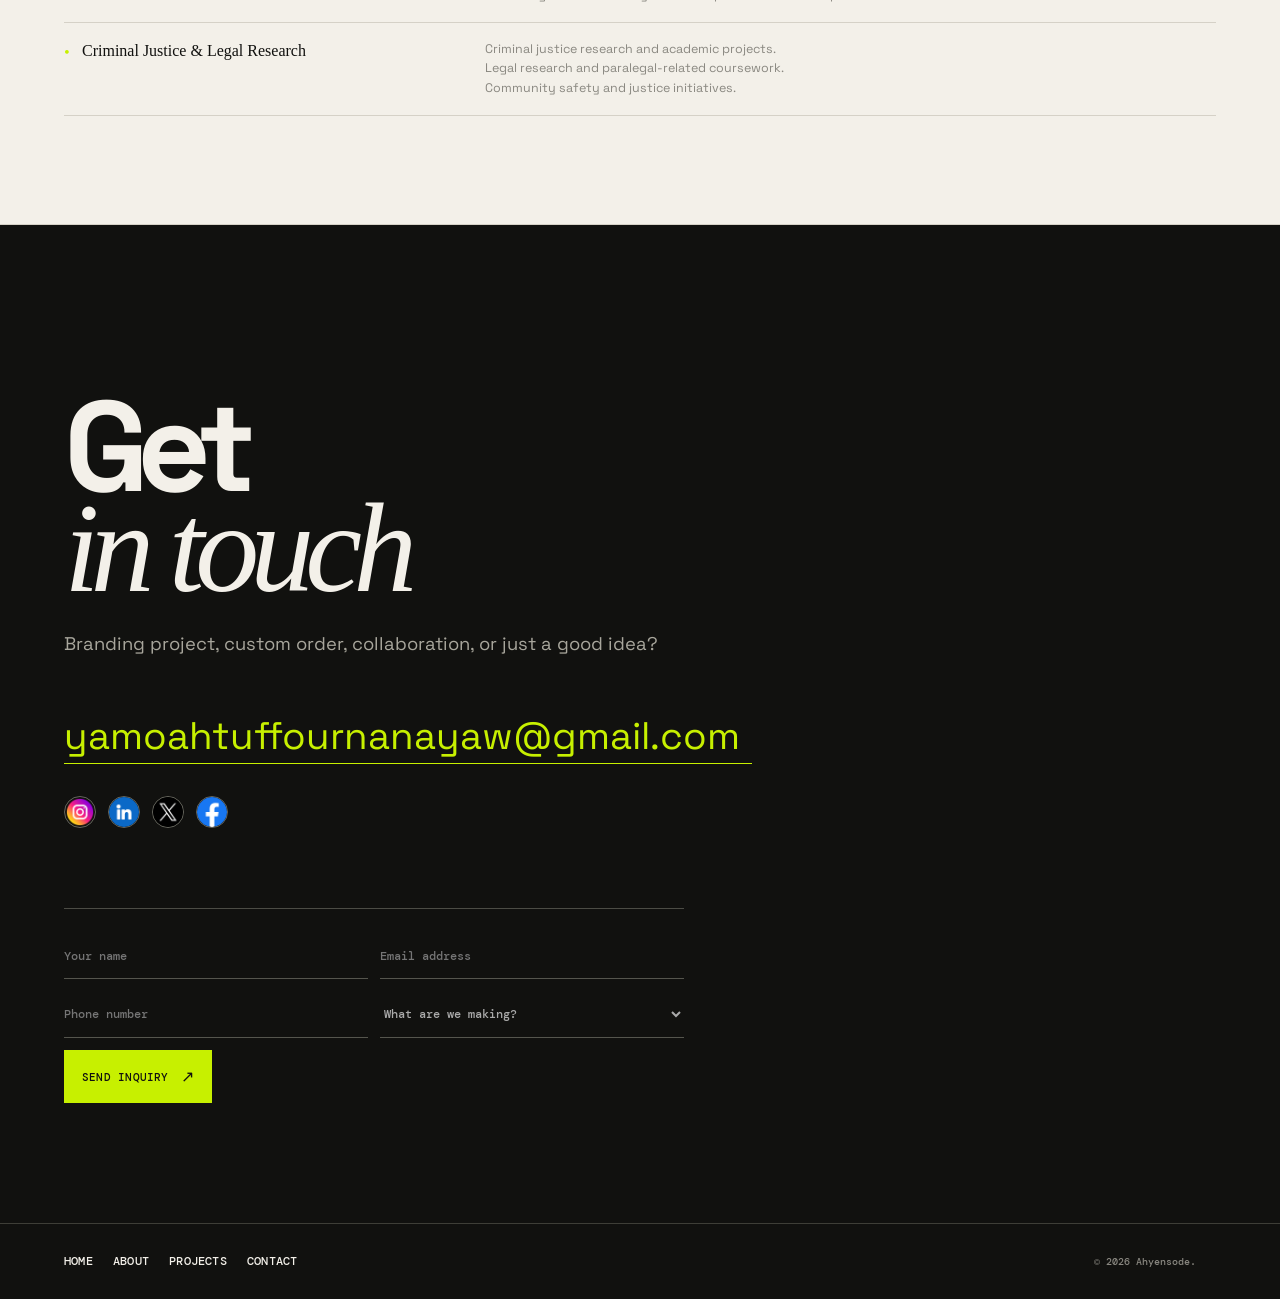
==== commit a495089e: "Update portfolio experiences and Cups & Cops image Co-authored-by: Copilot <223556219+Copilot@users." ====
--- a/index.html
+++ b/index.html
@@ -45,7 +45,7 @@
 <section class="projects section-wrap" id="projects">
     <div class="projects-body reveal">
         <div class="projects-intro">
-            <h2>PROJECTS/<br><em>WORKS</em></h2>
+            <h2>PROJECTS></h2>
             <p>Creative direction, media, entrepreneurship, community engagement, and criminal justice.</p>
         </div>
         <div class="projects-list-wrap">
@@ -56,6 +56,23 @@
                 <button class="project-tab" type="button" data-category="justice" role="tab" aria-selected="false">Justice &amp; Community</button>
             </div>
             <div class="project-list" id="projectList"></div>
+            <h3 class="additional-projects-heading" id="experienceHeading">EXPERIENCES</h3>
+            <ul class="experience-list" id="experienceList">
+                <li data-category="creative"><strong>Media & Production</strong><span>Grambling Sports Network/GSU TV - Technical Director.
+                    Multimedia/Luv FM - Media and broadcasting experience.<br>
+                    TEDx Grambling - Production team
+                </span></li>
+                <li data-category="creative"><strong>Entrepreneurship & Brand Development</strong><span>9924 Baker Boy - Brand Development and Creative Direction.
+                    Ahyensode Creative Agency - Branding and Creative Services.
+                </span></li>
+                <li data-category="justice"><strong>Leadership & Campus Engagement</strong><span>SGA Judicial Branch - Court Clerk.<br>
+                    Grambling State University - Police Department Internship.
+                </span></li>
+                <li data-category="justice"><strong>Criminal Justice & Legal Research</strong><span>Criminal justice research and academic projects.<br>
+                    Legal research and paralegal-related coursework.<br>
+                    Community safety and justice initiatives.
+                </span></li>
+            </ul>
         </div>
     </div>
 </section>
--- a/styles.css
+++ b/styles.css
@@ -2,7 +2,7 @@
 .intro h2{font-size:clamp(3.5rem,7.5vw,8rem)}
 .projects h2{font-size:clamp(1.75rem,3.75vw,4rem)}
 .projects p{font-size:1.1rem}
-.projects-intro p{max-width:32ch;color:var(--muted);font-size:.9rem;line-height:1.6}.project-tabs{display:flex;flex-wrap:wrap;gap:18px;margin:0 0 28px}.project-tab{padding:0 0 5px;border:0;border-bottom:1px solid transparent;background:none;color:var(--muted);font:500 .68rem var(--mono);text-transform:uppercase;cursor:pointer}.project-tab:hover,.project-tab.active{border-bottom-color:var(--ink);color:var(--ink)}.project-list{border-top:1px solid var(--line)}.project-item{display:grid;grid-template-columns:64px 1fr auto;column-gap:16px;padding:20px 0;border-bottom:1px solid var(--line)}.project-thumb{grid-row:1 / 4;width:64px;height:64px;border:0;background:#e4e0d5;cursor:pointer}.project-thumb.empty{display:grid;place-items:center;color:var(--muted);font:500 .58rem var(--mono);line-height:1.3;text-align:center;cursor:default}.project-item h3{margin:0;font:400 1.05rem var(--serif)}.project-year{justify-self:end;color:var(--muted);font:500 .68rem var(--mono)}.project-role{margin:3px 0 0!important;color:var(--muted);font:500 .68rem var(--mono)}.project-item .project-blurb{grid-column:2;margin:9px 0 0!important;color:var(--muted);font-size:.86rem;line-height:1.55}.project-lightbox{position:fixed;inset:0;z-index:100;display:none;align-items:center;justify-content:center;padding:40px;background:rgba(15,15,13,.95)}.project-lightbox.open{display:flex}.lightbox-inner{width:100%;max-width:1000px}.lightbox-inner img,.lightbox-inner video{display:block;width:100%;max-height:70vh;object-fit:contain}.lightbox-caption{display:flex;justify-content:space-between;margin-top:14px;color:var(--paper);font:500 .75rem var(--mono)}.lightbox-nav,.lightbox-close{position:fixed;border:0;background:none;color:var(--paper);cursor:pointer;font:500 .8rem var(--mono)}.lightbox-nav{top:50%;font-size:2rem;transform:translateY(-50%)}.lightbox-nav.prev{left:24px}.lightbox-nav.next{right:24px}.lightbox-close{top:28px;right:32px}
+.projects-intro p{max-width:32ch;color:rgba(17,17,15,.82);font-size:15px;line-height:1.6}.project-tabs{display:flex;flex-wrap:wrap;gap:18px;margin:0 0 28px}.project-tab{padding:0 0 5px;border:0;border-bottom:1px solid transparent;background:none;color:var(--muted);font:500 .68rem var(--mono);text-transform:uppercase;cursor:pointer}.project-tab:hover,.project-tab.active{border-bottom-color:var(--ink);color:var(--ink)}.project-list{border-top:1px solid var(--line)}.project-item{display:grid;grid-template-columns:64px 1fr auto;column-gap:16px;padding:20px 0;border-bottom:1px solid var(--line)}.project-thumb{grid-row:1 / 4;width:64px;height:64px;border:0;background:#e4e0d5;cursor:pointer}.project-thumb.empty{display:grid;place-items:center;color:var(--muted);font:500 .58rem var(--mono);line-height:1.3;text-align:center;cursor:default}.project-item h3{margin:0;font:400 1.05rem var(--serif)}.project-year{justify-self:end;color:var(--muted);font:500 .68rem var(--mono)}.project-role{margin:3px 0 0!important;color:var(--muted);font:500 .68rem var(--mono)}.project-item .project-blurb{grid-column:2;margin:9px 0 0!important;color:var(--muted);font-size:.86rem;line-height:1.55}.project-lightbox{position:fixed;inset:0;z-index:100;display:none;align-items:center;justify-content:center;padding:40px;background:rgba(15,15,13,.95)}.project-lightbox.open{display:flex}.lightbox-inner{width:100%;max-width:1000px}.lightbox-inner img,.lightbox-inner video{display:block;width:100%;max-height:70vh;object-fit:contain}.lightbox-caption{display:flex;justify-content:space-between;margin-top:14px;color:var(--paper);font:500 .75rem var(--mono)}.lightbox-nav,.lightbox-close{position:fixed;border:0;background:none;color:var(--paper);cursor:pointer;font:500 .8rem var(--mono)}.lightbox-nav{top:50%;font-size:2rem;transform:translateY(-50%)}.lightbox-nav.prev{left:24px}.lightbox-nav.next{right:24px}.lightbox-close{top:28px;right:32px}
 .project-number{grid-column:2;color:var(--accent);font:500 .68rem var(--mono)}.project-title{padding:0;border:0;background:none;color:inherit;font:400 1.05rem var(--serif);text-align:left;cursor:pointer}.project-title:hover{text-decoration:underline;text-decoration-thickness:1px;text-underline-offset:4px}.project-placeholder{display:grid;place-items:center;background:var(--ink)!important;color:var(--accent);font:500 .7rem var(--mono)}.project-thumb img{width:100%;height:100%;object-fit:cover}.case-study{max-width:980px;max-height:86vh;overflow:auto;background:var(--paper);color:var(--ink)}.case-study-cover{min-height:220px;display:grid;place-items:center;background-position:center;background-size:cover;background-color:var(--ink);color:var(--accent);font:500 clamp(2rem,6vw,5rem) var(--mono)}.case-study-copy{padding:34px clamp(24px,5vw,64px) 44px}.case-study-kicker{margin:0 0 14px;color:var(--muted);font:500 .68rem var(--mono);text-transform:uppercase}.case-study h2{margin:0 0 18px;font:400 clamp(2rem,4vw,3.7rem) var(--serif)}.case-study-overview{max-width:58ch;margin:0 0 32px;font-size:1.05rem;line-height:1.65}.case-study-sections{display:grid;grid-template-columns:repeat(2,minmax(0,1fr));gap:24px;border-top:1px solid var(--line);padding-top:24px}.case-study-sections div{margin:0}.case-study-sections dt{margin-bottom:8px;color:var(--muted);font:500 .68rem var(--mono);text-transform:uppercase}.case-study-sections dd{margin:0;line-height:1.6}.case-study-note{margin:32px 0 0;color:var(--muted);font-size:.8rem;line-height:1.5}.case-study-note code{font-family:var(--mono)}
 .project-list{display:grid;grid-template-columns:repeat(2,minmax(0,1fr));gap:32px 24px;border-top:0}.project-card{min-width:0}.project-card-link{display:block;color:inherit;text-decoration:none}.project-card-cover{position:relative;display:grid;place-items:end start;aspect-ratio:4/3;margin-bottom:14px;padding:16px;background-position:center;background-size:cover;background-color:#25251f;color:var(--paper);overflow:hidden;transition:transform 220ms ease}.project-card-cover::after{content:'';position:absolute;inset:0;background:linear-gradient(180deg,transparent 48%,rgba(17,17,15,.72))}.project-card-cover>span{position:relative;z-index:1;font:500 .72rem var(--mono)}.project-card-cover .project-card-arrow{position:absolute;right:16px;bottom:13px;font-size:1.5rem}.project-card-link:hover .project-card-cover{transform:translateY(-5px)}.project-card-meta{display:flex;justify-content:space-between;gap:12px;color:var(--muted);font:500 .62rem var(--mono);line-height:1.4;text-transform:uppercase}.project-card h3{margin:8px 0 6px;font:400 clamp(1.2rem,2.2vw,1.8rem) var(--serif)}.project-card p{margin:0!important;color:var(--muted);font-size:.82rem;line-height:1.55}.project-card.additional .project-card-cover{aspect-ratio:16/8;min-height:110px}.project-card.additional .project-card-cover{background:#272720}.project-card.additional .project-card-meta{font-size:.58rem}
 .case-study-page{background:var(--paper)}.case-study-back{color:inherit;font:500 .7rem var(--mono);text-decoration:none;text-transform:uppercase}.case-study-back span{margin-left:10px;font-size:1rem}.dedicated-case-study{max-width:1180px;margin:0 auto;padding:5vw}.dedicated-case-hero{display:grid;place-items:end start;aspect-ratio:2/1;min-height:300px;padding:28px;background-position:center;background-size:cover;background-color:var(--ink);color:var(--paper);font:500 clamp(2rem,7vw,6rem) var(--mono)}.dedicated-case-body{max-width:920px;padding:48px 0 96px}.dedicated-case-body h1{max-width:760px;margin:0 0 22px;font:400 clamp(2.5rem,6vw,6.5rem) var(--serif);line-height:.98}.case-section p{margin:0;line-height:1.65}.case-overview{max-width:62ch;margin:0 0 54px;font-size:1.15rem}.dedicated-case-grid{display:grid;grid-template-columns:repeat(2,minmax(0,1fr));gap:30px 60px;border-top:1px solid var(--line);padding-top:28px}.dedicated-case-grid section{border-bottom:1px solid var(--line);padding-bottom:24px}.case-label{margin-bottom:10px!important;color:var(--muted);font:500 .7rem var(--mono);text-transform:uppercase}.visuals-placeholder{display:grid;grid-template-columns:1fr 2fr;gap:24px;margin-top:70px;padding:28px 0;border-top:1px solid var(--line);border-bottom:1px solid var(--line)}.visuals-placeholder span{font:500 .7rem var(--mono);text-transform:uppercase}.visuals-placeholder p{max-width:46ch;margin:0;color:var(--muted);line-height:1.6}.case-outcome{margin-top:38px}
@@ -10,4 +10,6 @@
 .project-list{gap:38px 28px}.project-card-cover{margin-bottom:16px;background-color:#dedbd2;transition:opacity 180ms ease}.project-card-cover::after{background:linear-gradient(180deg,transparent 60%,rgba(17,17,15,.5))}.project-card-cover .project-card-arrow{font-size:1.2rem}.project-card-link:hover .project-card-cover{transform:none;opacity:.88}.project-card-meta{letter-spacing:.03em}.project-card h3{margin:7px 0 5px}.project-card p{max-width:44ch}.project-card.additional .project-card-cover{background:#ece9e1}.project-card.additional .project-card-cover>span{color:var(--ink)}
 .project-list{gap:30px 24px}.project-card-cover{aspect-ratio:3/2;margin-bottom:12px}.project-card h3{font-size:clamp(1.05rem,2vw,1.5rem)}.project-card p{font-size:.78rem}.project-card.additional .project-card-cover{min-height:96px}
 .additional-projects-heading{grid-column:1 / -1;margin:18px 0 -6px;padding-top:22px;border-top:1px solid var(--line);font:400 clamp(1.5rem,3vw,2.4rem) var(--serif)}
+.projects-intro h2{font-size:clamp(3rem,6.5vw,7rem);line-height:.9;letter-spacing:-.07em;margin:0}
+.experience-list{grid-column:1 / -1;display:grid;gap:0;margin:0;padding:0;border-top:1px solid var(--line);list-style:none}.experience-list li{display:grid;grid-template-columns:minmax(180px,.7fr) 1.3fr;gap:28px;padding:17px 0;border-bottom:1px solid var(--line)}.experience-list strong{font:400 1rem var(--serif)}.experience-list strong::before{content:'•';margin-right:12px;color:var(--accent);font-family:var(--sans)}.experience-list span{max-width:62ch;color:var(--muted);font-size:.78rem;line-height:1.55}@media (max-width:560px){.experience-list li{grid-template-columns:1fr;gap:6px}.experience-list strong{font-size:.95rem}}
 :root{--ink:#11110f;--paper:#f3f0e9;--muted:#8a8881;--line:#d5d1c7;--accent:#c7f000;--serif:Georgia,'Times New Roman',serif;--sans:'Space Grotesk',sans-serif;--mono:'DM Mono',monospace}*{box-sizing:border-box}html{scroll-behavior:smooth}body{margin:0;background:var(--paper);color:var(--ink);font-family:var(--sans);line-height:1.45;overflow-x:hidden}.page-noise{position:fixed;inset:0;pointer-events:none;opacity:.035;z-index:10;background-image:url("data:image/svg+xml,%3Csvg viewBox='0 0 180 180' xmlns='http://www.w3.org/2000/svg'%3E%3Cfilter id='n'%3E%3CfeTurbulence type='fractalNoise' baseFrequency='.9' numOctaves='3' stitchTiles='stitch'/%3E%3C/filter%3E%3Crect width='100%25' height='100%25' filter='url(%23n)' opacity='.75'/%3E%3C/svg%3E")}.site-header{height:82px;padding:0 5vw;display:flex;align-items:center;justify-content:space-between;gap:1rem;border-bottom:1px solid var(--line);position:relative;z-index:20;background:rgba(243,240,233,.92);backdrop-filter:blur(12px)}.site-logo{display:flex;align-items:center;justify-content:center;flex-shrink:0;width:48px;height:48px;margin-right:0}.site-logo img{display:block;width:100%;height:100%;object-fit:contain}.brand{font-size:1rem;font-weight:700;letter-spacing:.08em;color:inherit;text-decoration:none}.brand span{color:#a9cb00}.nav-menu{display:flex;gap:2.6rem;margin-left:auto;margin-right:3rem}.nav-menu a,.header-cta,.footer-links a,.social-links a{font:500 .72rem var(--mono);letter-spacing:.02em;color:inherit;text-decoration:none;text-transform:uppercase}.nav-menu a:hover,.footer-links a:hover,.social-links a:hover{color:#809800}.header-cta{border:1px solid var(--ink);padding:11px 15px}.header-cta span,.text-link span,.button span,.contact-email span{font-size:1rem;margin-left:12px}.menu-toggle{display:none;background:none;border:0;width:30px;padding:3px}.menu-toggle span{display:block;height:2px;background:var(--ink);margin:6px 0}@media (max-width:768px){.site-header{height:72px;padding:0 20px}.site-logo{width:40px;height:40px}.nav-menu{display:none;position:absolute;top:72px;left:20px;right:50px;flex-direction:column;align-items:flex-start;gap:1rem;padding:1rem 1.2rem;border:1px solid var(--line);background:rgba(243,240,233,.98);margin:0}.nav-menu.open{display:flex}.menu-toggle{display:block;margin-left:auto}}.hero{min-height:calc(100vh - 82px);padding:7vh 5vw 4vh;display:grid;grid-template-columns:1fr 1.05fr;gap:6vw;align-items:center;position:relative}.hero-copy{padding-bottom:4vh}.eyebrow,.section-kicker{font:500 .67rem var(--mono);letter-spacing:.08em;text-transform:uppercase;color:var(--muted)}.hero h1{font-size:clamp(3.8rem,8.5vw,8.8rem);line-height:.84;letter-spacing:-.07em;margin:1.7rem 0 2rem;font-weight:600}.hero h1 em,.collection h2 em,.custom h2 em,.contact h2 em{font-family:var(--serif);font-weight:400;letter-spacing:-.07em}.hero-lede{font-size:1.05rem;max-width:300px;color:#4e4d48;margin-bottom:2rem}.hero-actions{display:flex;align-items:center;gap:25px}.button{display:inline-flex;align-items:center;justify-content:space-between;text-decoration:none;border:1px solid transparent;padding:15px 17px;font:500 .7rem var(--mono);text-transform:uppercase;letter-spacing:.02em;cursor:pointer}.button-dark{background:var(--ink);color:var(--paper)}.button-dark:hover{background:#383830}.button-light{background:var(--accent);color:var(--ink)}.button-light:hover{background:#d6ff32}.text-link{font:500 .7rem var(--mono);text-transform:uppercase;color:inherit;text-decoration:none;border-bottom:1px solid currentColor;padding-bottom:5px}.text-link:hover{color:#7b9300}.hero-visual{height:min(72vh,720px);position:relative}.hero-visual img,.collection-image img,.custom-image img,.work-card img,.studio-grid img{width:100%;height:100%;object-fit:cover;display:block;filter:saturate(.78)}.hero-stamp{position:absolute;top:7%;left:-8%;width:105px;height:105px;border-radius:50%;background:var(--accent);display:grid;place-content:center;text-align:center;font:500 .65rem var(--mono);line-height:1.2;transform:rotate(-14deg)}.image-caption{position:absolute;bottom:0;right:0;background:var(--paper);padding:9px 13px;margin:0;font:500 .62rem var(--mono);text-transform:uppercase}.hero-scroll{position:absolute;bottom:3vh;left:5vw;font:500 .63rem var(--mono);text-transform:uppercase;color:var(--muted)}.hero-scroll span{margin-left:16px;color:var(--ink);font-size:1rem}.marquee{overflow:hidden;white-space:nowrap;background:var(--accent);font:500 .75rem var(--mono);padding:12px 0}.marquee div{width:max-content;animation:marquee 25s linear infinite}.section-wrap{padding:12vh 5vw;max-width:1500px;margin:auto}@media (max-width:768px){.site-header{height:72px;padding:0 20px}.site-logo{width:40px;height:40px}.nav-menu{display:none;position:absolute;top:72px;left:20px;right:20px;flex-direction:column;align-items:flex-start;gap:1rem;padding:1rem 1.2rem;border:1px solid var(--line);background:rgba(243,240,233,.98);margin:0}.nav-menu.open{display:flex}.menu-toggle{display:block;margin-left:auto}.hero-visual{left:50%;transform:translateX(-50%);width:min(76vw,340px);height:420px}.hero-visual img{object-fit:cover;object-position:center;filter:none;border-radius:20px}}.intro{position:relative;border-bottom:1px solid var(--line)}.intro-body{display:grid;grid-template-columns:1.2fr .8fr;gap:10vw;margin:7vh 0 4vh}.intro h2,.section-heading h2{font-size:clamp(3rem,6.5vw,7rem);line-height:.9;letter-spacing:-.07em;margin:0;font-weight:600}.intro h2 span,.section-heading h2 span{font-family:var(--serif);font-weight:400}.intro-body p{font-size:1.2rem;line-height:1.35;max-width:425px;margin:0 0 1.3rem;color:#4e4d48}.intro-stat{border-top:1px solid var(--ink);display:flex;gap:20px;padding-top:14px;width:190px;font:500 .65rem var(--mono);text-transform:uppercase}.intro-stat strong{font-size:2.5rem;line-height:.8}.section-heading{display:flex;align-items:end;justify-content:space-between;margin:7vh 0 5vh}.section-heading p{font:500 .65rem var(--mono);text-transform:uppercase;color:var(--muted)}.service-grid{display:grid;grid-template-columns:repeat(3,1fr);border-top:1px solid var(--ink);border-left:1px solid var(--ink)}.service-item{min-height:255px;padding:22px;border-right:1px solid var(--ink);border-bottom:1px solid var(--ink);position:relative;transition:background .25s,color .25s}.service-item:hover{background:var(--ink);color:var(--paper)}.service-item span,.service-item p{font:500 .63rem var(--mono);text-transform:uppercase}.service-item h3{font-size:1.65rem;line-height:.95;letter-spacing:-.05em;margin:52px 0 18px}.service-item p{color:var(--muted);max-width:220px;line-height:1.5;text-transform:none}.service-item b{position:absolute;right:22px;bottom:20px;font-size:1.3rem;font-weight:400}.filter-row{display:flex;gap:10px;margin:0 0 28px;flex-wrap:wrap}.filter{background:none;border:0;border-bottom:1px solid transparent;padding:5px 0;margin-right:17px;font:500 .68rem var(--mono);text-transform:uppercase;color:var(--muted);cursor:pointer}.filter.active,.filter:hover{border-color:var(--ink);color:var(--ink)}.work-grid{display:grid;grid-template-columns:1fr 1fr;gap:4vw 2vw}.work-card{margin:0;cursor:pointer}.work-card img{height:470px;transition:transform .5s}.work-card:hover img{transform:scale(.985);filter:saturate(1)}.work-wide{grid-column:span 2}.work-wide img{height:650px}.work-meta{display:flex;justify-content:space-between;align-items:baseline;border-bottom:1px solid var(--ink);padding:12px 0}.work-meta h3{font-size:1rem;margin:0}.work-meta span{font:500 .62rem var(--mono);text-transform:uppercase;color:var(--muted)}.collection{background:var(--ink);color:var(--paper);display:grid;grid-template-columns:1.12fr .88fr;min-height:760px;position:relative}.collection-image{min-height:700px}.collection-image img{filter:saturate(.65)}.collection-copy{padding:10vw 7vw;align-self:center}.collection-copy h2{font-size:clamp(5rem,10vw,11rem);line-height:.76;letter-spacing:-.09em;margin:2rem 0}.collection-copy p:not(.eyebrow){color:#aaa9a1;max-width:330px;font-size:1.05rem;margin-bottom:2.5rem}.collection-copy>div{display:flex;align-items:center;gap:25px}.light-link{color:var(--paper)}.collection-note{position:absolute;right:4vw;top:5vh;font:500 .63rem var(--mono);color:var(--accent);text-align:right}.custom{display:grid;grid-template-columns:1fr 1fr;gap:8vw;align-items:center}.custom-image{height:620px;position:relative}.custom-image span{position:absolute;bottom:28px;left:28px;color:var(--paper);font-size:2rem;line-height:.9;letter-spacing:-.06em}.custom-copy h2{font-size:clamp(3rem,6vw,6.5rem);line-height:.83;letter-spacing:-.08em;margin:2rem 0}.custom-copy>p{max-width:350px;font-size:1.1rem;color:#55534e;margin-bottom:2rem}.studio{border-top:1px solid var(--line)}.studio-grid{display:grid;grid-template-columns:1.2fr .8fr;grid-template-rows:350px 210px;gap:20px;margin-top:6vh}.studio-grid img{min-height:0}.studio-large{grid-row:span 2}.studio-quote{background:var(--accent);display:flex;flex-direction:column;justify-content:center;padding:35px;font:2.4rem/1 var(--serif);letter-spacing:-.06em}.studio-quote small{font:500 .6rem var(--mono);letter-spacing:0;text-transform:uppercase;margin-top:30px}.contact{background:var(--ink);color:var(--paper)}.contact-inner{position:relative}.contact h2{font-size:clamp(4rem,10vw,10rem);line-height:.78;letter-spacing:-.09em;margin:4rem 0 2rem}.contact-inner>p{color:#a8a69c;font-size:1.15rem}.contact-email{display:inline-block;color:var(--accent);font-size:clamp(1.3rem,3vw,2.4rem);text-decoration:none;border-bottom:1px solid var(--accent);margin:2rem 0 5rem}.contact-form{max-width:620px;display:grid;grid-template-columns:1fr 1fr;gap:12px;border-top:1px solid #4c4c45;padding-top:25px}.contact-form input,.contact-form select,.contact-form textarea{background:transparent;color:var(--paper);border:0;border-bottom:1px solid #55554d;padding:14px 0;font:500 .75rem var(--mono);border-radius:0;outline:0;width:100%}.contact-form input:focus,.contact-form select:focus,.contact-form textarea:focus{border-color:var(--accent)}.contact-form select{color:#aaa}.contact-form select option{color:var(--ink)}.contact-form textarea,.contact-form button,.form-status{grid-column:span 2}.contact-form textarea{resize:vertical}.contact-form button{width:max-content}.form-status{font:500 .7rem var(--mono);color:var(--accent);margin:0}.site-footer{padding:30px 5vw;display:grid;grid-template-columns:1fr 1fr 1fr auto;align-items:center;gap:20px;background:var(--ink);color:var(--paper);border-top:1px solid #3e3e37}.footer-links,.social-links{display:flex;gap:20px}.site-footer small{font:500 .6rem var(--mono);color:var(--muted);text-align:right}.reveal{opacity:0;transform:translateY(25px);animation:reveal .8s .15s forwards}.delay-1{animation-delay:.35s}@keyframes reveal{to{opacity:1;transform:none}}@keyframes marquee{to{transform:translateX(-50%)}}@media(max-width:800px){.site-header{height:68px}.nav-menu{display:none;position:absolute;top:68px;left:0;right:0;background:var(--paper);padding:25px 5vw;border-bottom:1px solid var(--line);flex-direction:column;gap:20px}.nav-menu.open{display:flex}.header-cta{display:none}.menu-toggle{display:block}.hero{display:flex;flex-direction:column;align-items:stretch;min-height:auto;padding-top:10vh}.hero h1{font-size:clamp(3.7rem,15vw,7rem)}.hero-visual{height:70vh;margin-top:5vh}.hero-scroll{display:none}.intro-body,.custom{grid-template-columns:1fr;gap:40px}.intro-body{margin-top:5vh}.service-grid{grid-template-columns:1fr 1fr}.service-item{min-height:225px}.work-grid{grid-template-columns:1fr}.work-wide{grid-column:auto}.work-card img,.work-wide img{height:480px}.collection{grid-template-columns:1fr}.collection-image{min-height:75vh}.collection-copy{position:absolute;inset:0;padding:15vh 8vw;display:flex;flex-direction:column;justify-content:end;background:linear-gradient(transparent 20%,rgba(17,17,15,.9))}.collection-copy p:not(.eyebrow){color:var(--paper)}.custom-image{height:500px}.studio-grid{grid-template-columns:1fr;grid-template-rows:400px 250px 230px}.studio-large{grid-row:auto}.contact-form{grid-template-columns:1fr}.contact-form textarea,.contact-form button,.form-status{grid-column:auto}.site-footer{grid-template-columns:1fr 1fr}.site-footer small{grid-column:span 2;text-align:left}.social-links{flex-wrap:wrap}}@media(max-width:480px){.section-wrap{padding:10vh 6vw}.hero{padding-left:6vw;padding-right:6vw}.hero-visual{height:55vh}.hero-stamp{left:-5%;width:85px;height:85px;font-size:.55rem}.hero-actions{align-items:flex-start;flex-direction:column;gap:20px}.intro h2,.section-heading h2{font-size:3.5rem}.section-heading{display:block}.section-heading p{margin-top:25px}.service-grid{grid-template-columns:1fr}.work-card img,.work-wide img{height:390px}.collection-image{min-height:70vh}.collection-copy h2{font-size:5.5rem}.custom-image{height:400px}.custom-copy h2{font-size:3.7rem}.studio-grid{grid-template-rows:300px 220px 220px}.studio-quote{font-size:2rem}.site-footer{grid-template-columns:1fr}.site-footer small{grid-column:auto}.footer-links,.social-links{gap:12px;flex-wrap:wrap}}
